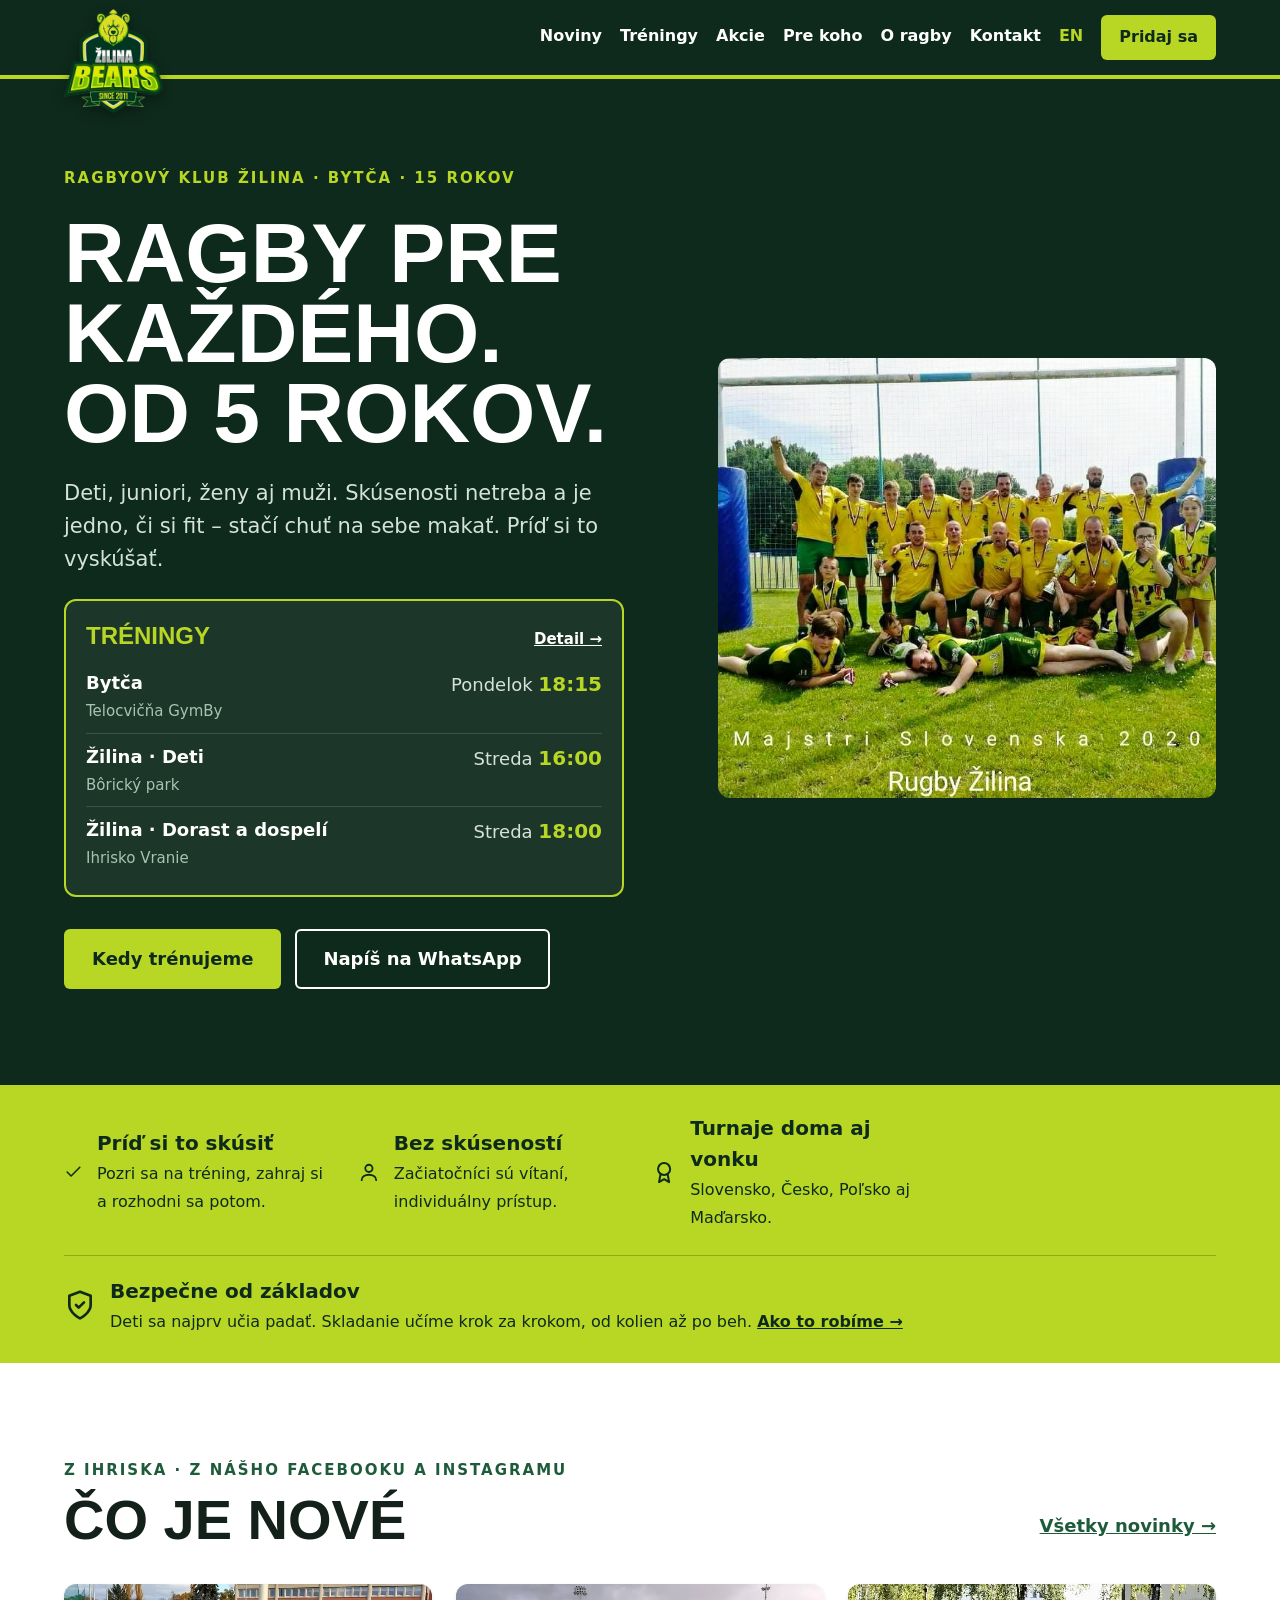
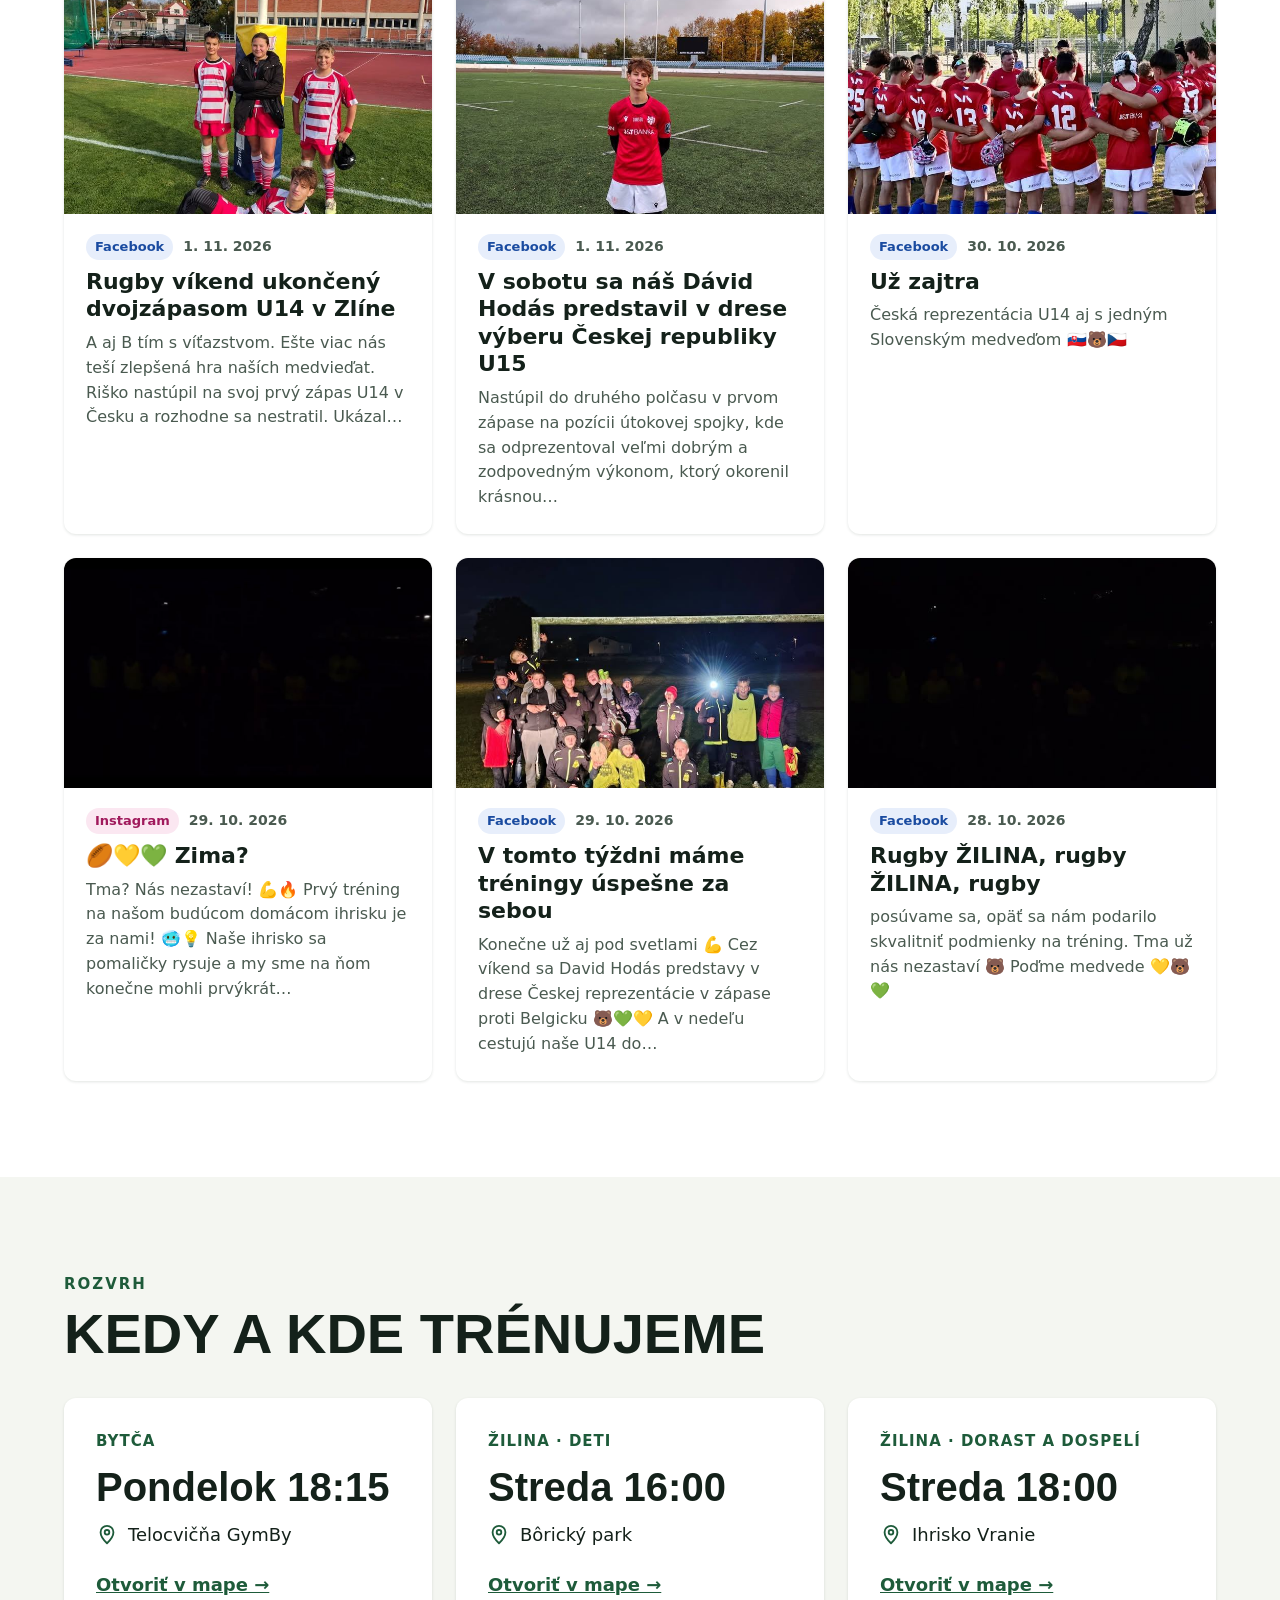
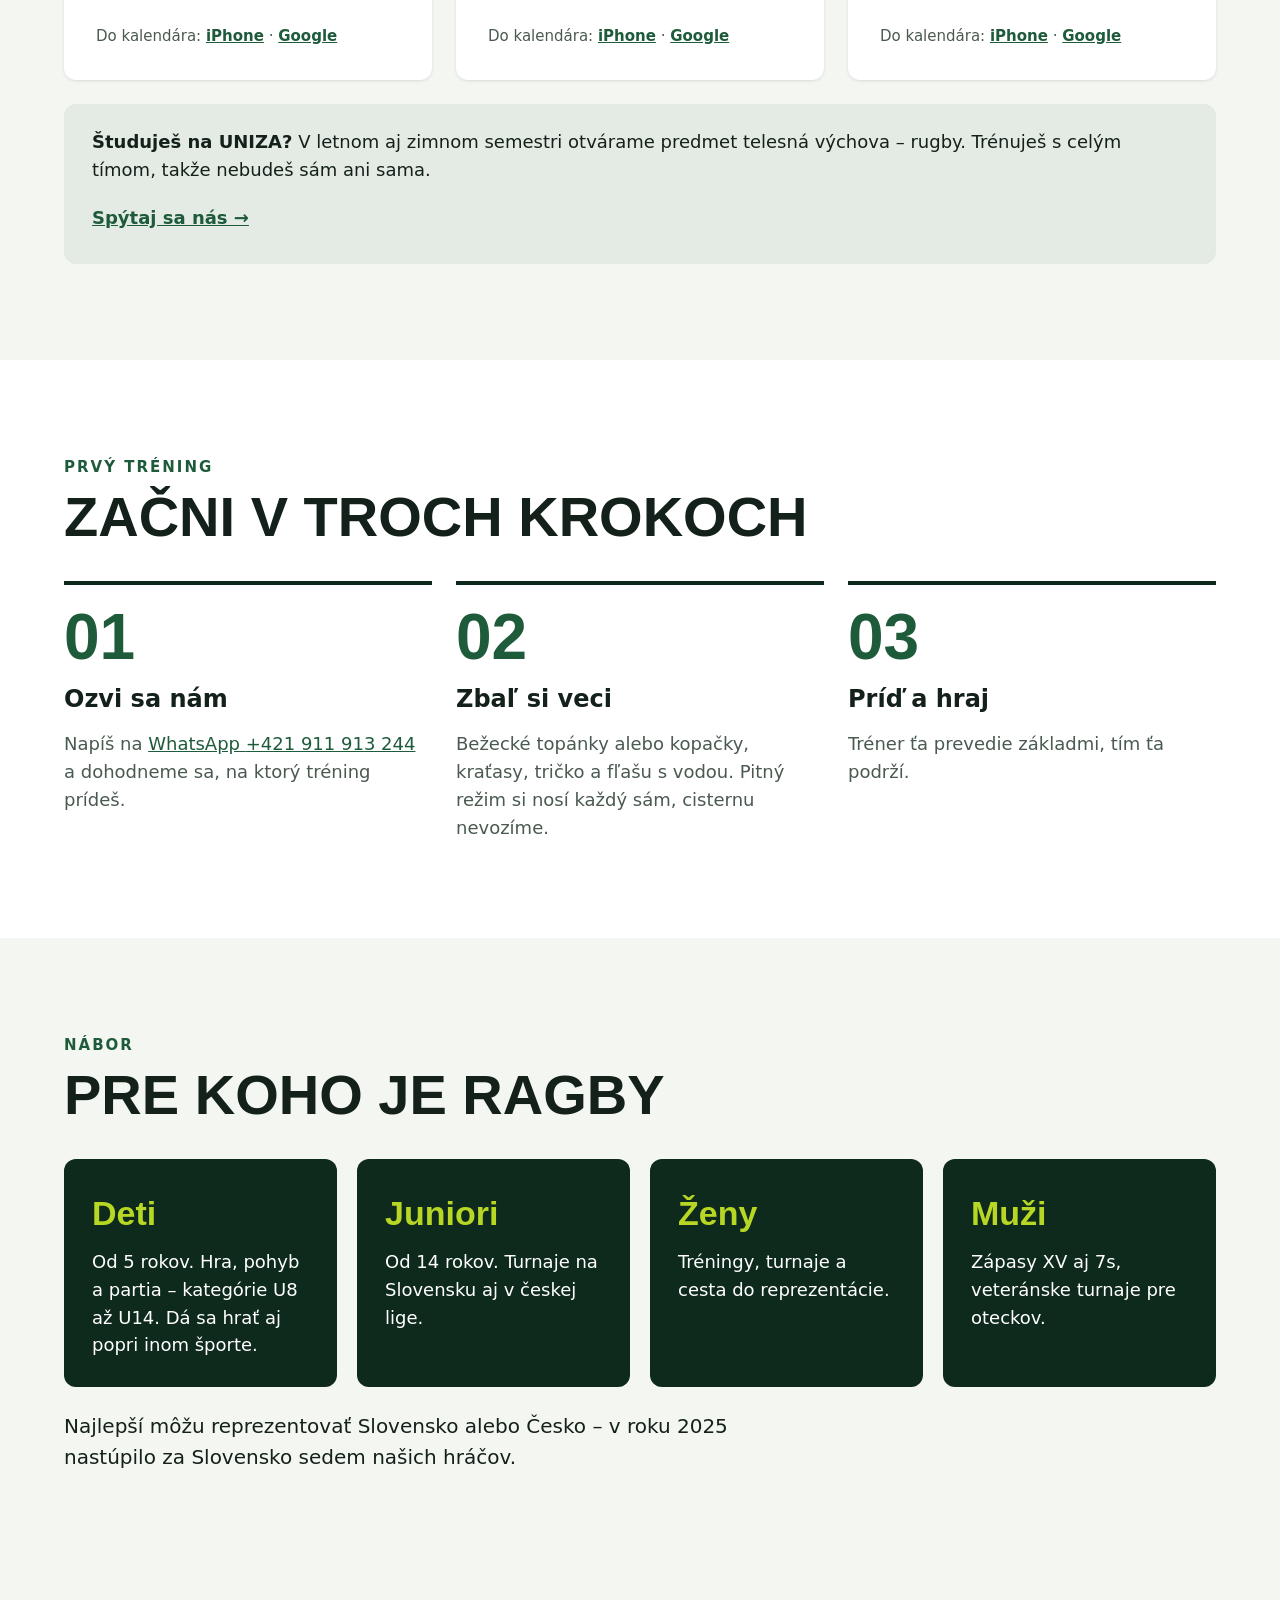
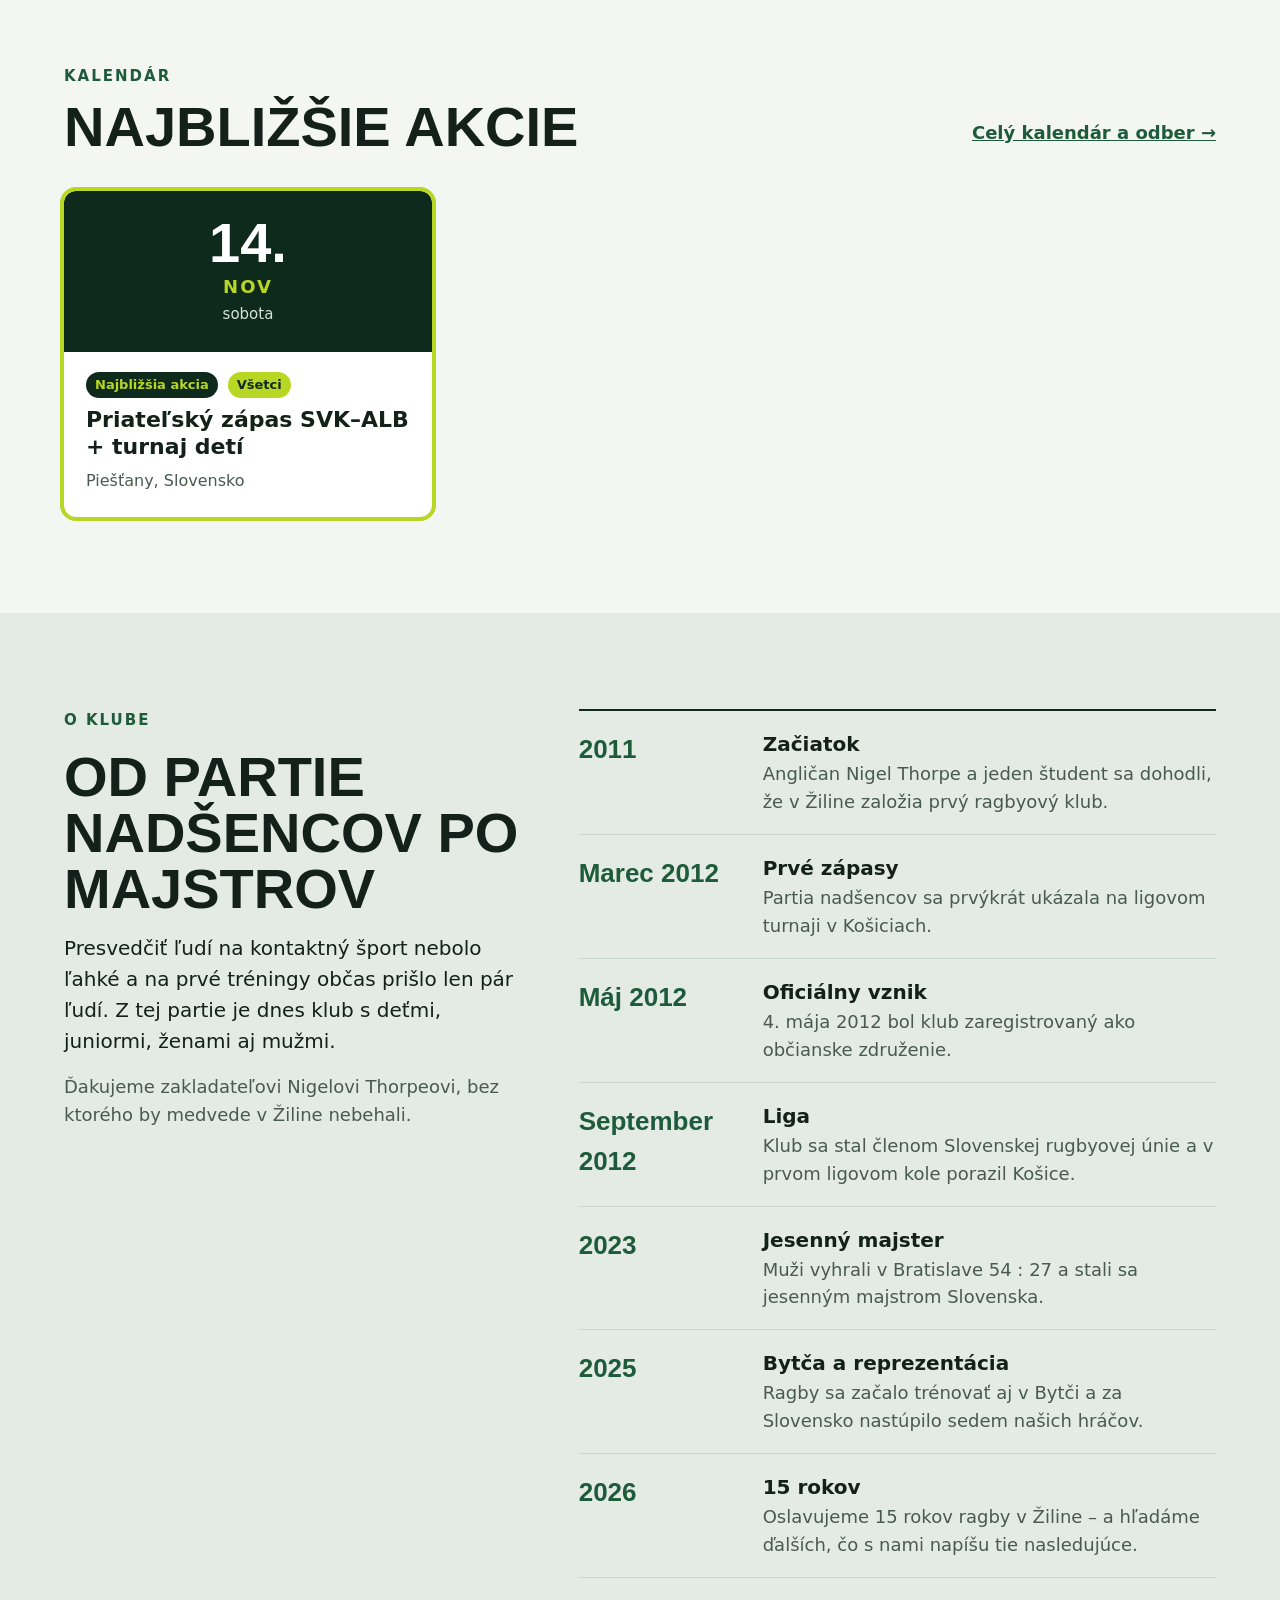
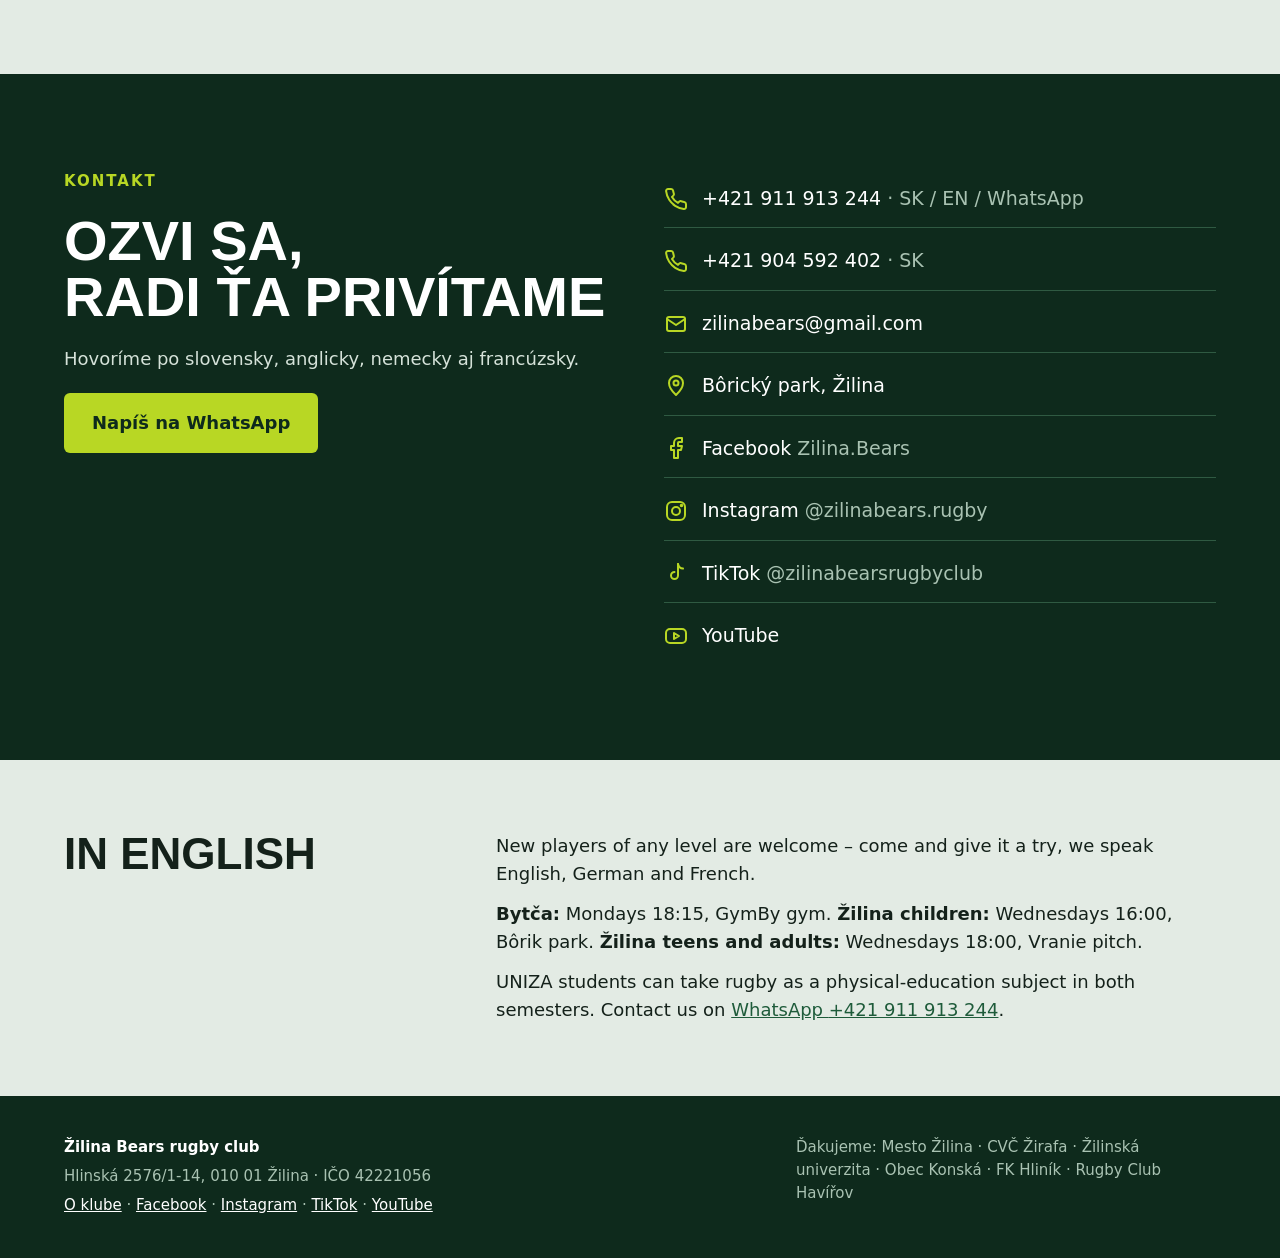
==== index.html @ 177177e6 "Akcie: celá sezóna po mesiacoch, výsledky, U8/U10/U12 - Stránka akcií ukazuje celú sezónu od 1. sept" ====
<!doctype html>
<html lang="sk">
<head>
<meta charset="utf-8">
<meta name="viewport" content="width=device-width, initial-scale=1, viewport-fit=cover">
<title>Žilina Bears – ragby v Žiline a Bytči</title>
<meta name="description" content="Ragbyový klub Žilina Bears: tréningy pre deti od 5 rokov, juniorov, ženy aj mužov v Žiline a Bytči. Príď si to vyskúšať.">
<meta property="og:title" content="Žilina Bears – ragby v Žiline a Bytči">
<meta property="og:description" content="Ragbyový klub Žilina Bears: tréningy pre deti od 5 rokov, juniorov, ženy aj mužov v Žiline a Bytči. Príď si to vyskúšať.">
<meta property="og:type" content="website">
<meta name="theme-color" content="#0E2A1C">
<link rel="icon" href="assets/img/favicon.svg" type="image/svg+xml">
<link rel="preload" href="assets/fonts/barlow-condensed-latin-ext-800-normal.woff2" as="font" type="font/woff2" crossorigin>
<link rel="stylesheet" href="assets/css/style.css">
</head>
<body>
<header class="top">
<div class="wrap">
<a class="logo" href="index.html"><img src="assets/img/logo.png" alt="Žilina Bears – úvod" width="99" height="104"></a>
<button type="button" class="burger" aria-expanded="false" aria-controls="menu" aria-label="Otvoriť menu"><svg width="24" height="24" viewBox="0 0 24 24" fill="none" stroke="currentColor" stroke-width="2.4" stroke-linecap="round" aria-hidden="true"><path d="M4 7h16"/><path d="M4 12h16"/><path d="M4 17h16"/></svg></button>
<nav id="menu" class="menu" aria-label="Hlavná navigácia">
<a class="n" href="index.html#noviny">Noviny</a>
<a class="n" href="index.html#treningy">Tréningy</a>
<a class="n" href="akcie.html">Akcie</a>
<a class="n" href="index.html#kategorie">Pre koho</a>
<a class="n" href="ragby.html">O ragby</a>
<a class="n" href="index.html#kontakt">Kontakt</a>
<a class="n" href="index.html#en" lang="en" style="color:#B8D724">EN</a>
<a class="cta" href="napiste-nam.html">Pridaj sa</a>
</nav>
</div>
</header>
<main>
<section id="domov" class="dark">
<div class="wrap hero">
<div>
<div class="kicker">Ragbyový klub Žilina · Bytča · 15 rokov</div>
<h1 class="disp">Ragby pre každého.<br>Od 5 rokov.</h1>
<p>Deti, juniori, ženy aj muži. Skúsenosti netreba a je jedno, či si fit – stačí chuť na sebe makať. Príď si to vyskúšať.</p>
<!--@oznam--><div id="oznam" class="oznam" role="status" hidden></div><!--/@oznam-->
<div class="hero-sched" aria-label="Tréningy">
<div class="hs-head"><span>Tréningy</span><a href="#treningy">Detail →</a></div>
<ul id="hero-sched"><!--@rozvrh-hero--><li><span class="hs-g">Bytča</span><span class="hs-t">Pondelok <b>18:15</b></span><span class="hs-p">Telocvičňa GymBy</span></li><li><span class="hs-g">Žilina · Deti</span><span class="hs-t">Streda <b>16:00</b></span><span class="hs-p">Bôrický park</span></li><li><span class="hs-g">Žilina · Dorast a dospelí</span><span class="hs-t">Streda <b>18:00</b></span><span class="hs-p">Ihrisko Vranie</span></li><!--/@rozvrh-hero--></ul>
</div>
<div style="display:flex;flex-wrap:wrap;gap:14px;padding-top:8px">
<a class="btn btn-y" href="#treningy">Kedy trénujeme</a>
<a class="btn btn-o" href="napiste-nam.html">Napíš na WhatsApp</a>
</div>
</div>
<!-- FOTKA: nahraj fotku do assets/img/hero.jpg (na šírku, aspoň 1600 px) -->
<img class="hero-img" src="assets/img/hero.jpg" alt="Hráči Žilina Bears v zápase" onerror="this.replaceWith(Object.assign(document.createElement('div'),{className:'hero-img ph',style:'color:#C6D8CC;border:2px dashed #5E8C70',textContent:'[FOTO: assets/img/hero.jpg]'}))">
</div>
</section>

<section class="strip" aria-label="Prečo prísť">
<div class="wrap grid">
<div><svg width="32" height="32" viewBox="0 0 24 24" fill="none" stroke="#0E2A1C" stroke-width="2" stroke-linecap="round" stroke-linejoin="round" aria-hidden="true"><path d="M20 6 9 17l-5-5"/></svg><div><strong>Príď si to skúsiť</strong><span>Pozri sa na tréning, zahraj si a rozhodni sa potom.</span></div></div>
<div><svg width="32" height="32" viewBox="0 0 24 24" fill="none" stroke="#0E2A1C" stroke-width="2" stroke-linecap="round" stroke-linejoin="round" aria-hidden="true"><circle cx="12" cy="8" r="4"/><path d="M4 21c0-4 4-6 8-6s8 2 8 6"/></svg><div><strong>Bez skúseností</strong><span>Začiatočníci sú vítaní, individuálny prístup.</span></div></div>
<div><svg width="32" height="32" viewBox="0 0 24 24" fill="none" stroke="#0E2A1C" stroke-width="2" stroke-linecap="round" stroke-linejoin="round" aria-hidden="true"><circle cx="12" cy="9" r="6"/><path d="M8.5 14 7 22l5-3 5 3-1.5-8"/></svg><div><strong>Turnaje doma aj vonku</strong><span>Slovensko, Česko, Poľsko aj Maďarsko.</span></div></div>
<div class="wide"><svg width="32" height="32" viewBox="0 0 24 24" fill="none" stroke="#0E2A1C" stroke-width="2" stroke-linecap="round" stroke-linejoin="round" aria-hidden="true"><path d="M12 22s8-4 8-10V5l-8-3-8 3v7c0 6 8 10 8 10z"/><path d="m9 12 2 2 4-4"/></svg><div><strong>Bezpečne od základov</strong><span>Deti sa najprv učia padať. Skladanie učíme krok za krokom, od kolien až po beh. <a href="clanok.html?r=bezpecnost-v-ragby">Ako to robíme →</a></span></div></div>
</div>
</section>

<section id="noviny" style="background:#fff">
<div class="wrap sec">
<div class="sec-head"><div><div class="kicker">Z ihriska · z nášho Facebooku a Instagramu</div><h2 class="disp h2">Čo je nové</h2></div><a class="more" href="noviny.html">Všetky novinky →</a></div>
<div id="home-news" class="grid news home-news" aria-live="polite"><div class="empty">Načítavam novinky…</div></div>
</div>
</section>

<section id="treningy" class="wrap sec">
<div class="sec-head"><div><div class="kicker">Rozvrh</div><h2 class="disp h2">Kedy a kde trénujeme</h2></div></div>
<div class="grid train" id="train-grid">
<!--@rozvrh-karty--><article class="card"><div class="kicker" style="letter-spacing:1px">Bytča</div><h3>Pondelok 18:15</h3><div class="row"><svg width="22" height="22" viewBox="0 0 24 24" fill="none" stroke="#1E5B3A" stroke-width="2" stroke-linecap="round" stroke-linejoin="round" aria-hidden="true"><path d="M12 21s-7-6.5-7-12a7 7 0 0 1 14 0c0 5.5-7 12-7 12z"/><circle cx="12" cy="9" r="2.5"/></svg><span>Telocvičňa GymBy</span></div><a class="more" href="https://maps.app.goo.gl/UrJNcmHoS493SBY5A">Otvoriť v mape →</a><div class="cal">Do kalendára: <a href="webcal://zilinabears.github.io/kalendar/treningy-bytca.ics">iPhone</a> · <a href="https://calendar.google.com/calendar/render?cid=webcal%3A%2F%2Fzilinabears.github.io%2Fkalendar%2Ftreningy-bytca.ics" target="_blank" rel="noopener">Google</a></div></article>
<article class="card"><div class="kicker" style="letter-spacing:1px">Žilina · Deti</div><h3>Streda 16:00</h3><div class="row"><svg width="22" height="22" viewBox="0 0 24 24" fill="none" stroke="#1E5B3A" stroke-width="2" stroke-linecap="round" stroke-linejoin="round" aria-hidden="true"><path d="M12 21s-7-6.5-7-12a7 7 0 0 1 14 0c0 5.5-7 12-7 12z"/><circle cx="12" cy="9" r="2.5"/></svg><span>Bôrický park</span></div><a class="more" href="https://maps.app.goo.gl/PjMVvW672uVLpJYTA">Otvoriť v mape →</a><div class="cal">Do kalendára: <a href="webcal://zilinabears.github.io/kalendar/treningy-zilina-deti.ics">iPhone</a> · <a href="https://calendar.google.com/calendar/render?cid=webcal%3A%2F%2Fzilinabears.github.io%2Fkalendar%2Ftreningy-zilina-deti.ics" target="_blank" rel="noopener">Google</a></div></article>
<article class="card"><div class="kicker" style="letter-spacing:1px">Žilina · Dorast a dospelí</div><h3>Streda 18:00</h3><div class="row"><svg width="22" height="22" viewBox="0 0 24 24" fill="none" stroke="#1E5B3A" stroke-width="2" stroke-linecap="round" stroke-linejoin="round" aria-hidden="true"><path d="M12 21s-7-6.5-7-12a7 7 0 0 1 14 0c0 5.5-7 12-7 12z"/><circle cx="12" cy="9" r="2.5"/></svg><span>Ihrisko Vranie</span></div><a class="more" href="https://maps.app.goo.gl/re14RBJkdunNndHU6">Otvoriť v mape →</a><div class="cal">Do kalendára: <a href="webcal://zilinabears.github.io/kalendar/treningy-zilina-dorast-a-dospeli.ics">iPhone</a> · <a href="https://calendar.google.com/calendar/render?cid=webcal%3A%2F%2Fzilinabears.github.io%2Fkalendar%2Ftreningy-zilina-dorast-a-dospeli.ics" target="_blank" rel="noopener">Google</a></div></article><!--/@rozvrh-karty-->
</div>
<div class="callout" id="uniza">
<div><strong>Študuješ na UNIZA?</strong> V letnom aj zimnom semestri otvárame predmet telesná výchova – rugby. Trénuješ s celým tímom, takže nebudeš sám ani sama.</div>
<a class="more" style="white-space:nowrap" href="napiste-nam.html?z=uniza">Spýtaj sa nás →</a>
</div>
</section>

<section id="zacni" style="background:#fff">
<div class="wrap sec">
<div class="sec-head"><div><div class="kicker">Prvý tréning</div><h2 class="disp h2">Začni v troch krokoch</h2></div></div>
<ol class="grid steps">
<li><span class="num">01</span><h3>Ozvi sa nám</h3><p>Napíš na <a href="napiste-nam.html">WhatsApp <span data-k="cislo">+421 911 913 244</span></a> a dohodneme sa, na ktorý tréning prídeš.</p></li>
<li><span class="num">02</span><h3>Zbaľ si veci</h3><p>Bežecké topánky alebo kopačky, kraťasy, tričko a fľašu s vodou. Pitný režim si nosí každý sám, cisternu nevozíme.</p></li>
<li><span class="num">03</span><h3>Príď a hraj</h3><p>Tréner ťa prevedie základmi, tím ťa podrží.</p></li>
</ol>
</div>
</section>

<section id="kategorie" class="wrap sec">
<div class="sec-head"><div><div class="kicker">Nábor</div><h2 class="disp h2">Pre koho je ragby</h2></div></div>
<div class="grid cats">
<div class="cat"><b>Deti</b><div>Od 5 rokov. Hra, pohyb a partia – kategórie U8 až U14. Dá sa hrať aj popri inom športe.</div></div>
<div class="cat"><b>Juniori</b><div>Od 14 rokov. Turnaje na Slovensku aj v českej lige.</div></div>
<div class="cat"><b>Ženy</b><div>Tréningy, turnaje a cesta do reprezentácie.</div></div>
<div class="cat"><b>Muži</b><div>Zápasy XV aj 7s, veteránske turnaje pre oteckov.</div></div>
</div>
<p style="margin:24px 0 0;font-size:20px;max-width:760px">Najlepší môžu reprezentovať Slovensko alebo Česko – v roku 2025 nastúpilo za Slovensko sedem našich hráčov.</p>
</section>

<!--@akcie-uvod--><section id="akcie" class="wrap sec"><div class="sec-head"><div><div class="kicker">Kalendár</div><h2 class="disp h2">Najbližšie akcie</h2></div><a class="more" href="akcie.html">Celý kalendár a odber →</a></div><div class="grid news akcie"><article class="post akcia najblizsia" id="najblizsia" data-kat="vsetci"><div class="thumb ak-d" aria-hidden="true"><b>14.</b><span>nov</span><small>sobota</small></div><div class="body"><span class="meta"><span class="badge ak-naj">Najbližšia akcia</span><span class="badge akcia-k">Všetci</span></span><h3>Priateľský zápas SVK–ALB + turnaj detí</h3><p class="ak-m">Piešťany, Slovensko</p></div></article></div></section><!--/@akcie-uvod-->

<section id="o-ragby" style="background:#fff">
<div class="wrap sec">
<div class="sec-head"><div><div class="kicker">Pravidlá, história, materiály</div><h2 class="disp h2">O ragby</h2></div><a class="more" href="ragby.html">Všetky články →</a></div>
<div id="home-ragby" class="grid news" aria-live="polite"><div class="empty">Načítavam…</div></div>
</div>
</section>

<section id="klub" style="background:var(--soft)">
<div class="wrap sec" style="display:flex;flex-wrap:wrap;gap:48px">
<div style="flex:1 1 340px;min-width:0;display:flex;flex-direction:column;gap:16px"><div class="kicker">O klube</div><h2 class="disp h2">Od partie nadšencov po majstrov</h2>
<p style="margin:0;font-size:20px">Presvedčiť ľudí na kontaktný šport nebolo ľahké a na prvé tréningy občas prišlo len pár ľudí. Z tej partie je dnes klub s deťmi, juniormi, ženami aj mužmi.</p>
<p style="margin:0;color:var(--muted)">Ďakujeme zakladateľovi Nigelovi Thorpeovi, bez ktorého by medvede v Žiline nebehali.</p></div>
<ol class="timeline" style="flex:1.4 1 460px;min-width:0"><li><span class="d">2011</span><span><strong>Začiatok</strong><span class="t">Angličan Nigel Thorpe a jeden študent sa dohodli, že v Žiline založia prvý ragbyový klub.</span></span></li><li><span class="d">Marec 2012</span><span><strong>Prvé zápasy</strong><span class="t">Partia nadšencov sa prvýkrát ukázala na ligovom turnaji v Košiciach.</span></span></li><li><span class="d">Máj 2012</span><span><strong>Oficiálny vznik</strong><span class="t">4. mája 2012 bol klub zaregistrovaný ako občianske združenie.</span></span></li><li><span class="d">September 2012</span><span><strong>Liga</strong><span class="t">Klub sa stal členom Slovenskej rugbyovej únie a v prvom ligovom kole porazil Košice.</span></span></li><li><span class="d">2023</span><span><strong>Jesenný majster</strong><span class="t">Muži vyhrali v Bratislave 54 : 27 a stali sa jesenným majstrom Slovenska.</span></span></li><li><span class="d">2025</span><span><strong>Bytča a reprezentácia</strong><span class="t">Ragby sa začalo trénovať aj v Bytči a za Slovensko nastúpilo sedem našich hráčov.</span></span></li><li><span class="d">2026</span><span><strong>15 rokov</strong><span class="t">Oslavujeme 15 rokov ragby v Žiline – a hľadáme ďalších, čo s nami napíšu tie nasledujúce.</span></span></li></ol>
</div>
</section>



<section id="kontakt" class="dark">
<div class="wrap sec" style="display:flex;flex-wrap:wrap;gap:48px">
<div style="flex:1 1 420px;min-width:0;display:flex;flex-direction:column;gap:20px">
<div class="kicker">Kontakt</div>
<h2 class="disp h2">Ozvi sa,<br>radi ťa privítame</h2>
<p style="margin:0;color:var(--pale)">Hovoríme po slovensky, anglicky, nemecky aj francúzsky.</p>
<a class="btn btn-y" style="align-self:flex-start" href="napiste-nam.html">Napíš na WhatsApp</a>
</div>
<div style="flex:1 1 420px;min-width:0;display:flex;flex-direction:column;gap:4px;font-size:19px">
<a class="clink" href="tel:+421911913244" data-k="tel"><svg width="24" height="24" viewBox="0 0 24 24" fill="none" stroke="#B8D724" stroke-width="2" stroke-linecap="round" stroke-linejoin="round" aria-hidden="true"><path d="M22 16.9v3a2 2 0 0 1-2.2 2 19.8 19.8 0 0 1-8.6-3.1 19.5 19.5 0 0 1-6-6A19.8 19.8 0 0 1 2.1 4.2 2 2 0 0 1 4.1 2h3a2 2 0 0 1 2 1.7c.1 1 .4 1.9.7 2.8a2 2 0 0 1-.5 2.1L8 9.9a16 16 0 0 0 6 6l1.3-1.3a2 2 0 0 1 2.1-.4c.9.3 1.8.6 2.8.7a2 2 0 0 1 1.7 2z"/></svg><span><span data-k="cislo">+421 911 913 244</span> <span class="sub">· SK / EN / WhatsApp</span></span></a>
<a class="clink" href="tel:+421904592402" data-k="tel2"><svg width="24" height="24" viewBox="0 0 24 24" fill="none" stroke="#B8D724" stroke-width="2" stroke-linecap="round" stroke-linejoin="round" aria-hidden="true"><path d="M22 16.9v3a2 2 0 0 1-2.2 2 19.8 19.8 0 0 1-8.6-3.1 19.5 19.5 0 0 1-6-6A19.8 19.8 0 0 1 2.1 4.2 2 2 0 0 1 4.1 2h3a2 2 0 0 1 2 1.7c.1 1 .4 1.9.7 2.8a2 2 0 0 1-.5 2.1L8 9.9a16 16 0 0 0 6 6l1.3-1.3a2 2 0 0 1 2.1-.4c.9.3 1.8.6 2.8.7a2 2 0 0 1 1.7 2z"/></svg><span><span data-k="cislo2">+421 904 592 402</span> <span class="sub">· SK</span></span></a>
<a class="clink" href="mailto:zilinabears@gmail.com"><svg width="24" height="24" viewBox="0 0 24 24" fill="none" stroke="#B8D724" stroke-width="2" stroke-linecap="round" stroke-linejoin="round" aria-hidden="true"><rect x="3" y="5" width="18" height="14" rx="2"/><path d="m3 7 9 6 9-6"/></svg><span>zilinabears@gmail.com</span></a>
<a class="clink" href="https://maps.app.goo.gl/PjMVvW672uVLpJYTA"><svg width="24" height="24" viewBox="0 0 24 24" fill="none" stroke="#B8D724" stroke-width="2" stroke-linecap="round" stroke-linejoin="round" aria-hidden="true"><path d="M12 21s-7-6.5-7-12a7 7 0 0 1 14 0c0 5.5-7 12-7 12z"/><circle cx="12" cy="9" r="2.5"/></svg><span>Bôrický park, Žilina</span></a>
<a class="clink" href="https://www.facebook.com/Zilina.Bears/"><svg width="24" height="24" viewBox="0 0 24 24" fill="none" stroke="#B8D724" stroke-width="2" stroke-linecap="round" stroke-linejoin="round" aria-hidden="true"><path d="M18 2h-3a5 5 0 0 0-5 5v3H7v4h3v8h4v-8h3l1-4h-4V7a1 1 0 0 1 1-1h3z"/></svg><span>Facebook <span class="sub">Zilina.Bears</span></span></a>
<a class="clink" href="https://www.instagram.com/zilinabears.rugby/"><svg width="24" height="24" viewBox="0 0 24 24" fill="none" stroke="#B8D724" stroke-width="2" stroke-linecap="round" stroke-linejoin="round" aria-hidden="true"><rect x="3" y="3" width="18" height="18" rx="5"/><circle cx="12" cy="12" r="4"/><circle cx="17.5" cy="6.5" r="0.8" fill="#B8D724"/></svg><span>Instagram <span class="sub">@zilinabears.rugby</span></span></a>
<a class="clink" href="https://www.tiktok.com/@zilinabearsrugbyclub"><svg width="24" height="24" viewBox="0 0 24 24" fill="none" stroke="#B8D724" stroke-width="2" stroke-linecap="round" stroke-linejoin="round" aria-hidden="true"><path d="M14 3v11.5a3.5 3.5 0 1 1-3.5-3.5"/><path d="M14 3c.5 2.6 2.4 4.4 5 4.6"/></svg><span>TikTok <span class="sub">@zilinabearsrugbyclub</span></span></a>
<a class="clink" style="border-bottom:0" href="https://www.youtube.com/channel/UC67L-zETtiWFAgtSHdmEluQ"><svg width="24" height="24" viewBox="0 0 24 24" fill="none" stroke="#B8D724" stroke-width="2" stroke-linecap="round" stroke-linejoin="round" aria-hidden="true"><rect x="2" y="5" width="20" height="14" rx="4"/><path d="m10 9 5 3-5 3z"/></svg><span>YouTube</span></a>
</div>
</div>
</section>

<section id="en" lang="en" style="background:var(--soft)">
<div class="wrap" style="padding-top:72px;padding-bottom:72px;display:flex;flex-wrap:wrap;gap:32px">
<h2 class="disp" style="flex:1 1 300px;font-size:44px">In English</h2>
<div style="flex:2 1 520px;min-width:0;display:flex;flex-direction:column;gap:12px">
<p style="margin:0">New players of any level are welcome – come and give it a try, we speak English, German and French.</p>
<p style="margin:0" id="en-sched"><!--@rozvrh-en--><strong>Bytča:</strong> Mondays 18:15, GymBy gym. <strong>Žilina children:</strong> Wednesdays 16:00, Bôrik park. <strong>Žilina teens and adults:</strong> Wednesdays 18:00, Vranie pitch.<!--/@rozvrh-en--></p>
<p style="margin:0">UNIZA students can take rugby as a physical-education subject in both semesters. Contact us on <a href="napiste-nam.html?z=en">WhatsApp <span data-k="cislo">+421 911 913 244</span></a>.</p>
</div>
</div>
</section>
</main>
<div class="mbar" aria-label="Rýchly kontakt"><a class="wa" href="napiste-nam.html">WhatsApp</a><a class="tel" href="tel:+421911913244" data-k="tel">Zavolať</a></div>
<footer class="foot">
<div class="wrap">
<div style="display:flex;flex-direction:column;gap:6px"><strong style="color:#fff">Žilina Bears rugby club</strong><span>Hlinská 2576/1-14, 010 01 Žilina · IČO 42221056</span>
<span><a href="index.html#klub">O klube</a> · <a href="https://www.facebook.com/Zilina.Bears/">Facebook</a> · <a href="https://www.instagram.com/zilinabears.rugby/">Instagram</a> · <a href="https://www.tiktok.com/@zilinabearsrugbyclub">TikTok</a> · <a href="https://www.youtube.com/channel/UC67L-zETtiWFAgtSHdmEluQ">YouTube</a></span></div>
<div style="max-width:420px">Ďakujeme: Mesto Žilina · CVČ Žirafa · Žilinská univerzita · Obec Konská · FK Hliník · Rugby Club Havířov</div>
</div>
</footer>
<script src="assets/js/site.js" defer></script>
</body>
</html>
---- assets/css/style.css ----
@font-face{font-family:"Barlow";font-style:normal;font-weight:400;font-display:swap;src:url(../fonts/barlow-latin-ext-400-normal.woff2) format("woff2");unicode-range:U+0100-02BA,U+02BD-02C5,U+02C7-02CC,U+02CE-02D7,U+02DD-02FF,U+0304,U+0308,U+0329,U+1D00-1DBF,U+1E00-1E9F,U+1EF2-1EFF,U+2020,U+20A0-20AB,U+20AD-20C0,U+2113,U+2C60-2C7F,U+A720-A7FF}
@font-face{font-family:"Barlow";font-style:normal;font-weight:400;font-display:swap;src:url(../fonts/barlow-latin-400-normal.woff2) format("woff2");unicode-range:U+0000-00FF,U+0131,U+0152-0153,U+02BB-02BC,U+02C6,U+02DA,U+02DC,U+0304,U+0308,U+0329,U+2000-206F,U+20AC,U+2122,U+2191,U+2193,U+2212,U+2215,U+FEFF,U+FFFD}
@font-face{font-family:"Barlow";font-style:normal;font-weight:600;font-display:swap;src:url(../fonts/barlow-latin-ext-600-normal.woff2) format("woff2");unicode-range:U+0100-02BA,U+02BD-02C5,U+02C7-02CC,U+02CE-02D7,U+02DD-02FF,U+0304,U+0308,U+0329,U+1D00-1DBF,U+1E00-1E9F,U+1EF2-1EFF,U+2020,U+20A0-20AB,U+20AD-20C0,U+2113,U+2C60-2C7F,U+A720-A7FF}
@font-face{font-family:"Barlow";font-style:normal;font-weight:600;font-display:swap;src:url(../fonts/barlow-latin-600-normal.woff2) format("woff2");unicode-range:U+0000-00FF,U+0131,U+0152-0153,U+02BB-02BC,U+02C6,U+02DA,U+02DC,U+0304,U+0308,U+0329,U+2000-206F,U+20AC,U+2122,U+2191,U+2193,U+2212,U+2215,U+FEFF,U+FFFD}
@font-face{font-family:"Barlow";font-style:normal;font-weight:700;font-display:swap;src:url(../fonts/barlow-latin-ext-700-normal.woff2) format("woff2");unicode-range:U+0100-02BA,U+02BD-02C5,U+02C7-02CC,U+02CE-02D7,U+02DD-02FF,U+0304,U+0308,U+0329,U+1D00-1DBF,U+1E00-1E9F,U+1EF2-1EFF,U+2020,U+20A0-20AB,U+20AD-20C0,U+2113,U+2C60-2C7F,U+A720-A7FF}
@font-face{font-family:"Barlow";font-style:normal;font-weight:700;font-display:swap;src:url(../fonts/barlow-latin-700-normal.woff2) format("woff2");unicode-range:U+0000-00FF,U+0131,U+0152-0153,U+02BB-02BC,U+02C6,U+02DA,U+02DC,U+0304,U+0308,U+0329,U+2000-206F,U+20AC,U+2122,U+2191,U+2193,U+2212,U+2215,U+FEFF,U+FFFD}
@font-face{font-family:"Barlow Condensed";font-style:normal;font-weight:800;font-display:swap;src:url(../fonts/barlow-condensed-latin-ext-800-normal.woff2) format("woff2");unicode-range:U+0100-02BA,U+02BD-02C5,U+02C7-02CC,U+02CE-02D7,U+02DD-02FF,U+0304,U+0308,U+0329,U+1D00-1DBF,U+1E00-1E9F,U+1EF2-1EFF,U+2020,U+20A0-20AB,U+20AD-20C0,U+2113,U+2C60-2C7F,U+A720-A7FF}
@font-face{font-family:"Barlow Condensed";font-style:normal;font-weight:800;font-display:swap;src:url(../fonts/barlow-condensed-latin-800-normal.woff2) format("woff2");unicode-range:U+0000-00FF,U+0131,U+0152-0153,U+02BB-02BC,U+02C6,U+02DA,U+02DC,U+0304,U+0308,U+0329,U+2000-206F,U+20AC,U+2122,U+2191,U+2193,U+2212,U+2215,U+FEFF,U+FFFD}

:root{--dark:#0E2A1C;--mid:#1E5B3A;--accent:#B8D724;--ground:#F4F6F1;--soft:#E3EBE4;--ink:#14211A;--muted:#4A5A50;--pale:#D5E2D9;--line:#C9D6CC;--sub:#A9C2B2}
*{box-sizing:border-box}
html{scroll-behavior:smooth;scroll-padding-top:90px}
body{margin:0;background:var(--ground);color:var(--ink);font-family:Barlow,"Segoe UI",system-ui,sans-serif;font-size:18px;line-height:1.55}
img{max-width:100%;height:auto}
a{color:var(--mid)}a:hover{color:var(--dark)}
a:focus-visible,button:focus-visible,summary:focus-visible{outline:3px solid var(--accent);outline-offset:3px}
.wrap{max-width:1200px;margin:0 auto;padding-left:24px;padding-right:24px}
.disp{font-family:"Barlow Condensed",sans-serif;font-weight:800;text-transform:uppercase;line-height:1;margin:0}
.kicker{font-weight:700;color:var(--mid);text-transform:uppercase;letter-spacing:2px;font-size:15px}
.dark{background:var(--dark);color:#fff}.dark .kicker{color:var(--accent)}
.h2{font-size:clamp(40px,5vw,56px)}
.sec{padding-top:96px;padding-bottom:96px}
.sec-head{display:flex;flex-wrap:wrap;justify-content:space-between;align-items:flex-end;gap:16px;margin-bottom:36px}
.sec-head>div{display:flex;flex-direction:column;gap:10px}
.btn{display:inline-block;text-decoration:none;padding:16px 28px;border-radius:6px;font-weight:700;font-size:18px;text-align:center}
.btn-y{background:var(--accent);color:var(--dark)}.btn-y:hover{color:var(--dark);filter:brightness(1.05)}
.btn-o{border:2px solid #fff;color:#fff;padding:14px 26px}.btn-o:hover{color:#fff;background:rgba(255,255,255,.08)}
.btn-d{background:var(--dark);color:#fff}.btn-d:hover{color:#fff;background:var(--mid)}
.ph{display:flex;align-items:center;justify-content:center;text-align:center;font-weight:600;padding:16px;border-radius:10px}
.grid{display:grid;gap:24px}
.card{background:#fff;border-radius:12px;box-shadow:0 1px 3px rgba(14,42,28,.12)}
.row{display:flex;gap:10px;align-items:flex-start}.row svg{flex:none;margin-top:3px}
.more{font-weight:700;padding:8px 0;display:inline-block}
/* header */
header.top{position:sticky;top:0;z-index:10;background:var(--dark);border-bottom:4px solid var(--accent)}
header.top .wrap{display:flex;flex-wrap:wrap;align-items:center;justify-content:space-between;gap:16px;padding-top:14px;padding-bottom:14px}
.logo{display:flex;align-items:center;gap:12px;text-decoration:none;color:#fff}.logo:hover{color:#fff}
/* logo: na počítači visí cez spodný okraj lišty, po odscrollovaní sa zmenší */
.logo{position:relative;flex:none;width:99px;height:44px}
.logo img{position:absolute;left:0;top:-6px;width:auto;height:104px;filter:drop-shadow(0 4px 6px rgba(0,0,0,.35));transition:height .2s ease,top .2s ease}
header.top.mini .logo{width:53px}
header.top.mini .logo img{height:56px;top:-6px;filter:none}
nav.menu{display:flex;flex-wrap:wrap;align-items:center;gap:6px 18px;font-weight:600;font-size:16px}
nav.menu a.n{color:#fff;text-decoration:none;padding:10px 0;border-bottom:2px solid transparent}
nav.menu a.n:hover{color:var(--accent)}
nav.menu a.n[aria-current=page]{color:var(--accent);border-bottom-color:var(--accent)}
nav.menu a.cta{background:var(--accent);color:var(--dark);text-decoration:none;padding:10px 18px;border-radius:6px;font-weight:700}
.burger{display:none;align-items:center;justify-content:center;width:48px;height:48px;background:none;border:2px solid #2F5A42;border-radius:8px;color:#fff;cursor:pointer}
/* home */
.hero{display:flex;flex-wrap:wrap;gap:56px;align-items:center;padding-top:88px;padding-bottom:96px}
.hero>div{flex:1 1 520px;min-width:0;display:flex;flex-direction:column;gap:24px}
.hero h1{font-size:clamp(52px,7vw,84px);line-height:.95}
.hero p{margin:0;font-size:21px;color:var(--pale);max-width:560px}
.hero-img{flex:1 1 420px;min-width:0;height:440px;border-radius:12px;object-fit:cover;width:100%;background:var(--mid)}
.strip{background:var(--accent);color:var(--dark)}
.strip .grid{grid-template-columns:repeat(auto-fit,minmax(260px,1fr));padding-top:28px;padding-bottom:28px}
.strip .grid>div{display:flex;gap:14px;align-items:center}
.strip strong{font-size:20px;display:block}.strip span{font-size:16px}
.strip .grid>.wide{grid-column:1/-1;border-top:1px solid rgba(14,42,28,.25);padding-top:20px}
.strip a{color:var(--dark);font-weight:700;white-space:nowrap}
.redir{min-height:100vh;display:flex;flex-direction:column;align-items:center;justify-content:center;gap:20px;text-align:center;padding:24px}
.redir img{height:120px;width:auto}.redir p{margin:0;font-size:19px;color:var(--pale)}.redir a:not(.btn){color:#fff}
.train{grid-template-columns:repeat(auto-fit,minmax(300px,1fr))}
.train article{padding:32px;display:flex;flex-direction:column;gap:14px}
.train h3{font-family:"Barlow Condensed",sans-serif;font-weight:800;font-size:40px;line-height:1;margin:0}
.callout{background:var(--soft);border-radius:12px;padding:24px 28px;display:flex;flex-wrap:wrap;gap:12px 24px;align-items:center;justify-content:space-between;margin-top:24px}
.steps{list-style:none;margin:0;padding:0;grid-template-columns:repeat(auto-fit,minmax(280px,1fr))}
.steps li{display:flex;flex-direction:column;gap:12px;border-top:4px solid var(--dark);padding-top:20px}
.steps .num{font-family:"Barlow Condensed",sans-serif;font-weight:800;font-size:64px;line-height:1;color:var(--mid)}
.steps h3{margin:0;font-size:24px}.steps p{margin:0;color:var(--muted)}
.cats{grid-template-columns:repeat(auto-fit,minmax(240px,1fr));gap:20px}
.cat{background:var(--dark);color:#fff;border-radius:12px;padding:28px;display:flex;flex-direction:column;gap:8px;min-height:180px}
.cat b{font-family:"Barlow Condensed",sans-serif;font-weight:800;font-size:34px;color:var(--accent)}
.timeline{list-style:none;margin:0;padding:0;border-top:2px solid var(--dark)}
.timeline li{display:grid;grid-template-columns:minmax(110px,160px) 1fr;gap:6px 24px;padding:18px 0;border-bottom:1px solid var(--line)}
.timeline .d{font-family:"Barlow Condensed",sans-serif;font-weight:800;font-size:26px;color:var(--mid)}
.timeline strong{display:block;font-size:20px}.timeline span.t{color:var(--muted)}
.clink{color:#fff;text-decoration:none;display:flex;gap:14px;align-items:center;padding:14px 0;border-bottom:1px solid #2F5A42}
.clink:hover{color:var(--accent)}.sub{color:var(--sub)}
/* news cards */
.news{grid-template-columns:repeat(auto-fill,minmax(300px,1fr))}
.post{display:flex;flex-direction:column;background:#fff;border-radius:12px;overflow:hidden;box-shadow:0 1px 3px rgba(14,42,28,.12);text-decoration:none;color:inherit;transition:transform .15s}
.post:hover{transform:translateY(-2px);color:inherit}
.post .thumb{aspect-ratio:16/10;width:100%;object-fit:cover;background:var(--soft);display:block}
.post .thumb.none{display:flex;align-items:center;justify-content:center;color:var(--mid)}
.post .body{padding:20px 22px 24px;display:flex;flex-direction:column;gap:8px}
.post h3{margin:0;font-size:22px;line-height:1.25}
.post p{margin:0;color:var(--muted);font-size:16px}
.meta{display:flex;flex-wrap:wrap;gap:8px 10px;font-size:14px;font-weight:600;align-items:center}
.meta .d{color:var(--muted)}
.badge{display:inline-flex;align-items:center;gap:6px;padding:3px 9px;border-radius:999px;font-size:13px;font-weight:700;background:var(--soft);color:var(--dark)}
.badge.facebook{background:#E7EEFB;color:#1A4BA0}.badge.instagram{background:#FBE7F1;color:#A01A5C}.badge.archiv{background:var(--soft);color:var(--mid)}
.chip{min-height:44px;padding:10px 18px;border-radius:999px;font:inherit;font-size:16px;font-weight:600;cursor:pointer;border:2px solid var(--dark);background:transparent;color:var(--dark)}
.chip[aria-pressed=true]{background:var(--dark);color:#fff}
.chips{display:flex;flex-wrap:wrap;gap:10px;margin-bottom:32px}
.year{font-family:"Barlow Condensed",sans-serif;font-weight:800;font-size:40px;color:var(--mid);border-bottom:2px solid var(--line);padding-bottom:10px;margin:40px 0 20px}
.empty{background:var(--soft);border-radius:12px;padding:28px;text-align:center;color:var(--muted)}
/* article */
.article{max-width:780px;margin:0 auto;padding:40px 24px 96px;display:flex;flex-direction:column;gap:22px}
.article h1{font-family:"Barlow Condensed",sans-serif;font-weight:800;font-size:clamp(38px,6vw,58px);line-height:1.03;margin:0}
.article .lead{font-size:21px;color:#3A4A40;margin:0}
.article .cover{width:100%;max-height:460px;object-fit:cover;border-radius:12px}
.content p{margin:0 0 16px}.content h2{font-size:30px;margin:32px 0 12px}.content h3{font-size:24px;margin:24px 0 10px}
.content figure{margin:0 0 16px}
.content blockquote{margin:0 0 16px;border-left:4px solid var(--accent);padding:4px 0 4px 18px;font-style:italic}
.content .wp-block-gallery,.gal{display:grid;grid-template-columns:repeat(auto-fill,minmax(180px,1fr));gap:8px;margin:0 0 16px}
.content .wp-block-gallery figure,.gal a{margin:0}.content .wp-block-gallery img,.gal img{width:100%;aspect-ratio:3/2;object-fit:cover;border-radius:6px;display:block}
.content details{background:#fff;border-radius:10px;padding:14px 18px;margin:0 0 16px;box-shadow:0 1px 3px rgba(14,42,28,.1)}
.content summary{cursor:pointer;font-weight:700;color:var(--mid)}
.content details[open]>summary{margin-bottom:12px}
.content details img{width:100%;margin-bottom:8px}
.video{position:relative;aspect-ratio:16/9;margin:0 0 16px}.video iframe{position:absolute;inset:0;width:100%;height:100%;border:0;border-radius:10px}
.content .wp-block-group,.content [style*="background-color:#e3ebe4"]{border-radius:10px;margin-bottom:16px}
.content .wp-block-group p{margin:0}
.text p{margin:0 0 14px;white-space:pre-line}
.back{align-self:flex-start;font-weight:700;padding:10px 0;text-decoration:none}
/* lightbox */
.lb{position:fixed;inset:0;background:rgba(5,20,12,.92);display:none;align-items:center;justify-content:center;z-index:50;padding:20px}
.lb.open{display:flex}.lb img{max-height:90vh;max-width:100%;border-radius:6px}
.lb button{position:absolute;top:16px;right:16px;width:48px;height:48px;border-radius:50%;border:0;background:#fff;font-size:24px;cursor:pointer}
footer.foot{background:var(--dark);color:var(--sub);font-size:15px}
footer.foot .wrap{display:flex;flex-wrap:wrap;justify-content:space-between;gap:20px;padding-top:40px;padding-bottom:40px}
footer.foot a{color:#fff}
.mbar{display:none}
@media (max-width:1180px){
 header.top .wrap{position:relative;padding-top:10px;padding-bottom:10px}
 .logo,header.top.mini .logo{width:46px;height:48px}
 .logo img,header.top.mini .logo img{position:static;height:48px;filter:none}
 .burger{display:flex}
 nav.menu{display:none;position:absolute;top:100%;left:0;right:0;margin-top:4px;background:var(--dark);flex-direction:column;align-items:stretch;gap:0;padding:4px 24px 24px;border-bottom:4px solid var(--accent);box-shadow:0 12px 24px rgba(0,0,0,.25);max-height:calc(100vh - 70px);overflow-y:auto}
 nav.menu.open{display:flex}
 nav.menu a.n{padding:15px 0;font-size:20px;border-bottom:1px solid #2F5A42}
 nav.menu a.cta{text-align:center;margin-top:18px;padding:15px;font-size:18px}
}
@media (max-width:860px){
 .sec{padding-top:56px;padding-bottom:56px}
 .hero{padding-top:44px;padding-bottom:52px;gap:32px}
 .hero-img{height:220px}
 .hero .btn{flex:1 1 100%}
 .btn{padding:15px 22px;font-size:17px}
 .train article{padding:24px}
 .steps .num{font-size:48px}
 .cat{min-height:0;padding:22px}
 .timeline li{grid-template-columns:1fr}
 html{scroll-padding-top:76px}
 body{padding-bottom:calc(76px + env(safe-area-inset-bottom,0px))}
 .mbar{display:flex;position:fixed;left:0;right:0;bottom:0;z-index:20;gap:10px;padding:10px 16px calc(10px + env(safe-area-inset-bottom,0px));background:var(--dark);border-top:1px solid #2F5A42}
 .mbar a{flex:1;display:flex;align-items:center;justify-content:center;white-space:nowrap;min-height:48px;text-decoration:none;font-weight:700;border-radius:6px}
 .mbar .wa{background:var(--accent);color:var(--dark)}.mbar .tel{border:2px solid #fff;color:#fff}
}
@media (prefers-reduced-motion:reduce){html{scroll-behavior:auto}.post{transition:none}}

/* rozvrh v úvode */
.hero-sched{background:rgba(255,255,255,.06);border:2px solid var(--accent);border-radius:12px;padding:16px 20px;max-width:560px}
.hs-head{display:flex;justify-content:space-between;align-items:baseline;margin-bottom:6px}
.hs-head span{font-family:"Barlow Condensed",sans-serif;font-weight:800;font-size:24px;text-transform:uppercase;color:var(--accent)}
.hs-head a{color:#fff;font-weight:600;font-size:15px}
#hero-sched{list-style:none;margin:0;padding:0}
#hero-sched li{display:grid;grid-template-columns:minmax(0,1.3fr) auto;gap:0 16px;padding:9px 0;border-top:1px solid rgba(255,255,255,.14)}
#hero-sched li:first-child{border-top:0}
.hs-g{font-weight:700;color:#fff}.hs-t{text-align:right;color:var(--pale);white-space:nowrap}.hs-t b{color:var(--accent);font-size:20px}
.hs-p{grid-column:1/-1;font-size:15px;color:var(--sub)}
.oznam{background:var(--accent);color:var(--dark);font-weight:700;border-radius:10px;padding:12px 16px;max-width:560px}
.oznam p{margin:0;color:var(--dark);font-size:17px;line-height:1.4}.oznam p+p{margin-top:8px;padding-top:8px;border-top:1px solid rgba(14,42,28,.2)}
.oznam a{color:var(--dark);text-decoration:underline;white-space:nowrap}
.hs-z{grid-column:1/-1;margin-top:4px;font-size:14px;font-weight:700;color:var(--dark);background:var(--accent);border-radius:6px;padding:3px 8px;justify-self:start}
.hs-z b{font-size:inherit}
.zmena-box{background:#F1F7D2;border-left:4px solid var(--accent);border-radius:8px;padding:10px 14px;font-size:15px}
.zmena-box strong{display:block;text-transform:uppercase;font-size:13px;letter-spacing:.5px;color:var(--mid)}
.zmena-box a{font-weight:700;white-space:nowrap}

/* O ragby */
.badge.ragby{background:#FFF4C2;color:#5C4A00}
.files{display:flex;flex-direction:column;gap:10px;background:var(--soft);border-radius:12px;padding:20px 22px}
.files h2{margin:0 0 4px;font-size:22px}
.file{display:flex;gap:12px;align-items:center;background:#fff;border-radius:8px;padding:14px 16px;font-weight:700;text-decoration:none;color:var(--dark);min-height:48px}
.file:hover{background:var(--dark);color:#fff}
.content table{border-collapse:collapse;width:100%;margin:0 0 16px}.content th,.content td{border:1px solid var(--line);padding:8px 10px;text-align:left}
.content ul,.content ol{margin:0 0 16px;padding-left:22px}
@media (max-width:860px){.home-news .post:nth-child(n+4){display:none}}

.content figure{margin:0 0 20px}
.content figure img{width:100%;max-height:520px;object-fit:cover;border-radius:10px;display:block}
.content figcaption{font-size:14px;color:var(--muted);margin-top:6px;line-height:1.4}
.content figcaption a{color:var(--muted)}

/* ---------- akcie a kalendár */
.cal{font-size:15px;color:var(--muted);margin-top:4px}.cal a{font-weight:700}
.akcia[hidden],.ak-mesiac[hidden]{display:none}
.ak-mesiac{margin-bottom:40px;scroll-margin-top:96px}
.ak-mh{font-family:"Barlow Condensed",sans-serif;font-weight:800;text-transform:uppercase;font-size:30px;margin:0 0 16px;padding-bottom:8px;border-bottom:2px solid var(--line)}
.ak-mesiace{display:flex;flex-wrap:wrap;gap:8px 18px;margin:0 0 18px}
.ak-skok{font-weight:700}
.akcia.minula .thumb.ak-d{background:var(--muted);aspect-ratio:16/5}.akcia.minula h3,.akcia.minula .ak-m{color:var(--muted)}
.akcia.najblizsia{outline:4px solid var(--accent);scroll-margin-top:110px}
.badge.ak-naj{background:var(--dark);color:var(--accent)}
.ak-v{background:var(--soft);border-radius:6px;padding:6px 10px;font-size:15px}
.ak-v ul{list-style:none;margin:2px 0 0;padding:0}.ak-v li b{margin-right:4px}
.post .thumb.ak-d{aspect-ratio:16/7;display:flex;flex-direction:column;align-items:center;justify-content:center;gap:2px;background:var(--dark);color:#fff;text-align:center}
.ak-d b{font-family:"Barlow Condensed",sans-serif;font-weight:800;font-size:56px;line-height:1}
.ak-d span{color:var(--accent);font-weight:700;text-transform:uppercase;font-size:18px;letter-spacing:2px}
.ak-d small{color:var(--pale);font-size:15px}
.badge.akcia-k{background:var(--accent);color:var(--dark)}
.ak-m a{font-weight:600}
.post p.ak-z{background:#F1F7D2;border-left:4px solid var(--accent);border-radius:6px;padding:6px 10px;color:var(--ink)}
.post p.ak-z0{color:var(--muted);font-style:italic}
@media (max-width:560px){.post .thumb.ak-d{aspect-ratio:auto;padding:14px 0}.ak-d b{font-size:40px}}
.post p.ak-b{font-size:15px;margin-top:auto;padding-top:6px}.ak-b a{font-weight:700}
.odber{background:var(--soft);border-radius:12px;padding:20px 24px;margin-bottom:28px;display:flex;flex-wrap:wrap;gap:12px 32px}
.odber>div{flex:1 1 260px}.odber p{margin:4px 0 0}
.odber ul{list-style:none;margin:0;padding:0;flex:2 1 380px;display:grid;grid-template-columns:repeat(auto-fill,minmax(140px,1fr));gap:8px 20px}
.odber li{display:flex;flex-direction:column}.odber li a{font-weight:700}
.odber-p{flex-basis:100%;font-size:14px;color:var(--muted)}
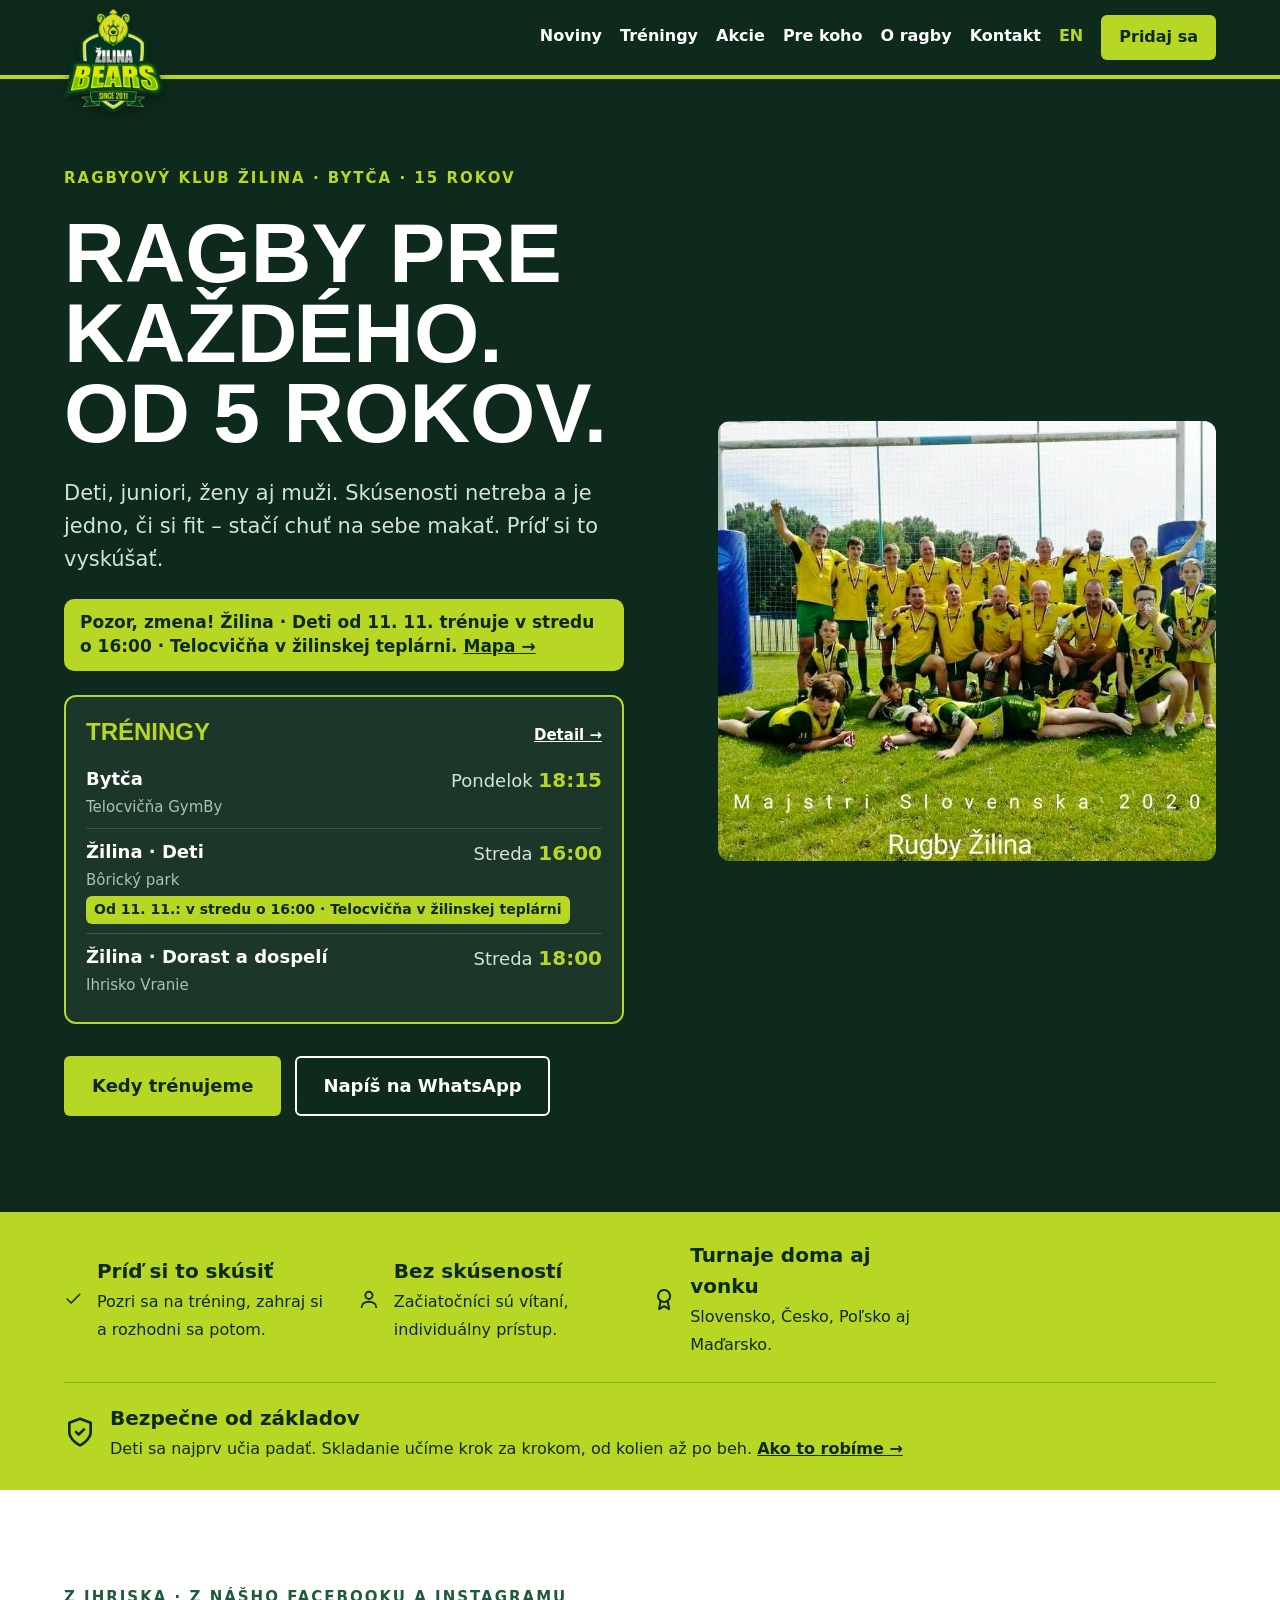
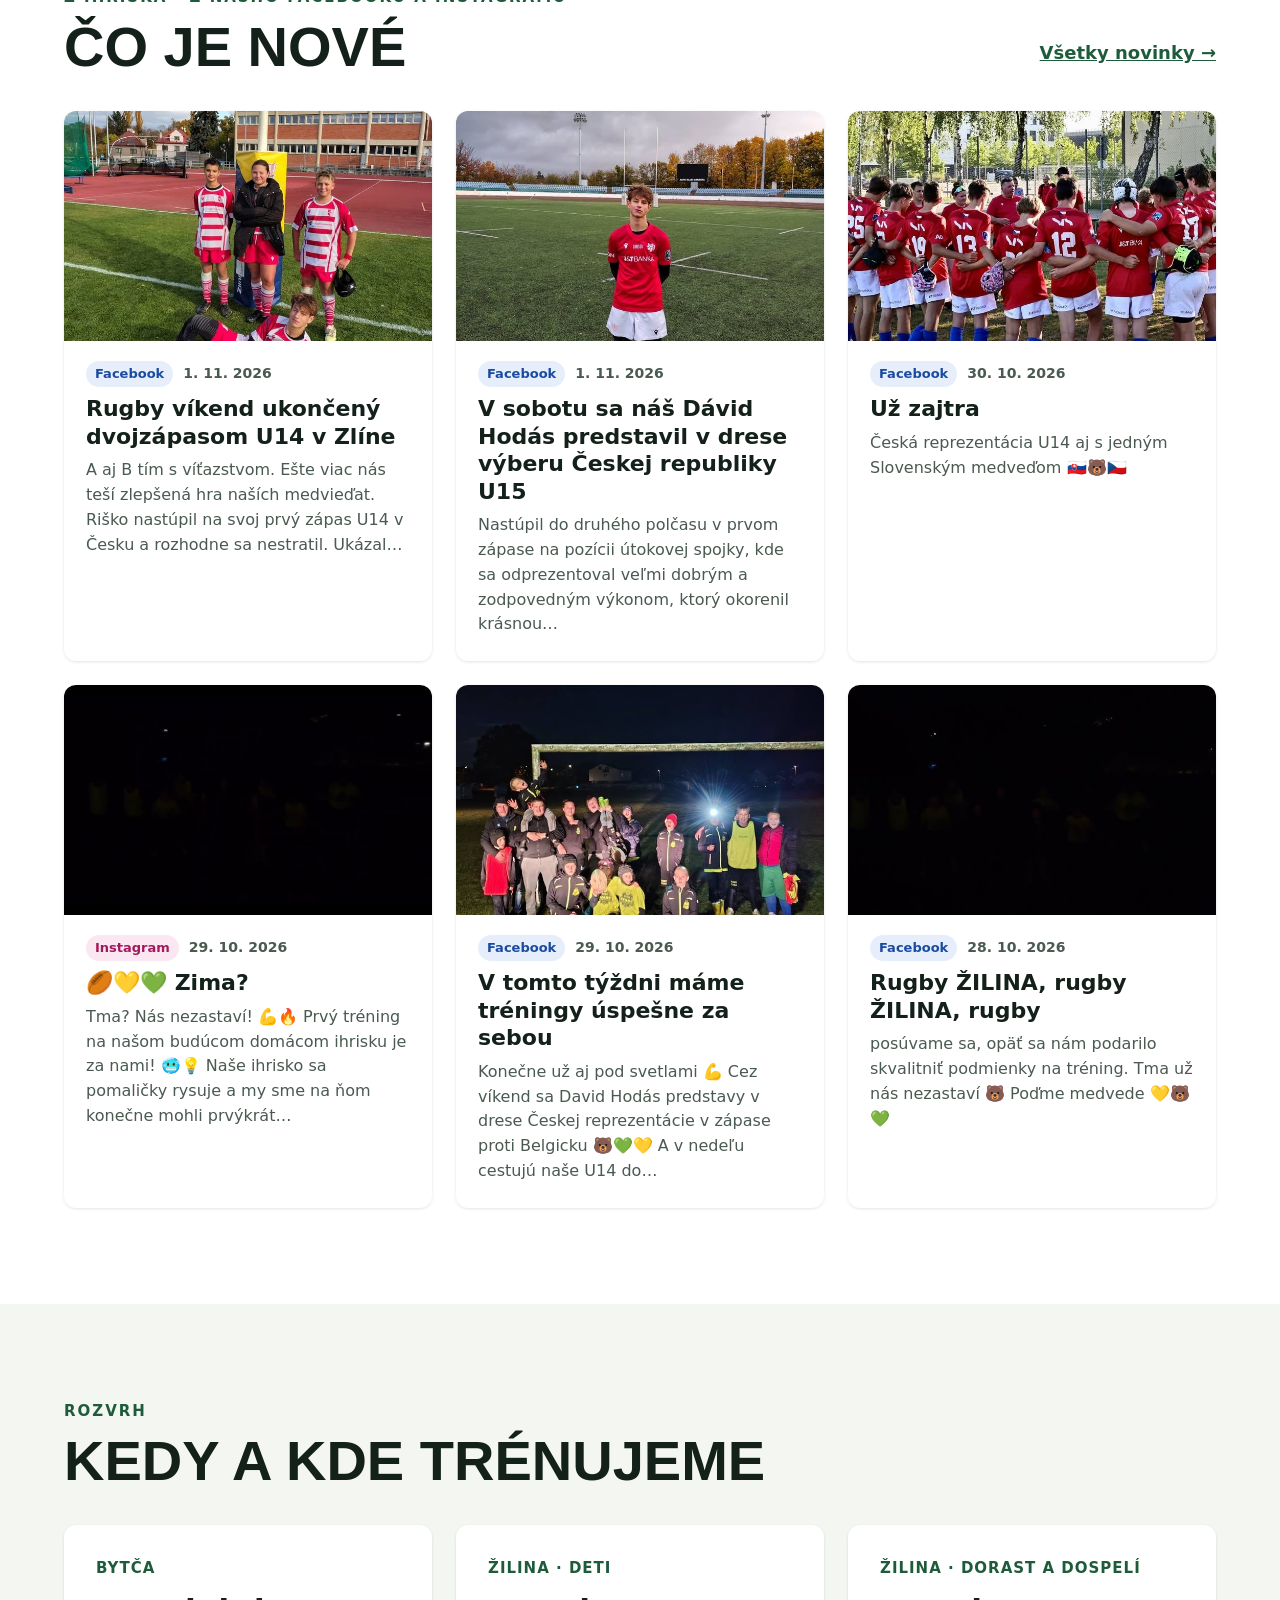
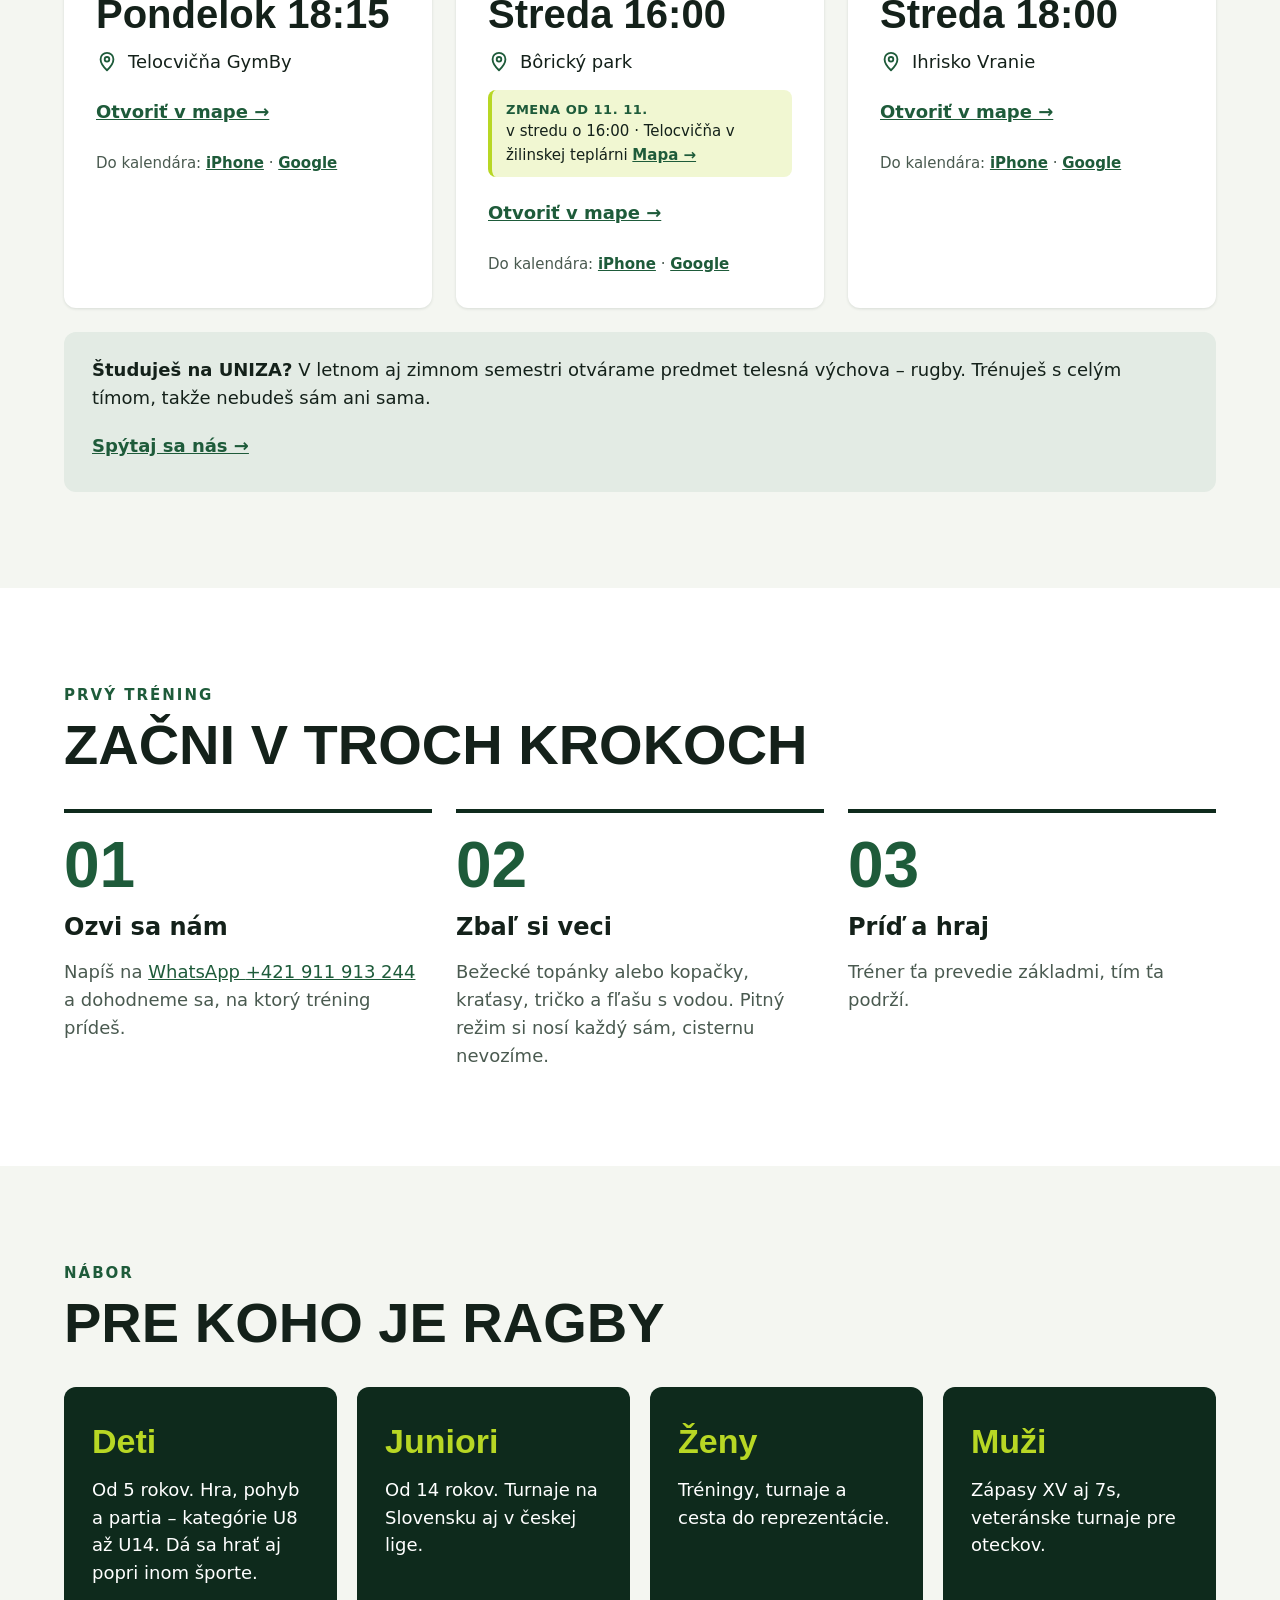
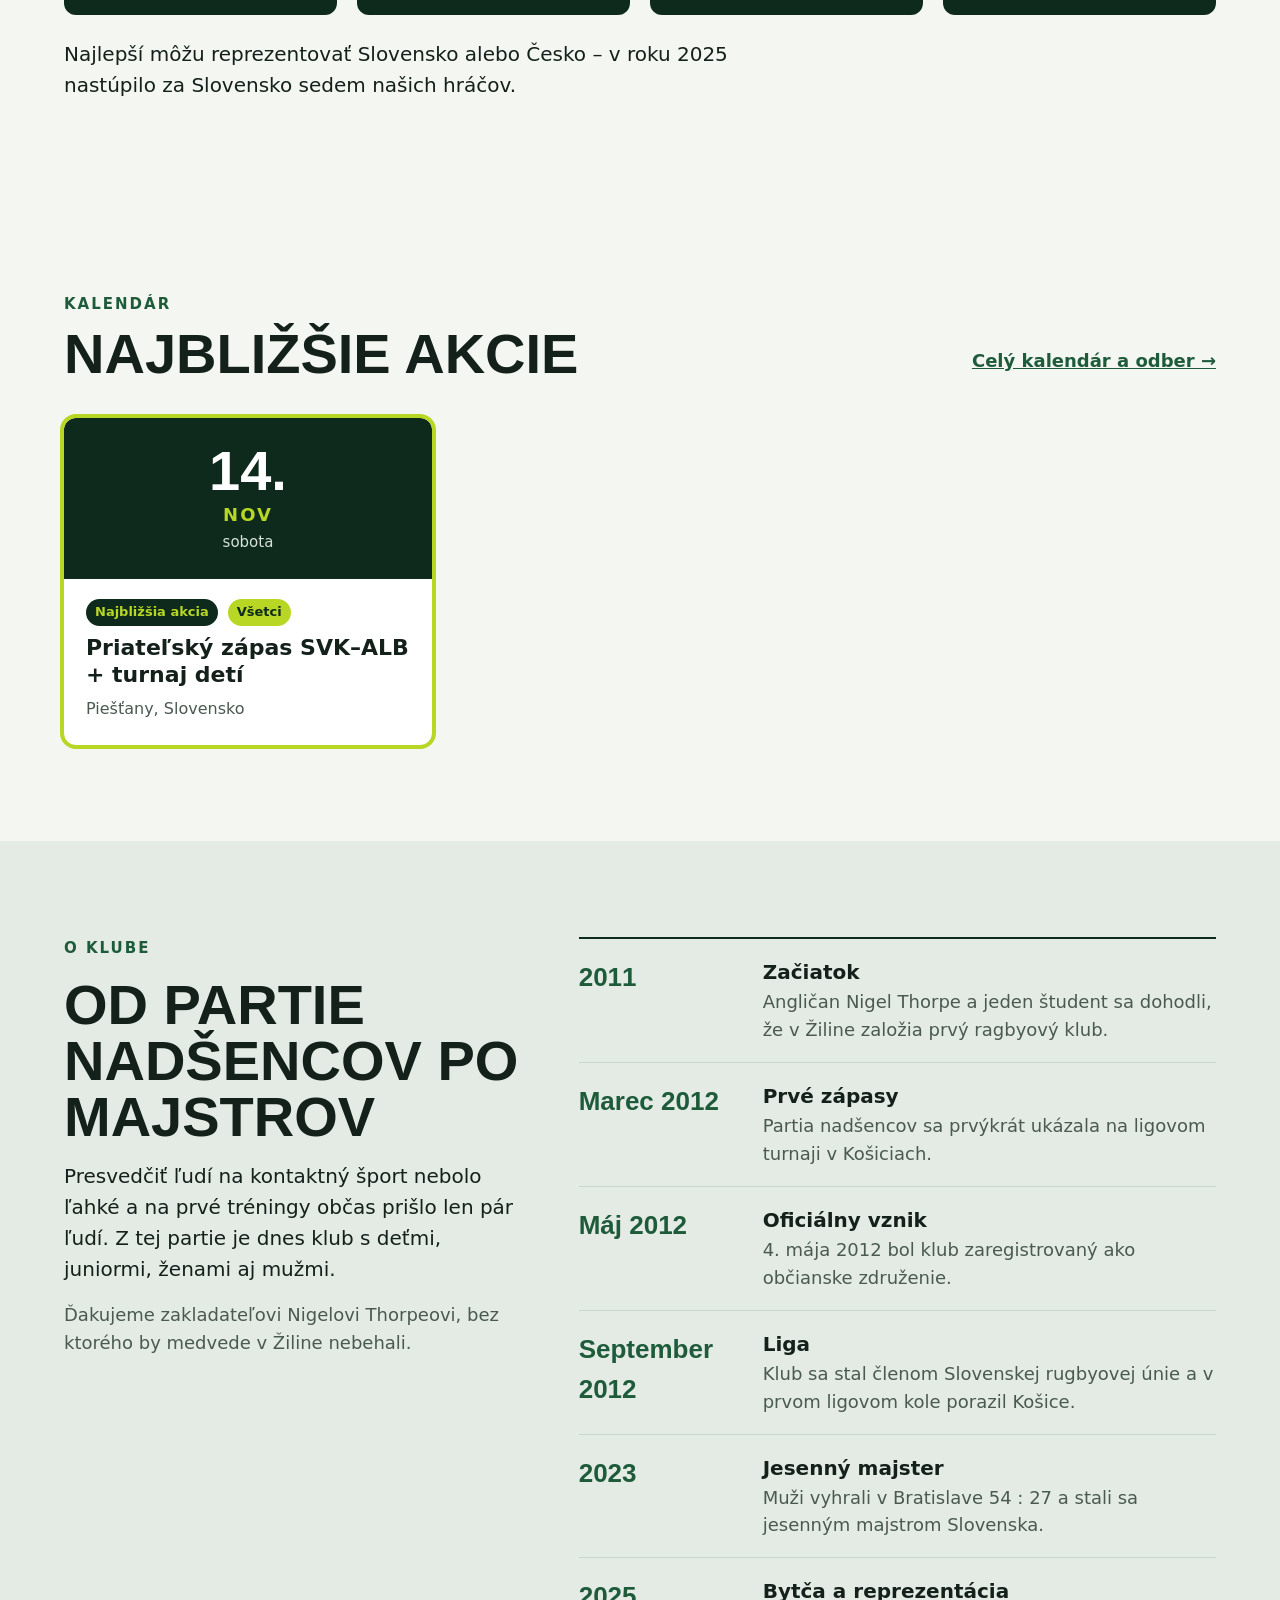
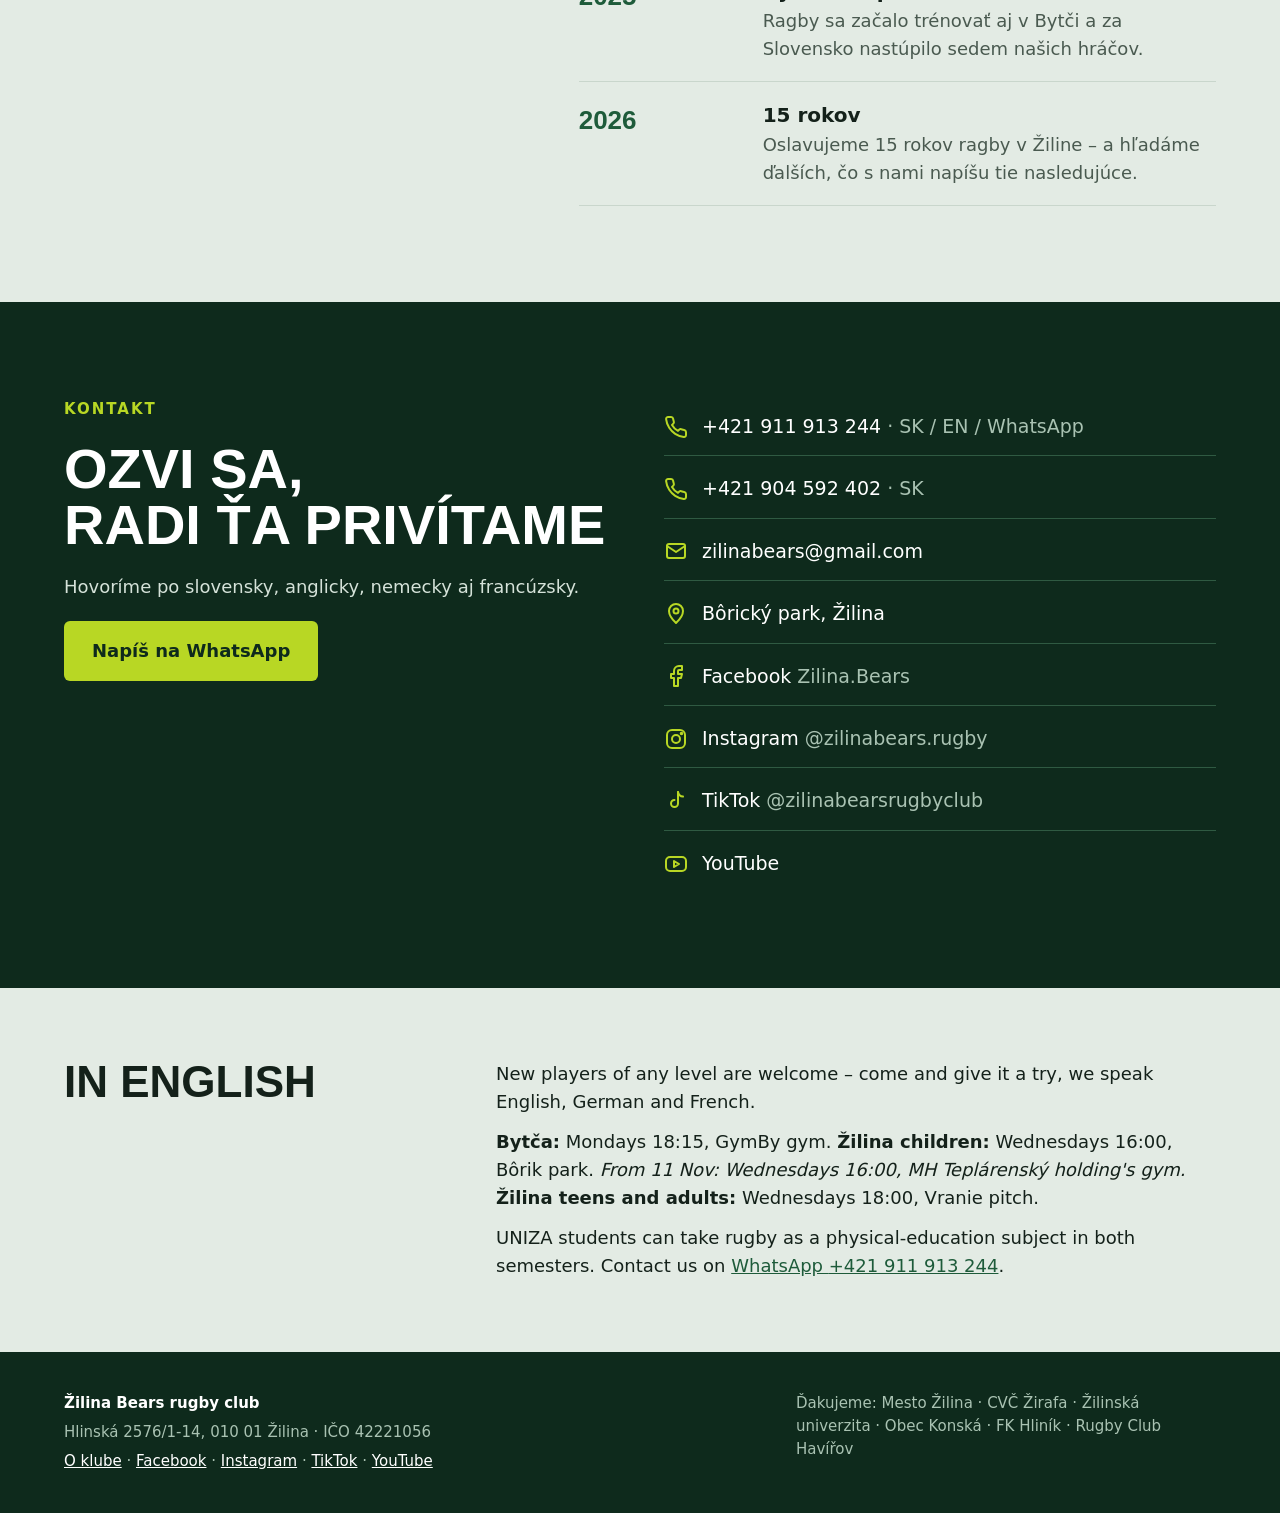
==== commit 73455a03: "Zmena termínu" ====
--- a/index.html
+++ b/index.html
@@ -37,10 +37,10 @@
 <div class="kicker">Ragbyový klub Žilina · Bytča · 15 rokov</div>
 <h1 class="disp">Ragby pre každého.<br>Od 5 rokov.</h1>
 <p>Deti, juniori, ženy aj muži. Skúsenosti netreba a je jedno, či si fit – stačí chuť na sebe makať. Príď si to vyskúšať.</p>
-<!--@oznam--><div id="oznam" class="oznam" role="status" hidden></div><!--/@oznam-->
+<!--@oznam--><div id="oznam" class="oznam" role="status"><p><b>Pozor, zmena!</b> Žilina · Deti od 11. 11. trénuje v stredu o 16:00 · Telocvičňa v žilinskej teplárni. <a href="https://maps.app.goo.gl/iWfzGtFoZqtFJgkA8">Mapa →</a></p></div><!--/@oznam-->
 <div class="hero-sched" aria-label="Tréningy">
 <div class="hs-head"><span>Tréningy</span><a href="#treningy">Detail →</a></div>
-<ul id="hero-sched"><!--@rozvrh-hero--><li><span class="hs-g">Bytča</span><span class="hs-t">Pondelok <b>18:15</b></span><span class="hs-p">Telocvičňa GymBy</span></li><li><span class="hs-g">Žilina · Deti</span><span class="hs-t">Streda <b>16:00</b></span><span class="hs-p">Bôrický park</span></li><li><span class="hs-g">Žilina · Dorast a dospelí</span><span class="hs-t">Streda <b>18:00</b></span><span class="hs-p">Ihrisko Vranie</span></li><!--/@rozvrh-hero--></ul>
+<ul id="hero-sched"><!--@rozvrh-hero--><li><span class="hs-g">Bytča</span><span class="hs-t">Pondelok <b>18:15</b></span><span class="hs-p">Telocvičňa GymBy</span></li><li class="zmena"><span class="hs-g">Žilina · Deti</span><span class="hs-t">Streda <b>16:00</b></span><span class="hs-p">Bôrický park</span><span class="hs-z">Od 11. 11.: v stredu o 16:00 · Telocvičňa v žilinskej teplárni</span></li><li><span class="hs-g">Žilina · Dorast a dospelí</span><span class="hs-t">Streda <b>18:00</b></span><span class="hs-p">Ihrisko Vranie</span></li><!--/@rozvrh-hero--></ul>
 </div>
 <div style="display:flex;flex-wrap:wrap;gap:14px;padding-top:8px">
 <a class="btn btn-y" href="#treningy">Kedy trénujeme</a>
@@ -72,7 +72,7 @@
 <div class="sec-head"><div><div class="kicker">Rozvrh</div><h2 class="disp h2">Kedy a kde trénujeme</h2></div></div>
 <div class="grid train" id="train-grid">
 <!--@rozvrh-karty--><article class="card"><div class="kicker" style="letter-spacing:1px">Bytča</div><h3>Pondelok 18:15</h3><div class="row"><svg width="22" height="22" viewBox="0 0 24 24" fill="none" stroke="#1E5B3A" stroke-width="2" stroke-linecap="round" stroke-linejoin="round" aria-hidden="true"><path d="M12 21s-7-6.5-7-12a7 7 0 0 1 14 0c0 5.5-7 12-7 12z"/><circle cx="12" cy="9" r="2.5"/></svg><span>Telocvičňa GymBy</span></div><a class="more" href="https://maps.app.goo.gl/UrJNcmHoS493SBY5A">Otvoriť v mape →</a><div class="cal">Do kalendára: <a href="webcal://zilinabears.github.io/kalendar/treningy-bytca.ics">iPhone</a> · <a href="https://calendar.google.com/calendar/render?cid=webcal%3A%2F%2Fzilinabears.github.io%2Fkalendar%2Ftreningy-bytca.ics" target="_blank" rel="noopener">Google</a></div></article>
-<article class="card"><div class="kicker" style="letter-spacing:1px">Žilina · Deti</div><h3>Streda 16:00</h3><div class="row"><svg width="22" height="22" viewBox="0 0 24 24" fill="none" stroke="#1E5B3A" stroke-width="2" stroke-linecap="round" stroke-linejoin="round" aria-hidden="true"><path d="M12 21s-7-6.5-7-12a7 7 0 0 1 14 0c0 5.5-7 12-7 12z"/><circle cx="12" cy="9" r="2.5"/></svg><span>Bôrický park</span></div><a class="more" href="https://maps.app.goo.gl/PjMVvW672uVLpJYTA">Otvoriť v mape →</a><div class="cal">Do kalendára: <a href="webcal://zilinabears.github.io/kalendar/treningy-zilina-deti.ics">iPhone</a> · <a href="https://calendar.google.com/calendar/render?cid=webcal%3A%2F%2Fzilinabears.github.io%2Fkalendar%2Ftreningy-zilina-deti.ics" target="_blank" rel="noopener">Google</a></div></article>
+<article class="card"><div class="kicker" style="letter-spacing:1px">Žilina · Deti</div><h3>Streda 16:00</h3><div class="row"><svg width="22" height="22" viewBox="0 0 24 24" fill="none" stroke="#1E5B3A" stroke-width="2" stroke-linecap="round" stroke-linejoin="round" aria-hidden="true"><path d="M12 21s-7-6.5-7-12a7 7 0 0 1 14 0c0 5.5-7 12-7 12z"/><circle cx="12" cy="9" r="2.5"/></svg><span>Bôrický park</span></div><div class="zmena-box"><strong>Zmena od 11. 11.</strong>v stredu o 16:00 · Telocvičňa v žilinskej teplárni <a href="https://maps.app.goo.gl/iWfzGtFoZqtFJgkA8">Mapa →</a></div><a class="more" href="https://maps.app.goo.gl/PjMVvW672uVLpJYTA">Otvoriť v mape →</a><div class="cal">Do kalendára: <a href="webcal://zilinabears.github.io/kalendar/treningy-zilina-deti.ics">iPhone</a> · <a href="https://calendar.google.com/calendar/render?cid=webcal%3A%2F%2Fzilinabears.github.io%2Fkalendar%2Ftreningy-zilina-deti.ics" target="_blank" rel="noopener">Google</a></div></article>
 <article class="card"><div class="kicker" style="letter-spacing:1px">Žilina · Dorast a dospelí</div><h3>Streda 18:00</h3><div class="row"><svg width="22" height="22" viewBox="0 0 24 24" fill="none" stroke="#1E5B3A" stroke-width="2" stroke-linecap="round" stroke-linejoin="round" aria-hidden="true"><path d="M12 21s-7-6.5-7-12a7 7 0 0 1 14 0c0 5.5-7 12-7 12z"/><circle cx="12" cy="9" r="2.5"/></svg><span>Ihrisko Vranie</span></div><a class="more" href="https://maps.app.goo.gl/re14RBJkdunNndHU6">Otvoriť v mape →</a><div class="cal">Do kalendára: <a href="webcal://zilinabears.github.io/kalendar/treningy-zilina-dorast-a-dospeli.ics">iPhone</a> · <a href="https://calendar.google.com/calendar/render?cid=webcal%3A%2F%2Fzilinabears.github.io%2Fkalendar%2Ftreningy-zilina-dorast-a-dospeli.ics" target="_blank" rel="noopener">Google</a></div></article><!--/@rozvrh-karty-->
 </div>
 <div class="callout" id="uniza">
@@ -149,7 +149,7 @@
 <h2 class="disp" style="flex:1 1 300px;font-size:44px">In English</h2>
 <div style="flex:2 1 520px;min-width:0;display:flex;flex-direction:column;gap:12px">
 <p style="margin:0">New players of any level are welcome – come and give it a try, we speak English, German and French.</p>
-<p style="margin:0" id="en-sched"><!--@rozvrh-en--><strong>Bytča:</strong> Mondays 18:15, GymBy gym. <strong>Žilina children:</strong> Wednesdays 16:00, Bôrik park. <strong>Žilina teens and adults:</strong> Wednesdays 18:00, Vranie pitch.<!--/@rozvrh-en--></p>
+<p style="margin:0" id="en-sched"><!--@rozvrh-en--><strong>Bytča:</strong> Mondays 18:15, GymBy gym. <strong>Žilina children:</strong> Wednesdays 16:00, Bôrik park. <em>From 11 Nov: Wednesdays 16:00, MH Teplárenský holding&#x27;s gym.</em> <strong>Žilina teens and adults:</strong> Wednesdays 18:00, Vranie pitch.<!--/@rozvrh-en--></p>
 <p style="margin:0">UNIZA students can take rugby as a physical-education subject in both semesters. Contact us on <a href="napiste-nam.html?z=en">WhatsApp <span data-k="cislo">+421 911 913 244</span></a>.</p>
 </div>
 </div>
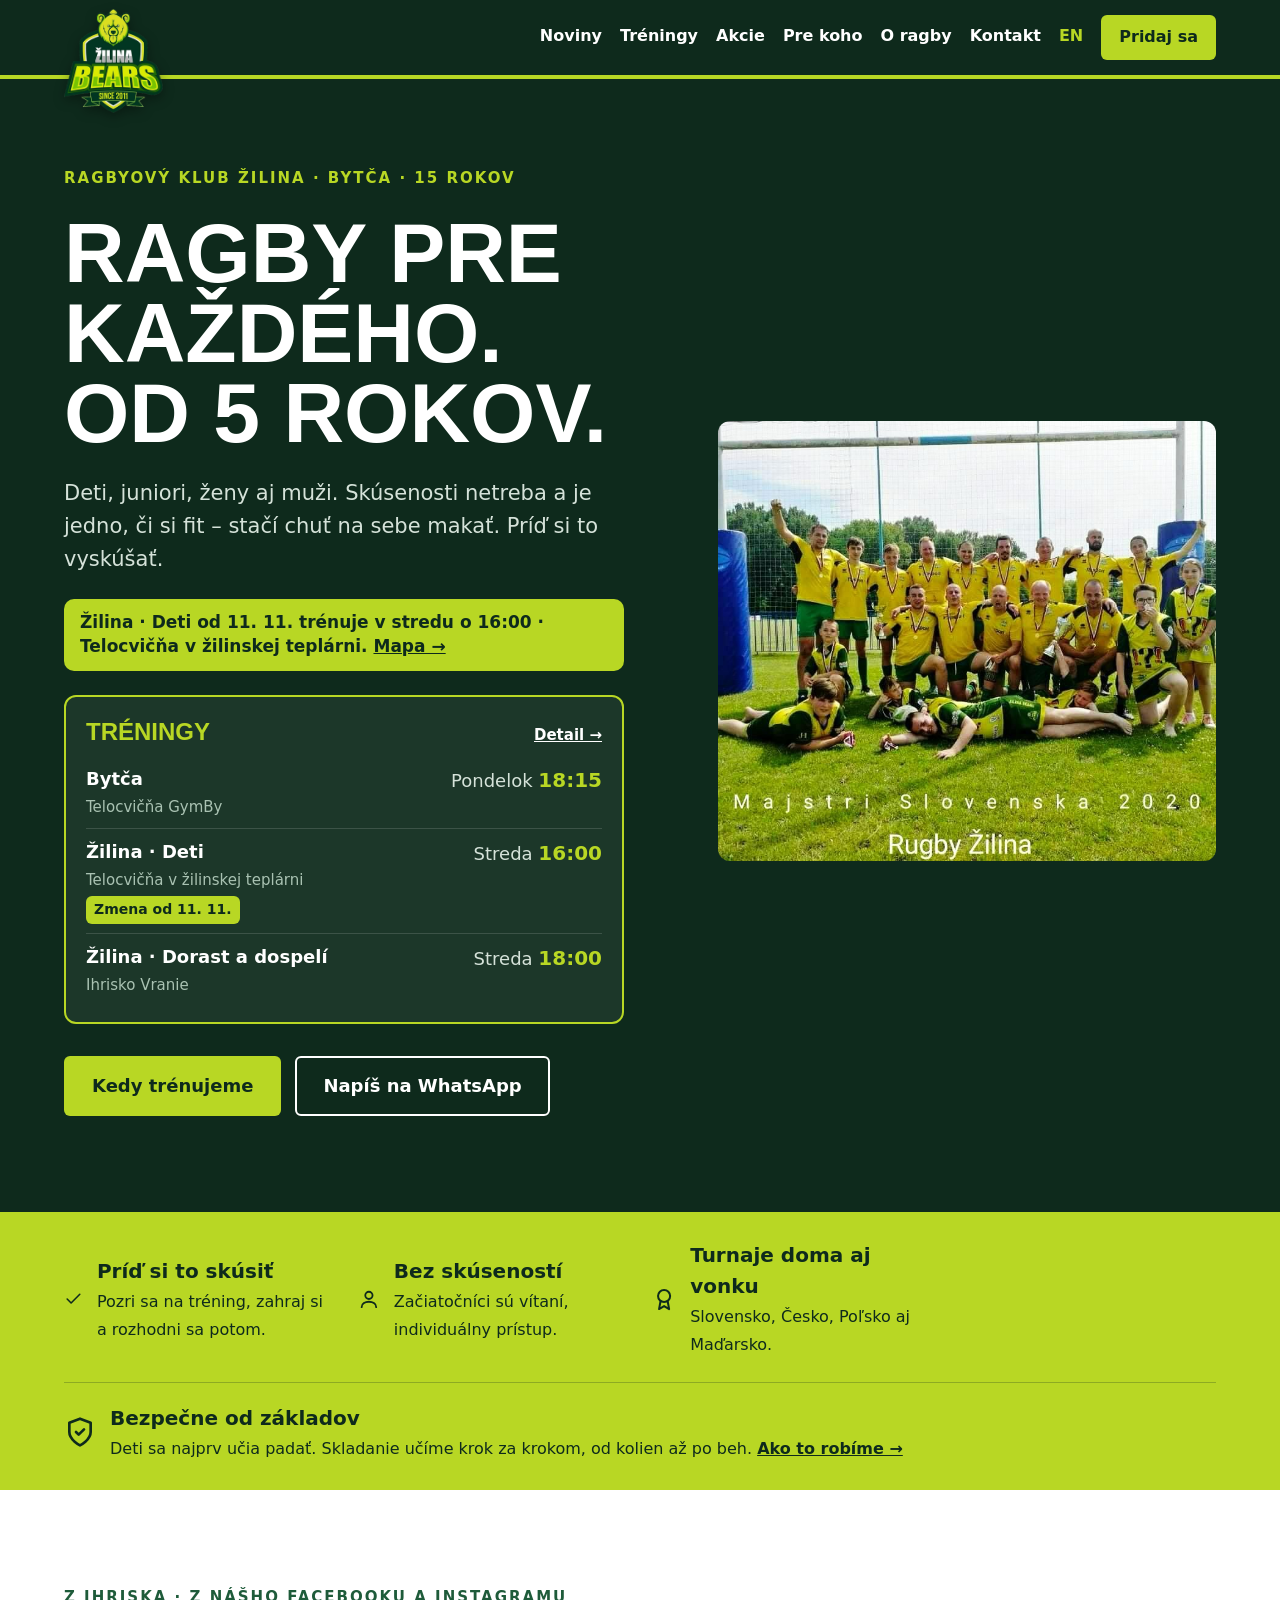
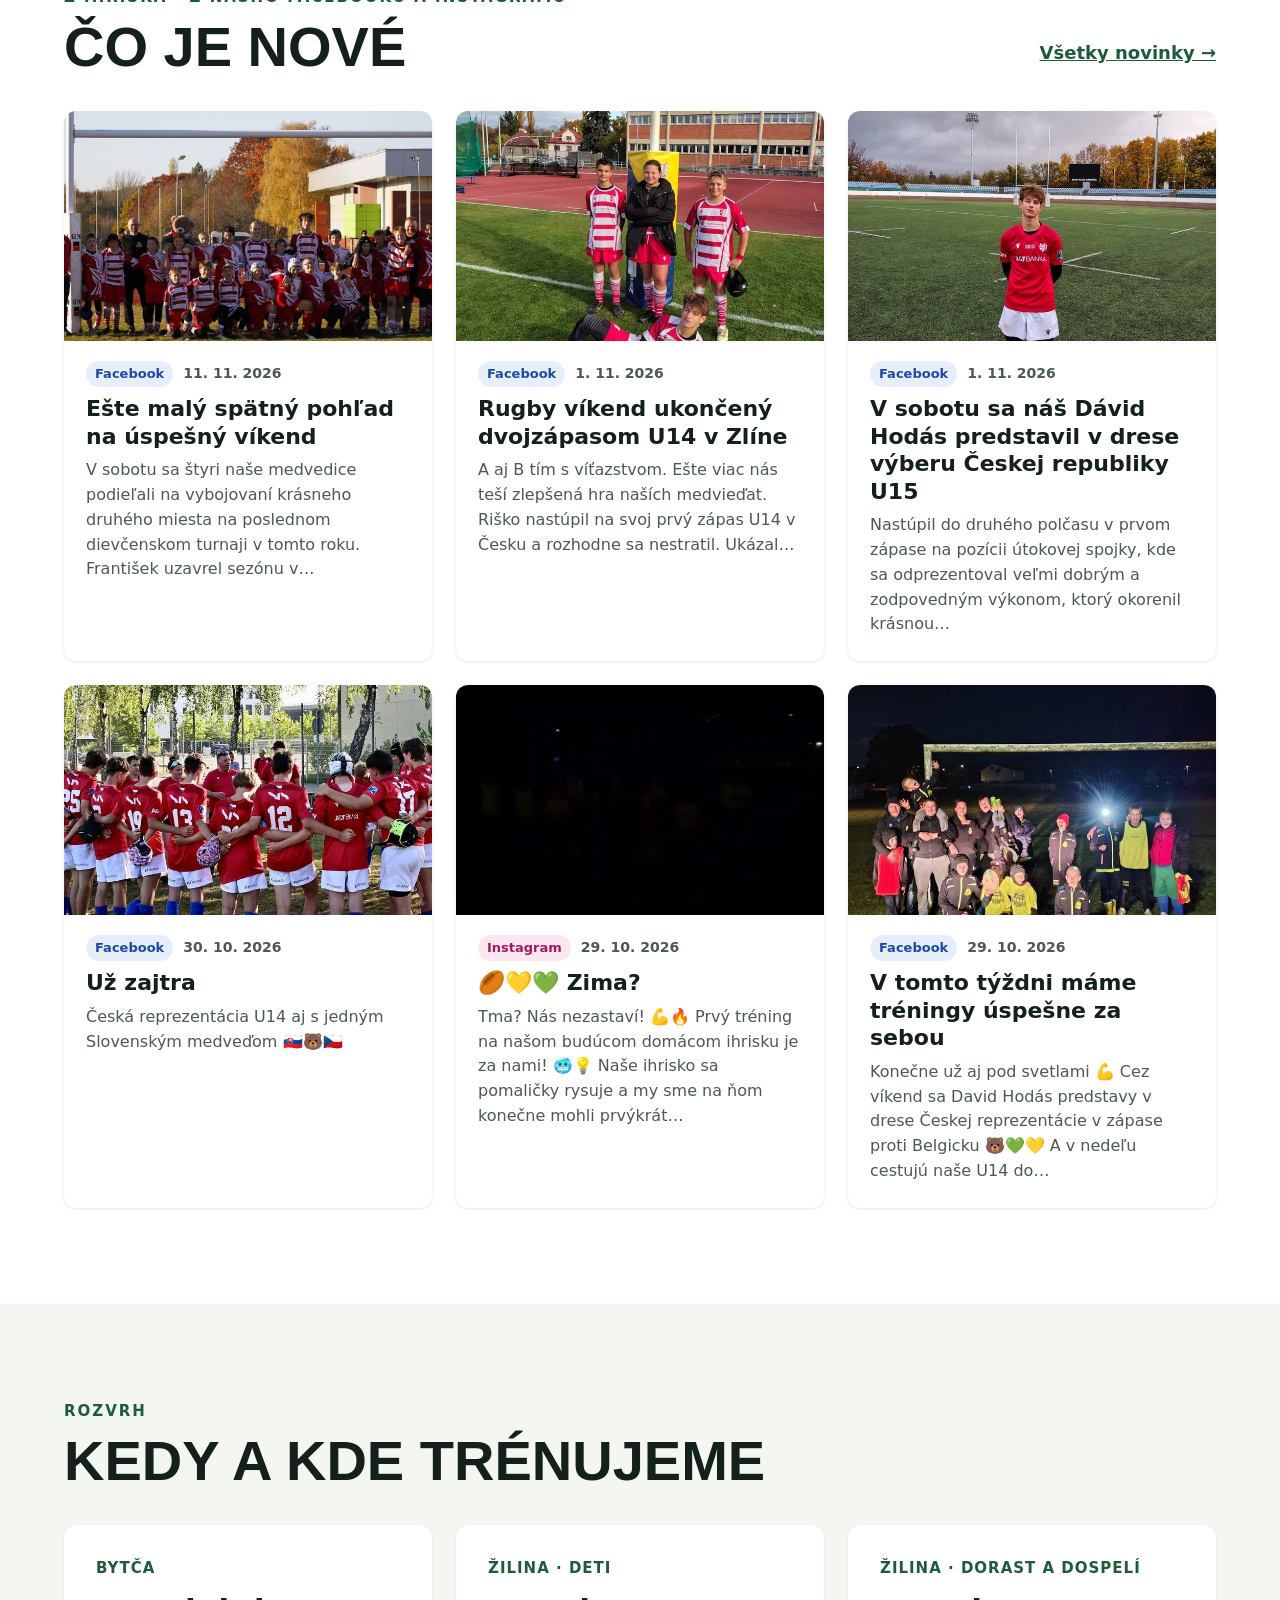
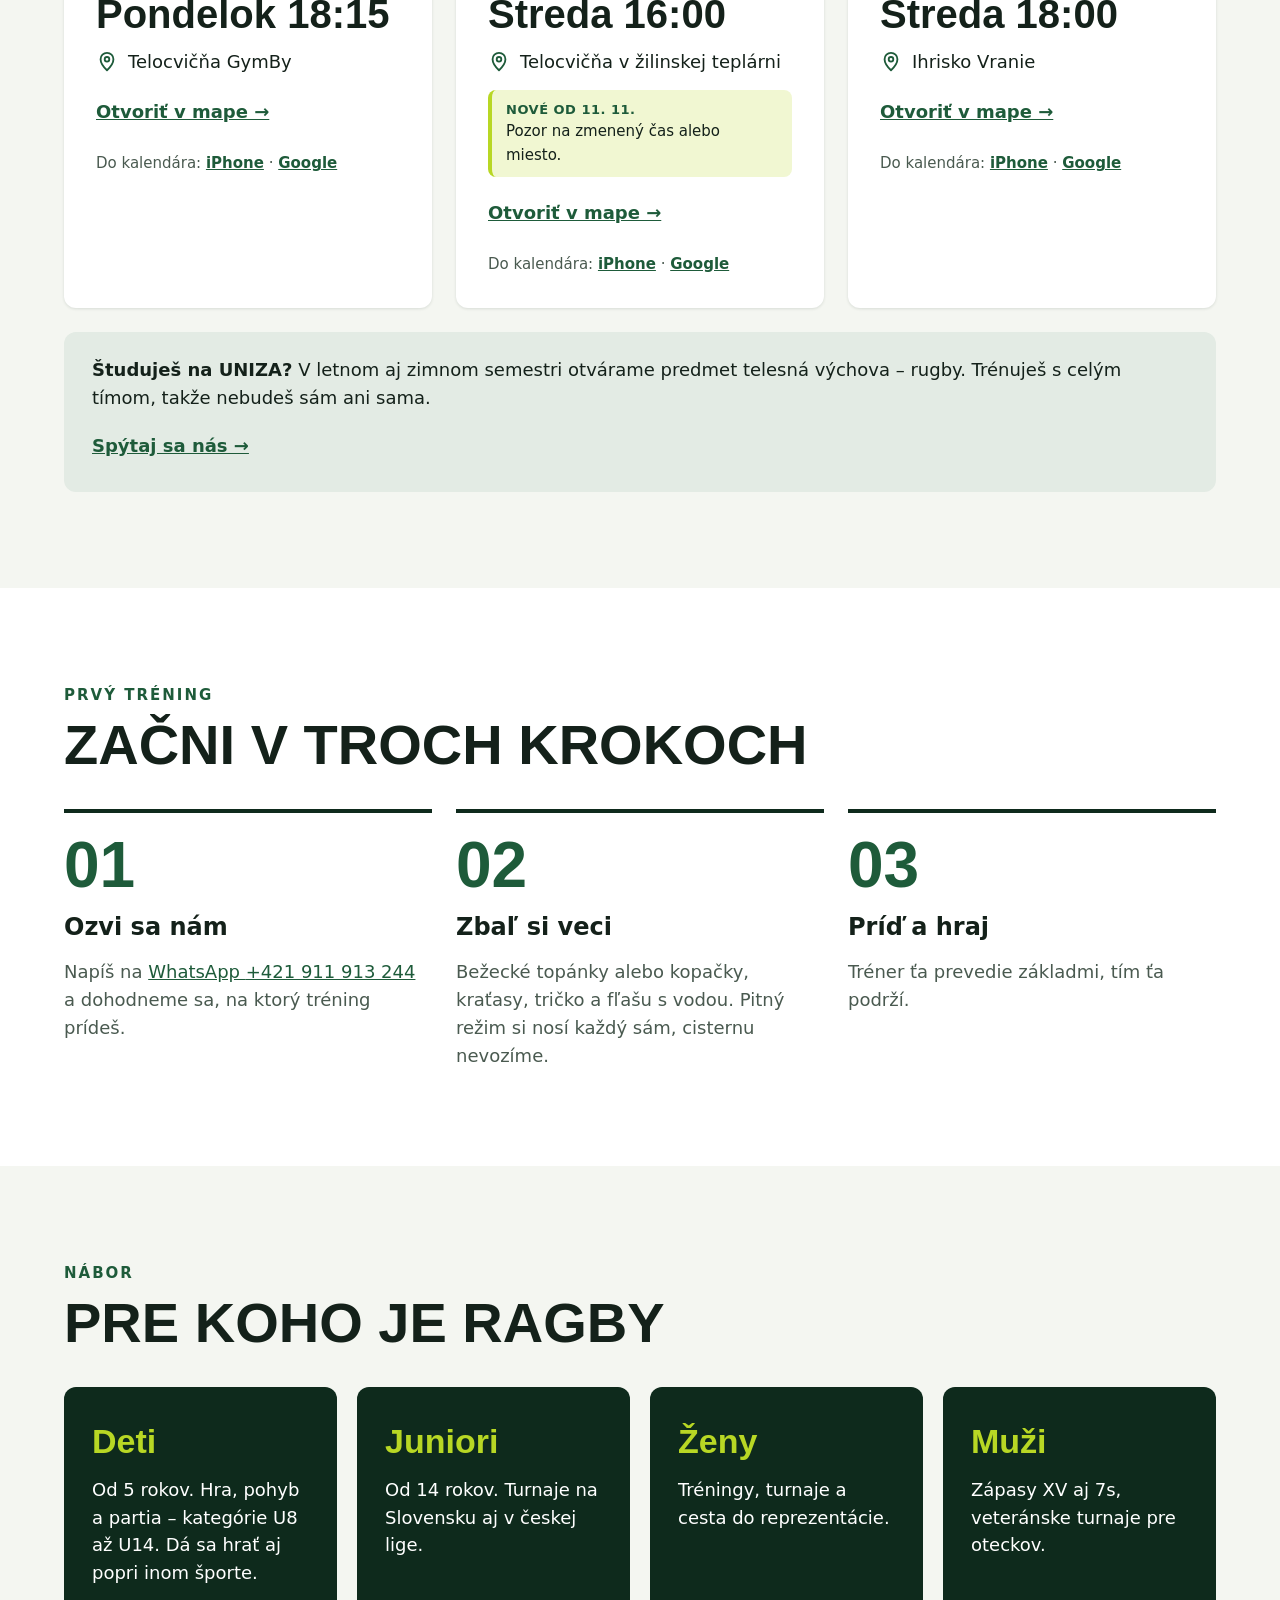
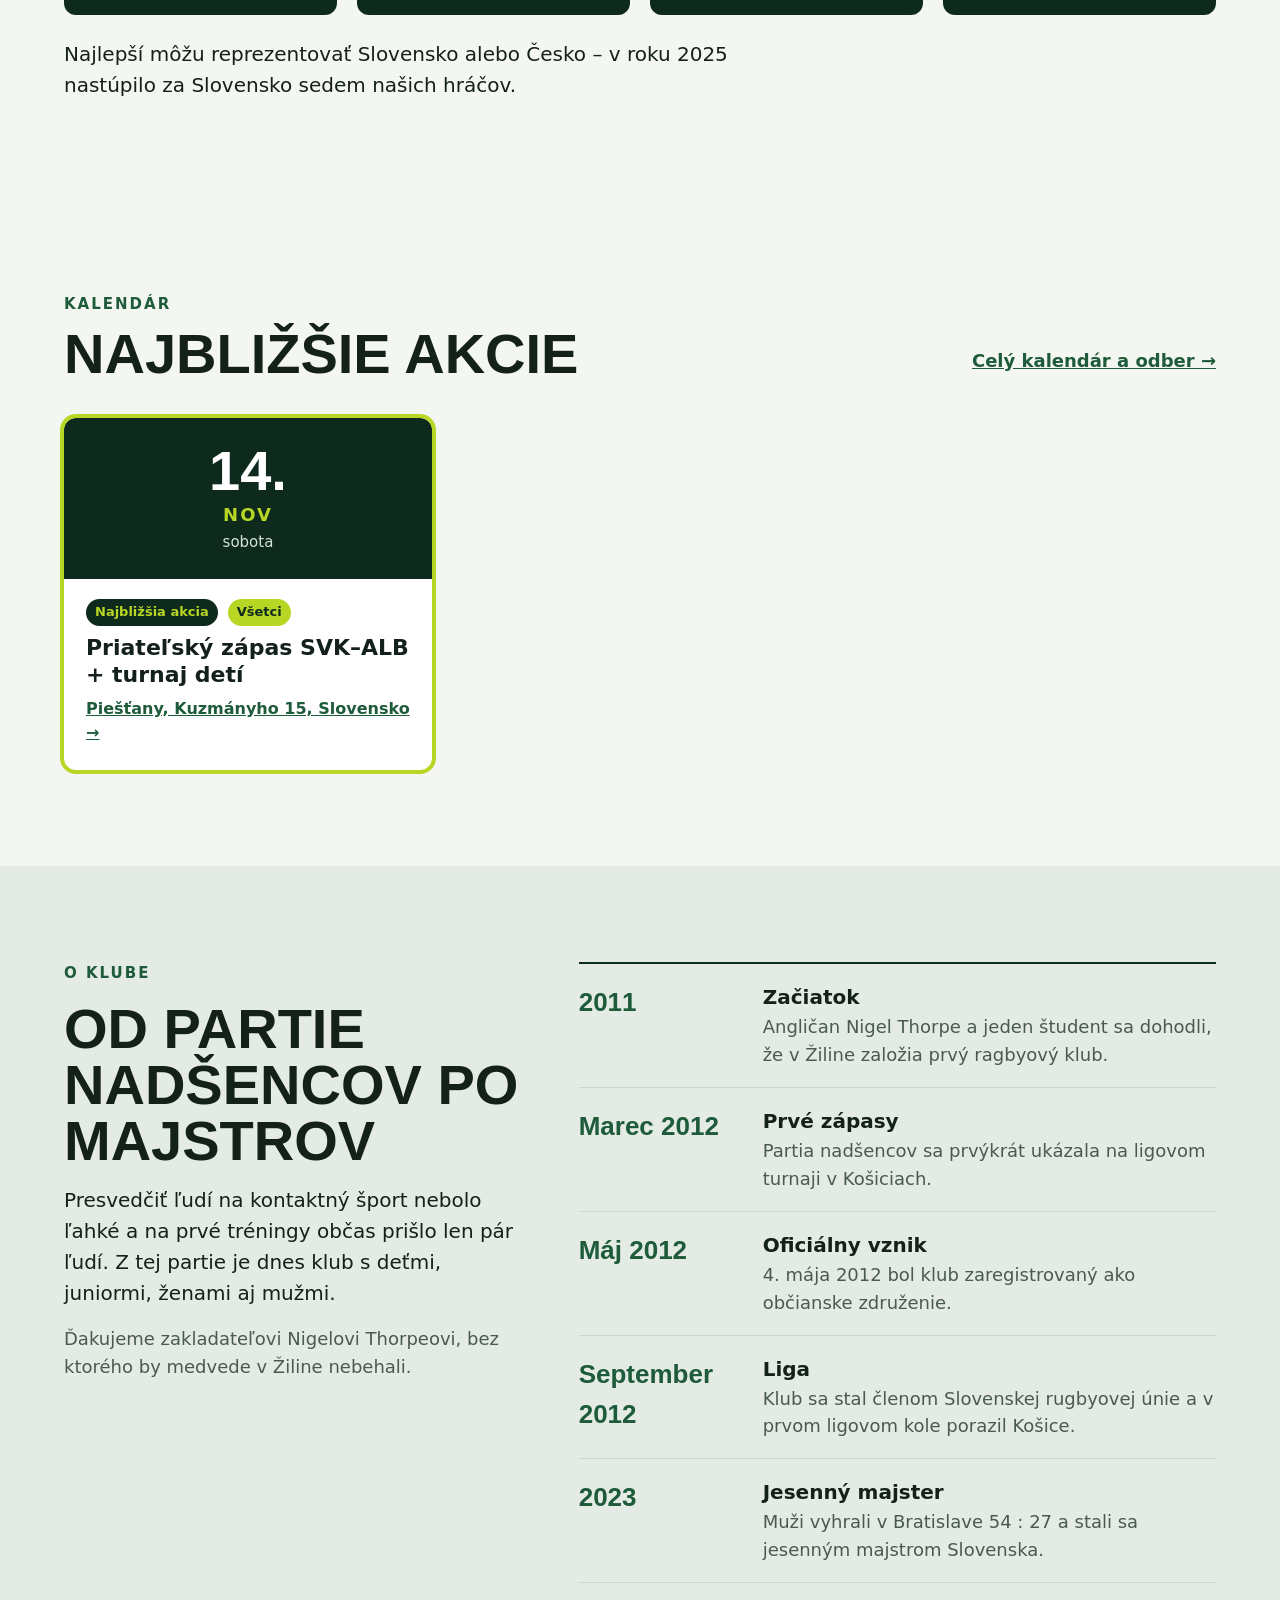
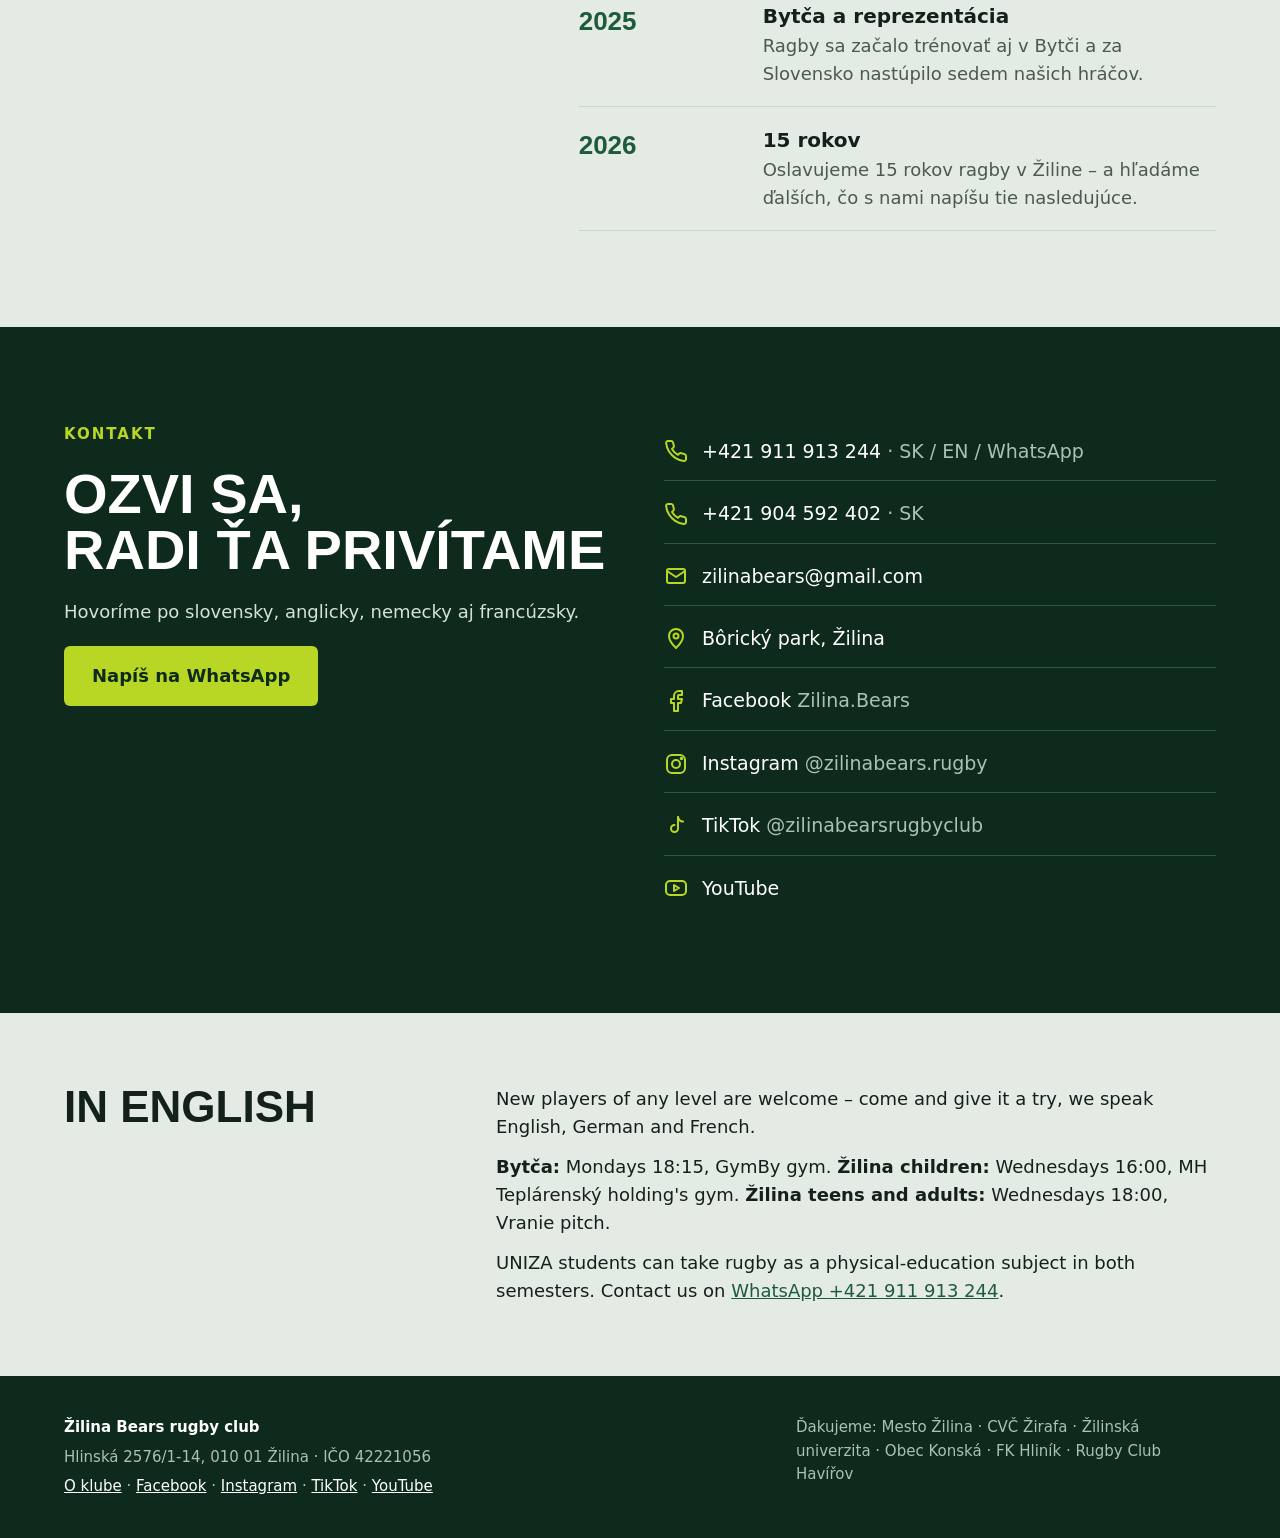
==== commit db936f09: "Doplnenie udalosti v Piešťanoch" ====
--- a/index.html
+++ b/index.html
@@ -37,10 +37,10 @@
 <div class="kicker">Ragbyový klub Žilina · Bytča · 15 rokov</div>
 <h1 class="disp">Ragby pre každého.<br>Od 5 rokov.</h1>
 <p>Deti, juniori, ženy aj muži. Skúsenosti netreba a je jedno, či si fit – stačí chuť na sebe makať. Príď si to vyskúšať.</p>
-<!--@oznam--><div id="oznam" class="oznam" role="status"><p><b>Pozor, zmena!</b> Žilina · Deti od 11. 11. trénuje v stredu o 16:00 · Telocvičňa v žilinskej teplárni. <a href="https://maps.app.goo.gl/iWfzGtFoZqtFJgkA8">Mapa →</a></p></div><!--/@oznam-->
+<!--@oznam--><div id="oznam" class="oznam" role="status"><p>Žilina · Deti od 11. 11. trénuje v stredu o 16:00 · Telocvičňa v žilinskej teplárni. <a href="https://maps.app.goo.gl/iWfzGtFoZqtFJgkA8">Mapa →</a></p></div><!--/@oznam-->
 <div class="hero-sched" aria-label="Tréningy">
 <div class="hs-head"><span>Tréningy</span><a href="#treningy">Detail →</a></div>
-<ul id="hero-sched"><!--@rozvrh-hero--><li><span class="hs-g">Bytča</span><span class="hs-t">Pondelok <b>18:15</b></span><span class="hs-p">Telocvičňa GymBy</span></li><li class="zmena"><span class="hs-g">Žilina · Deti</span><span class="hs-t">Streda <b>16:00</b></span><span class="hs-p">Bôrický park</span><span class="hs-z">Od 11. 11.: v stredu o 16:00 · Telocvičňa v žilinskej teplárni</span></li><li><span class="hs-g">Žilina · Dorast a dospelí</span><span class="hs-t">Streda <b>18:00</b></span><span class="hs-p">Ihrisko Vranie</span></li><!--/@rozvrh-hero--></ul>
+<ul id="hero-sched"><!--@rozvrh-hero--><li><span class="hs-g">Bytča</span><span class="hs-t">Pondelok <b>18:15</b></span><span class="hs-p">Telocvičňa GymBy</span></li><li class="zmena"><span class="hs-g">Žilina · Deti</span><span class="hs-t">Streda <b>16:00</b></span><span class="hs-p">Telocvičňa v žilinskej teplárni</span><span class="hs-z">Zmena od 11. 11.</span></li><li><span class="hs-g">Žilina · Dorast a dospelí</span><span class="hs-t">Streda <b>18:00</b></span><span class="hs-p">Ihrisko Vranie</span></li><!--/@rozvrh-hero--></ul>
 </div>
 <div style="display:flex;flex-wrap:wrap;gap:14px;padding-top:8px">
 <a class="btn btn-y" href="#treningy">Kedy trénujeme</a>
@@ -72,7 +72,7 @@
 <div class="sec-head"><div><div class="kicker">Rozvrh</div><h2 class="disp h2">Kedy a kde trénujeme</h2></div></div>
 <div class="grid train" id="train-grid">
 <!--@rozvrh-karty--><article class="card"><div class="kicker" style="letter-spacing:1px">Bytča</div><h3>Pondelok 18:15</h3><div class="row"><svg width="22" height="22" viewBox="0 0 24 24" fill="none" stroke="#1E5B3A" stroke-width="2" stroke-linecap="round" stroke-linejoin="round" aria-hidden="true"><path d="M12 21s-7-6.5-7-12a7 7 0 0 1 14 0c0 5.5-7 12-7 12z"/><circle cx="12" cy="9" r="2.5"/></svg><span>Telocvičňa GymBy</span></div><a class="more" href="https://maps.app.goo.gl/UrJNcmHoS493SBY5A">Otvoriť v mape →</a><div class="cal">Do kalendára: <a href="webcal://zilinabears.github.io/kalendar/treningy-bytca.ics">iPhone</a> · <a href="https://calendar.google.com/calendar/render?cid=webcal%3A%2F%2Fzilinabears.github.io%2Fkalendar%2Ftreningy-bytca.ics" target="_blank" rel="noopener">Google</a></div></article>
-<article class="card"><div class="kicker" style="letter-spacing:1px">Žilina · Deti</div><h3>Streda 16:00</h3><div class="row"><svg width="22" height="22" viewBox="0 0 24 24" fill="none" stroke="#1E5B3A" stroke-width="2" stroke-linecap="round" stroke-linejoin="round" aria-hidden="true"><path d="M12 21s-7-6.5-7-12a7 7 0 0 1 14 0c0 5.5-7 12-7 12z"/><circle cx="12" cy="9" r="2.5"/></svg><span>Bôrický park</span></div><div class="zmena-box"><strong>Zmena od 11. 11.</strong>v stredu o 16:00 · Telocvičňa v žilinskej teplárni <a href="https://maps.app.goo.gl/iWfzGtFoZqtFJgkA8">Mapa →</a></div><a class="more" href="https://maps.app.goo.gl/PjMVvW672uVLpJYTA">Otvoriť v mape →</a><div class="cal">Do kalendára: <a href="webcal://zilinabears.github.io/kalendar/treningy-zilina-deti.ics">iPhone</a> · <a href="https://calendar.google.com/calendar/render?cid=webcal%3A%2F%2Fzilinabears.github.io%2Fkalendar%2Ftreningy-zilina-deti.ics" target="_blank" rel="noopener">Google</a></div></article>
+<article class="card"><div class="kicker" style="letter-spacing:1px">Žilina · Deti</div><h3>Streda 16:00</h3><div class="row"><svg width="22" height="22" viewBox="0 0 24 24" fill="none" stroke="#1E5B3A" stroke-width="2" stroke-linecap="round" stroke-linejoin="round" aria-hidden="true"><path d="M12 21s-7-6.5-7-12a7 7 0 0 1 14 0c0 5.5-7 12-7 12z"/><circle cx="12" cy="9" r="2.5"/></svg><span>Telocvičňa v žilinskej teplárni</span></div><div class="zmena-box"><strong>Nové od 11. 11.</strong>Pozor na zmenený čas alebo miesto.</div><a class="more" href="https://maps.app.goo.gl/iWfzGtFoZqtFJgkA8">Otvoriť v mape →</a><div class="cal">Do kalendára: <a href="webcal://zilinabears.github.io/kalendar/treningy-zilina-deti.ics">iPhone</a> · <a href="https://calendar.google.com/calendar/render?cid=webcal%3A%2F%2Fzilinabears.github.io%2Fkalendar%2Ftreningy-zilina-deti.ics" target="_blank" rel="noopener">Google</a></div></article>
 <article class="card"><div class="kicker" style="letter-spacing:1px">Žilina · Dorast a dospelí</div><h3>Streda 18:00</h3><div class="row"><svg width="22" height="22" viewBox="0 0 24 24" fill="none" stroke="#1E5B3A" stroke-width="2" stroke-linecap="round" stroke-linejoin="round" aria-hidden="true"><path d="M12 21s-7-6.5-7-12a7 7 0 0 1 14 0c0 5.5-7 12-7 12z"/><circle cx="12" cy="9" r="2.5"/></svg><span>Ihrisko Vranie</span></div><a class="more" href="https://maps.app.goo.gl/re14RBJkdunNndHU6">Otvoriť v mape →</a><div class="cal">Do kalendára: <a href="webcal://zilinabears.github.io/kalendar/treningy-zilina-dorast-a-dospeli.ics">iPhone</a> · <a href="https://calendar.google.com/calendar/render?cid=webcal%3A%2F%2Fzilinabears.github.io%2Fkalendar%2Ftreningy-zilina-dorast-a-dospeli.ics" target="_blank" rel="noopener">Google</a></div></article><!--/@rozvrh-karty-->
 </div>
 <div class="callout" id="uniza">
@@ -103,7 +103,7 @@
 <p style="margin:24px 0 0;font-size:20px;max-width:760px">Najlepší môžu reprezentovať Slovensko alebo Česko – v roku 2025 nastúpilo za Slovensko sedem našich hráčov.</p>
 </section>
 
-<!--@akcie-uvod--><section id="akcie" class="wrap sec"><div class="sec-head"><div><div class="kicker">Kalendár</div><h2 class="disp h2">Najbližšie akcie</h2></div><a class="more" href="akcie.html">Celý kalendár a odber →</a></div><div class="grid news akcie"><article class="post akcia najblizsia" id="najblizsia" data-kat="vsetci"><div class="thumb ak-d" aria-hidden="true"><b>14.</b><span>nov</span><small>sobota</small></div><div class="body"><span class="meta"><span class="badge ak-naj">Najbližšia akcia</span><span class="badge akcia-k">Všetci</span></span><h3>Priateľský zápas SVK–ALB + turnaj detí</h3><p class="ak-m">Piešťany, Slovensko</p></div></article></div></section><!--/@akcie-uvod-->
+<!--@akcie-uvod--><section id="akcie" class="wrap sec"><div class="sec-head"><div><div class="kicker">Kalendár</div><h2 class="disp h2">Najbližšie akcie</h2></div><a class="more" href="akcie.html">Celý kalendár a odber →</a></div><div class="grid news akcie"><article class="post akcia najblizsia" id="najblizsia" data-kat="vsetci"><div class="thumb ak-d" aria-hidden="true"><b>14.</b><span>nov</span><small>sobota</small></div><div class="body"><span class="meta"><span class="badge ak-naj">Najbližšia akcia</span><span class="badge akcia-k">Všetci</span></span><h3>Priateľský zápas SVK–ALB + turnaj detí</h3><p class="ak-m"><a href="https://maps.app.goo.gl/2mWFptfsUhBkxzyQ8">Piešťany, Kuzmányho 15, Slovensko →</a></p></div></article></div></section><!--/@akcie-uvod-->
 
 <section id="o-ragby" style="background:#fff">
 <div class="wrap sec">
@@ -149,7 +149,7 @@
 <h2 class="disp" style="flex:1 1 300px;font-size:44px">In English</h2>
 <div style="flex:2 1 520px;min-width:0;display:flex;flex-direction:column;gap:12px">
 <p style="margin:0">New players of any level are welcome – come and give it a try, we speak English, German and French.</p>
-<p style="margin:0" id="en-sched"><!--@rozvrh-en--><strong>Bytča:</strong> Mondays 18:15, GymBy gym. <strong>Žilina children:</strong> Wednesdays 16:00, Bôrik park. <em>From 11 Nov: Wednesdays 16:00, MH Teplárenský holding&#x27;s gym.</em> <strong>Žilina teens and adults:</strong> Wednesdays 18:00, Vranie pitch.<!--/@rozvrh-en--></p>
+<p style="margin:0" id="en-sched"><!--@rozvrh-en--><strong>Bytča:</strong> Mondays 18:15, GymBy gym. <strong>Žilina children:</strong> Wednesdays 16:00, MH Teplárenský holding&#x27;s gym. <strong>Žilina teens and adults:</strong> Wednesdays 18:00, Vranie pitch.<!--/@rozvrh-en--></p>
 <p style="margin:0">UNIZA students can take rugby as a physical-education subject in both semesters. Contact us on <a href="napiste-nam.html?z=en">WhatsApp <span data-k="cislo">+421 911 913 244</span></a>.</p>
 </div>
 </div>
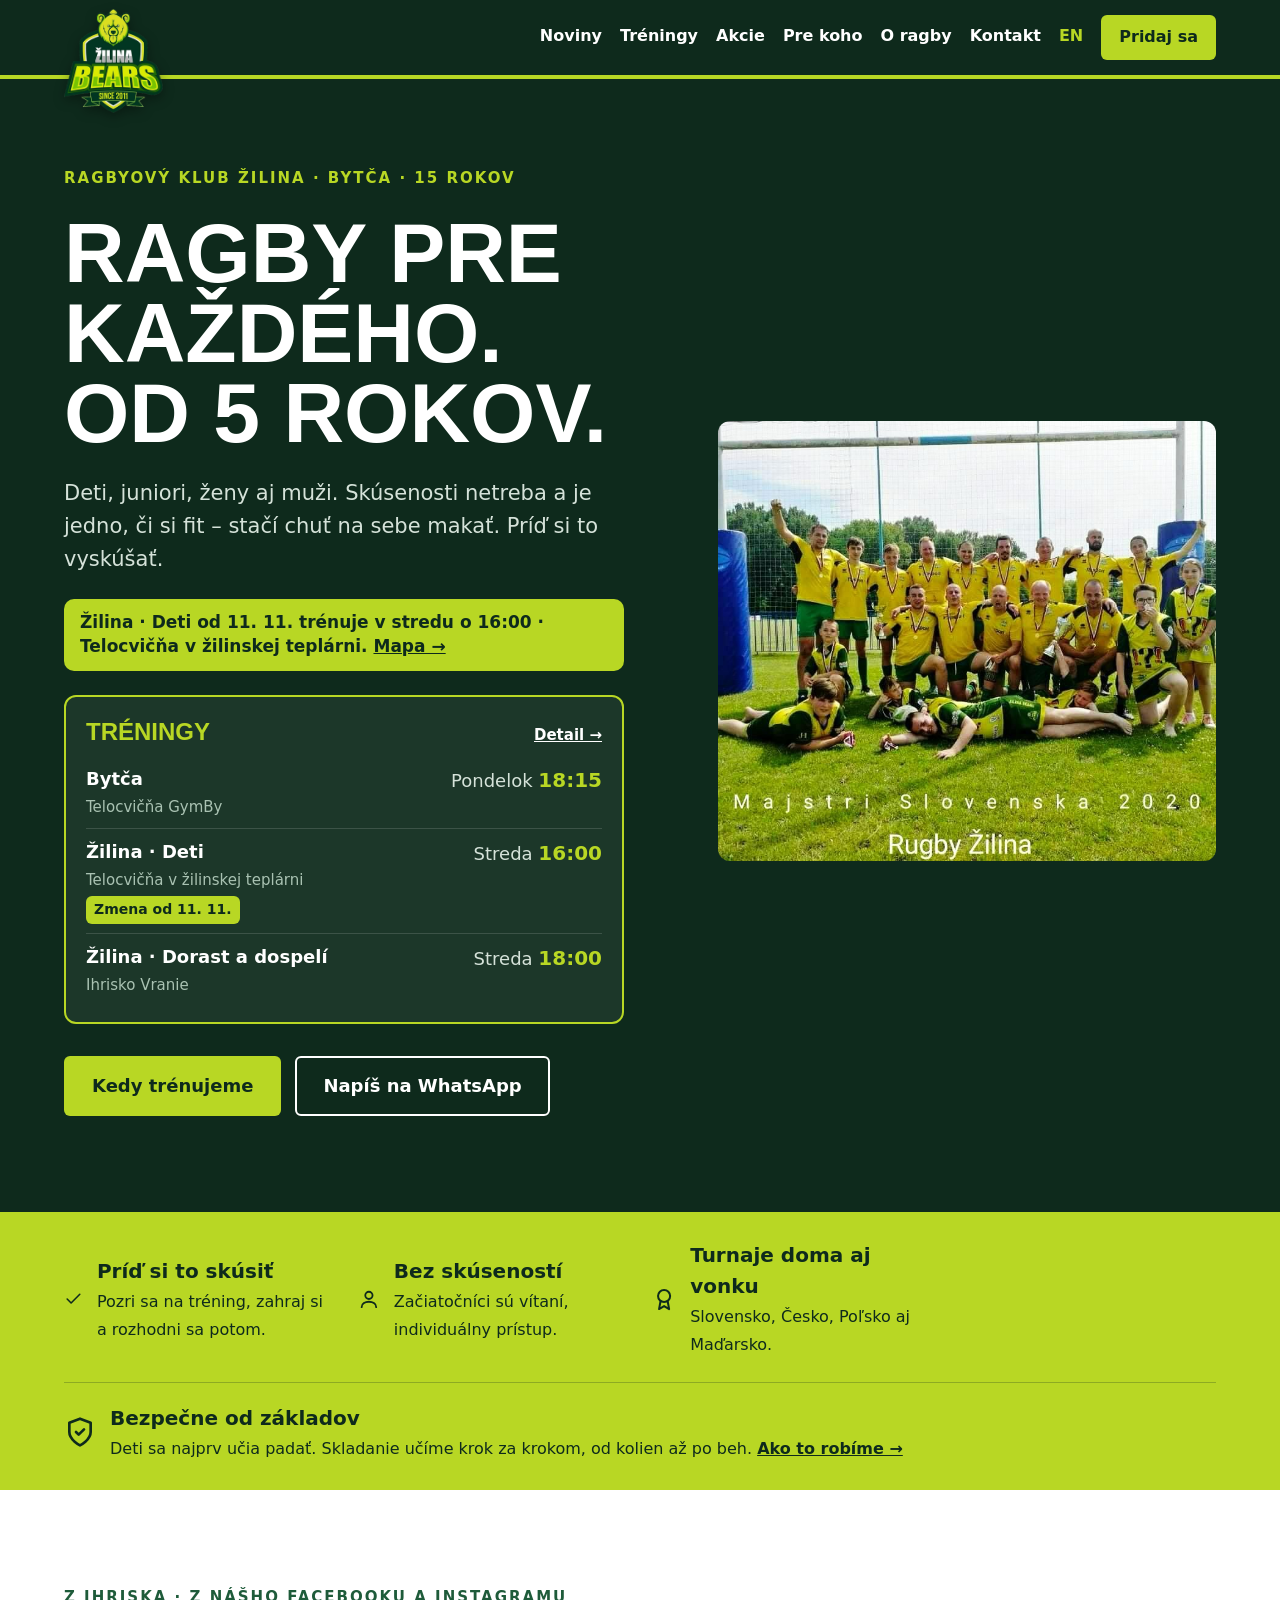
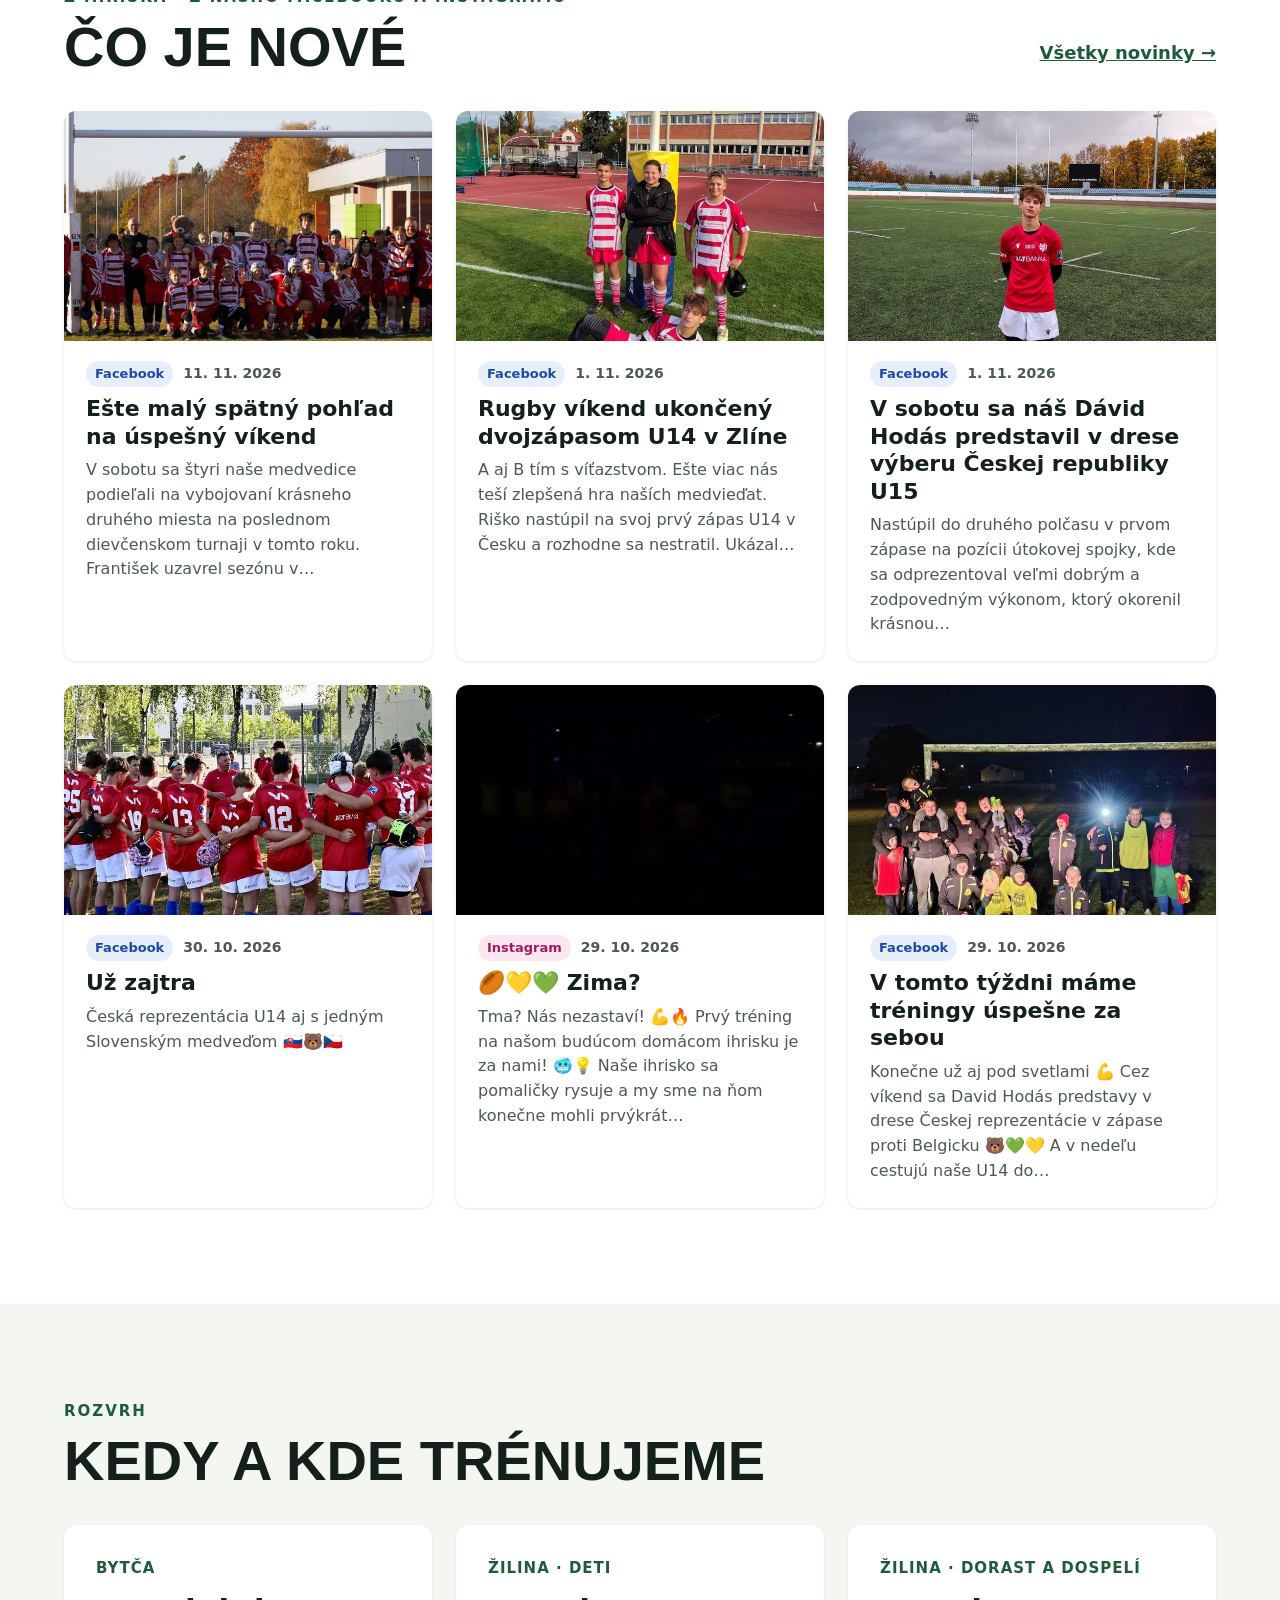
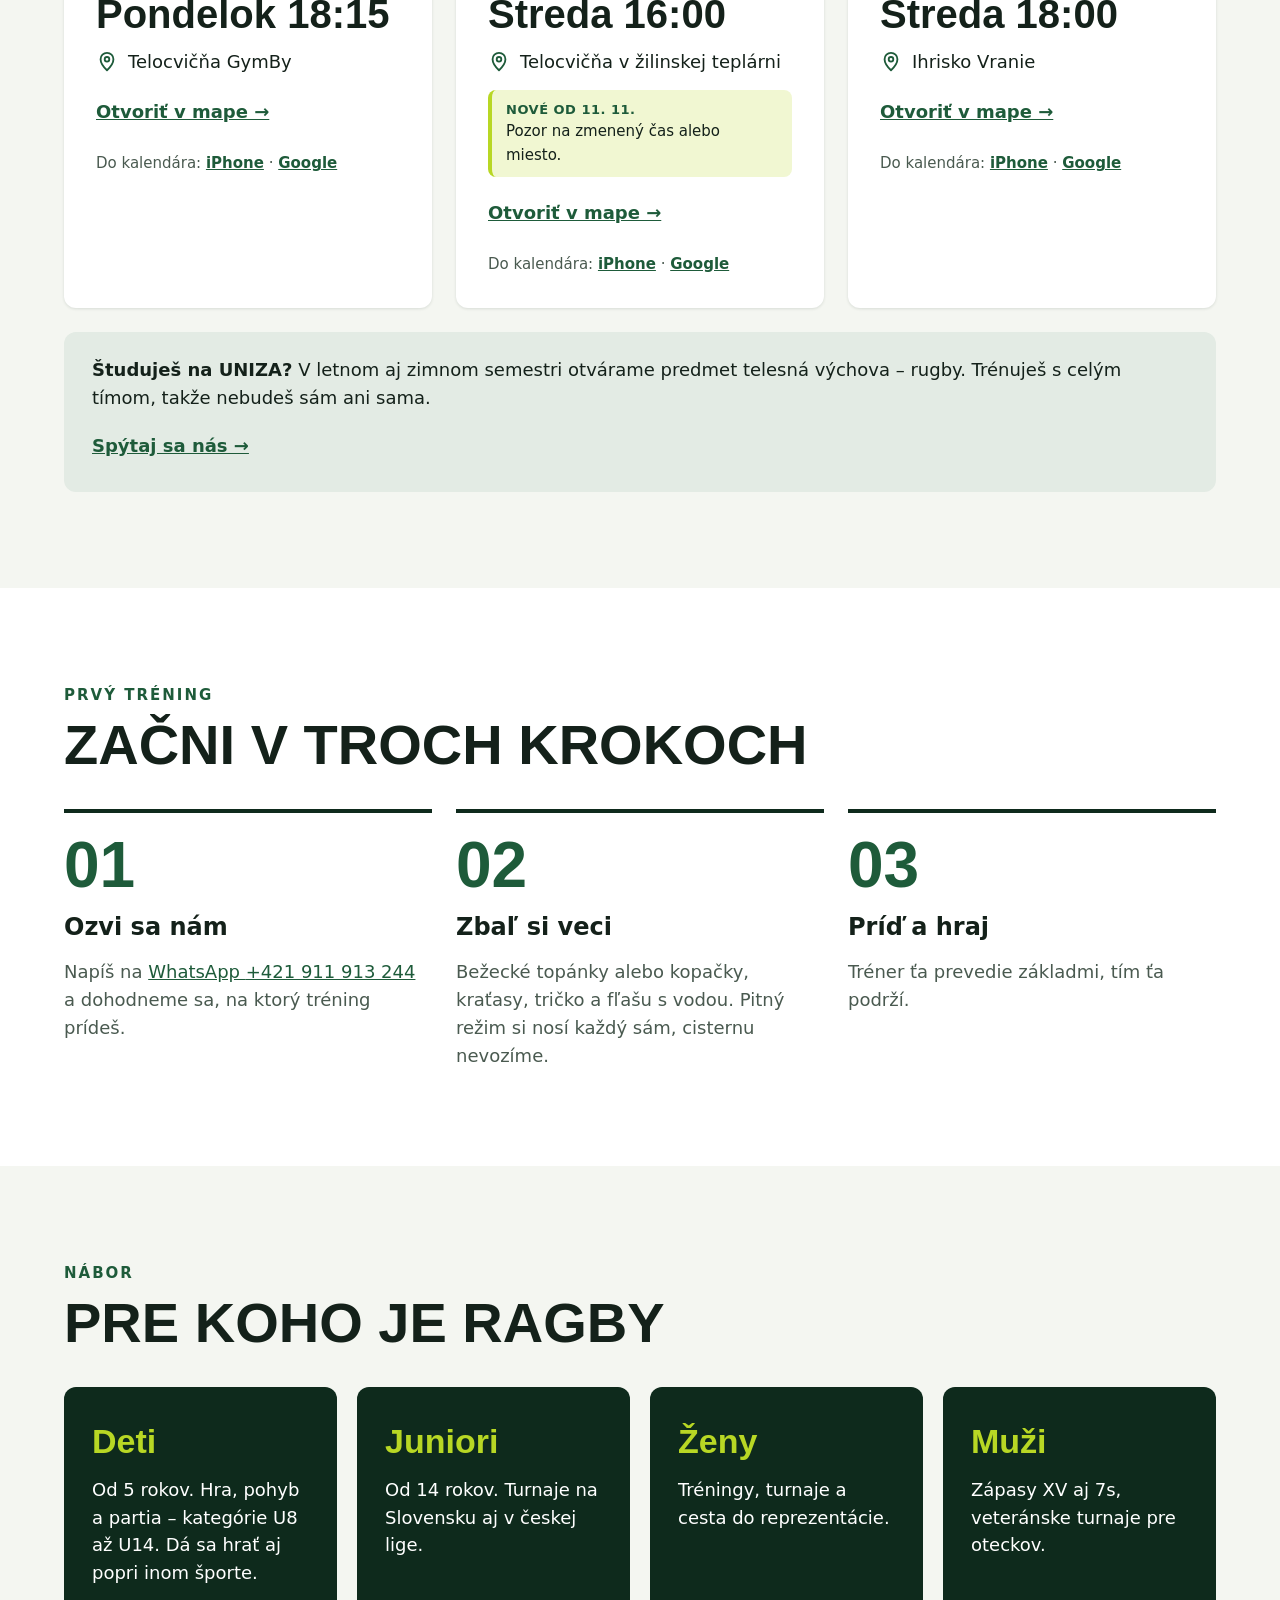
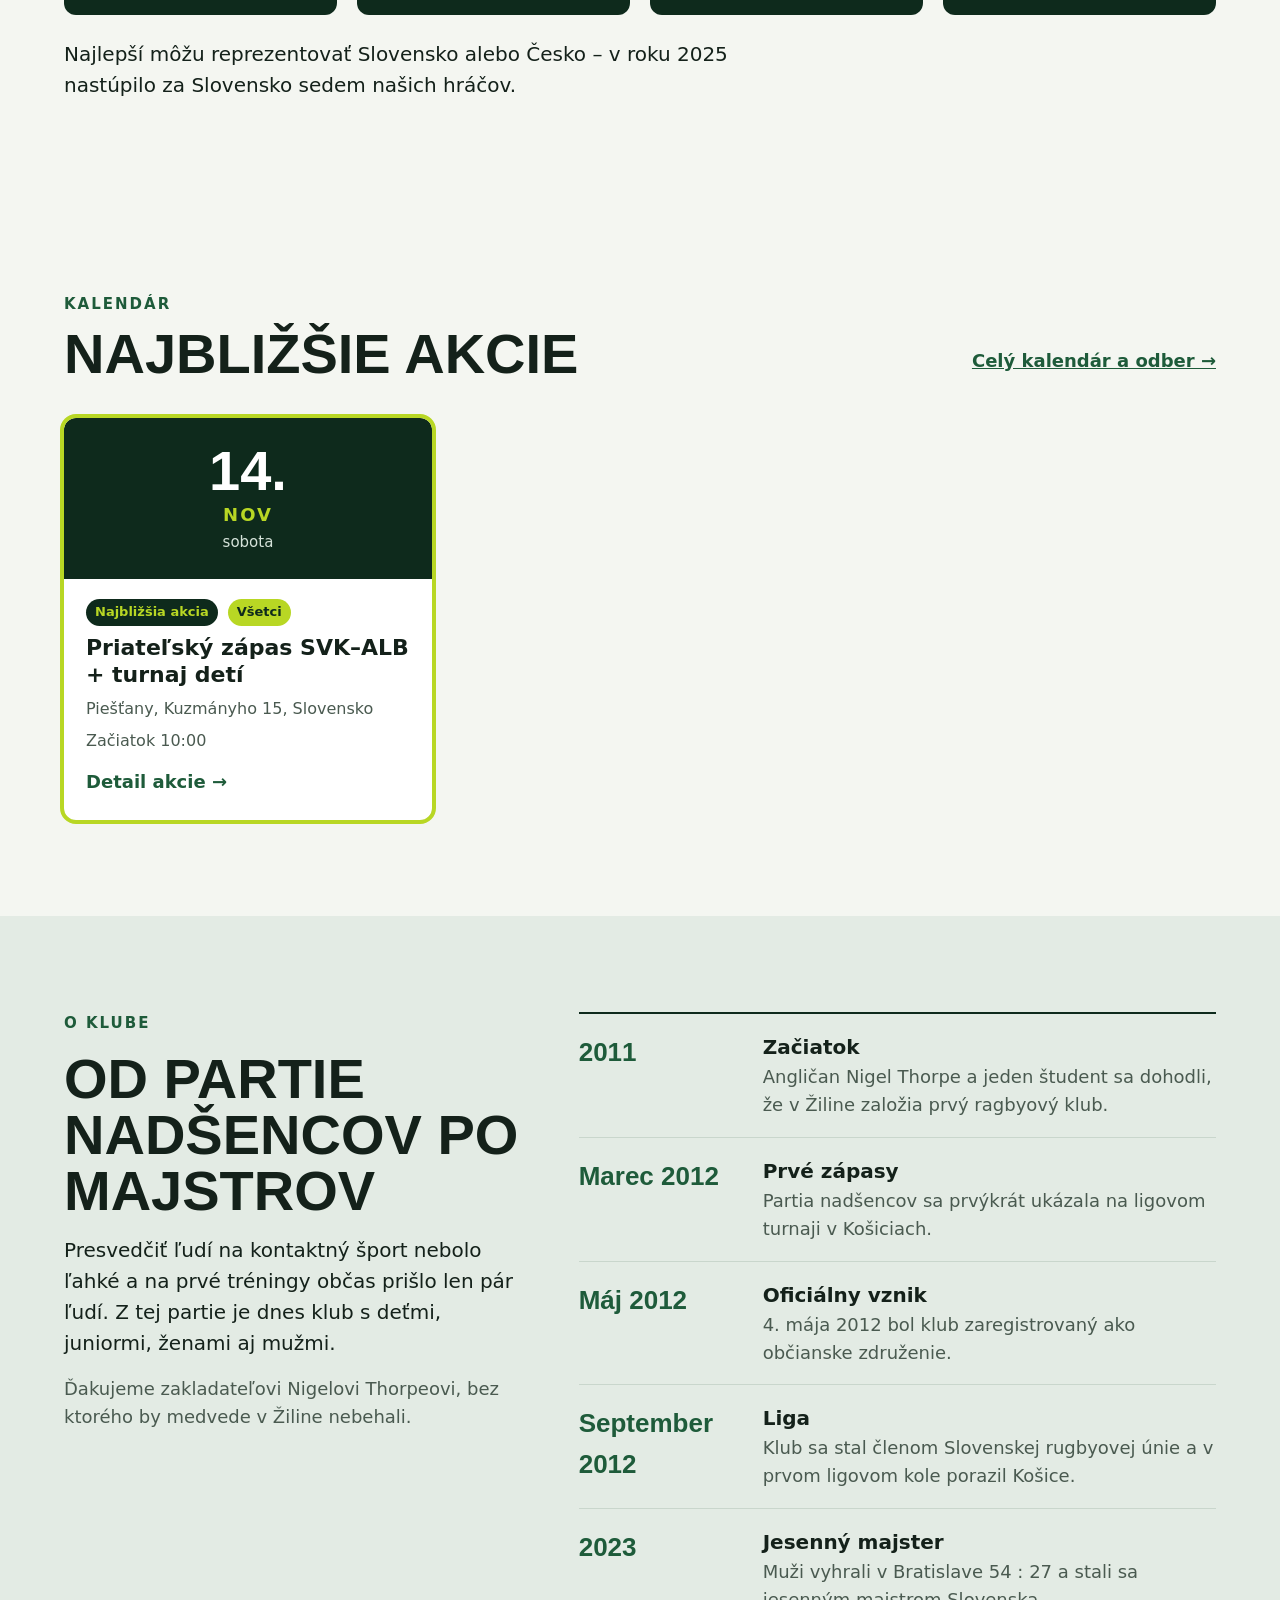
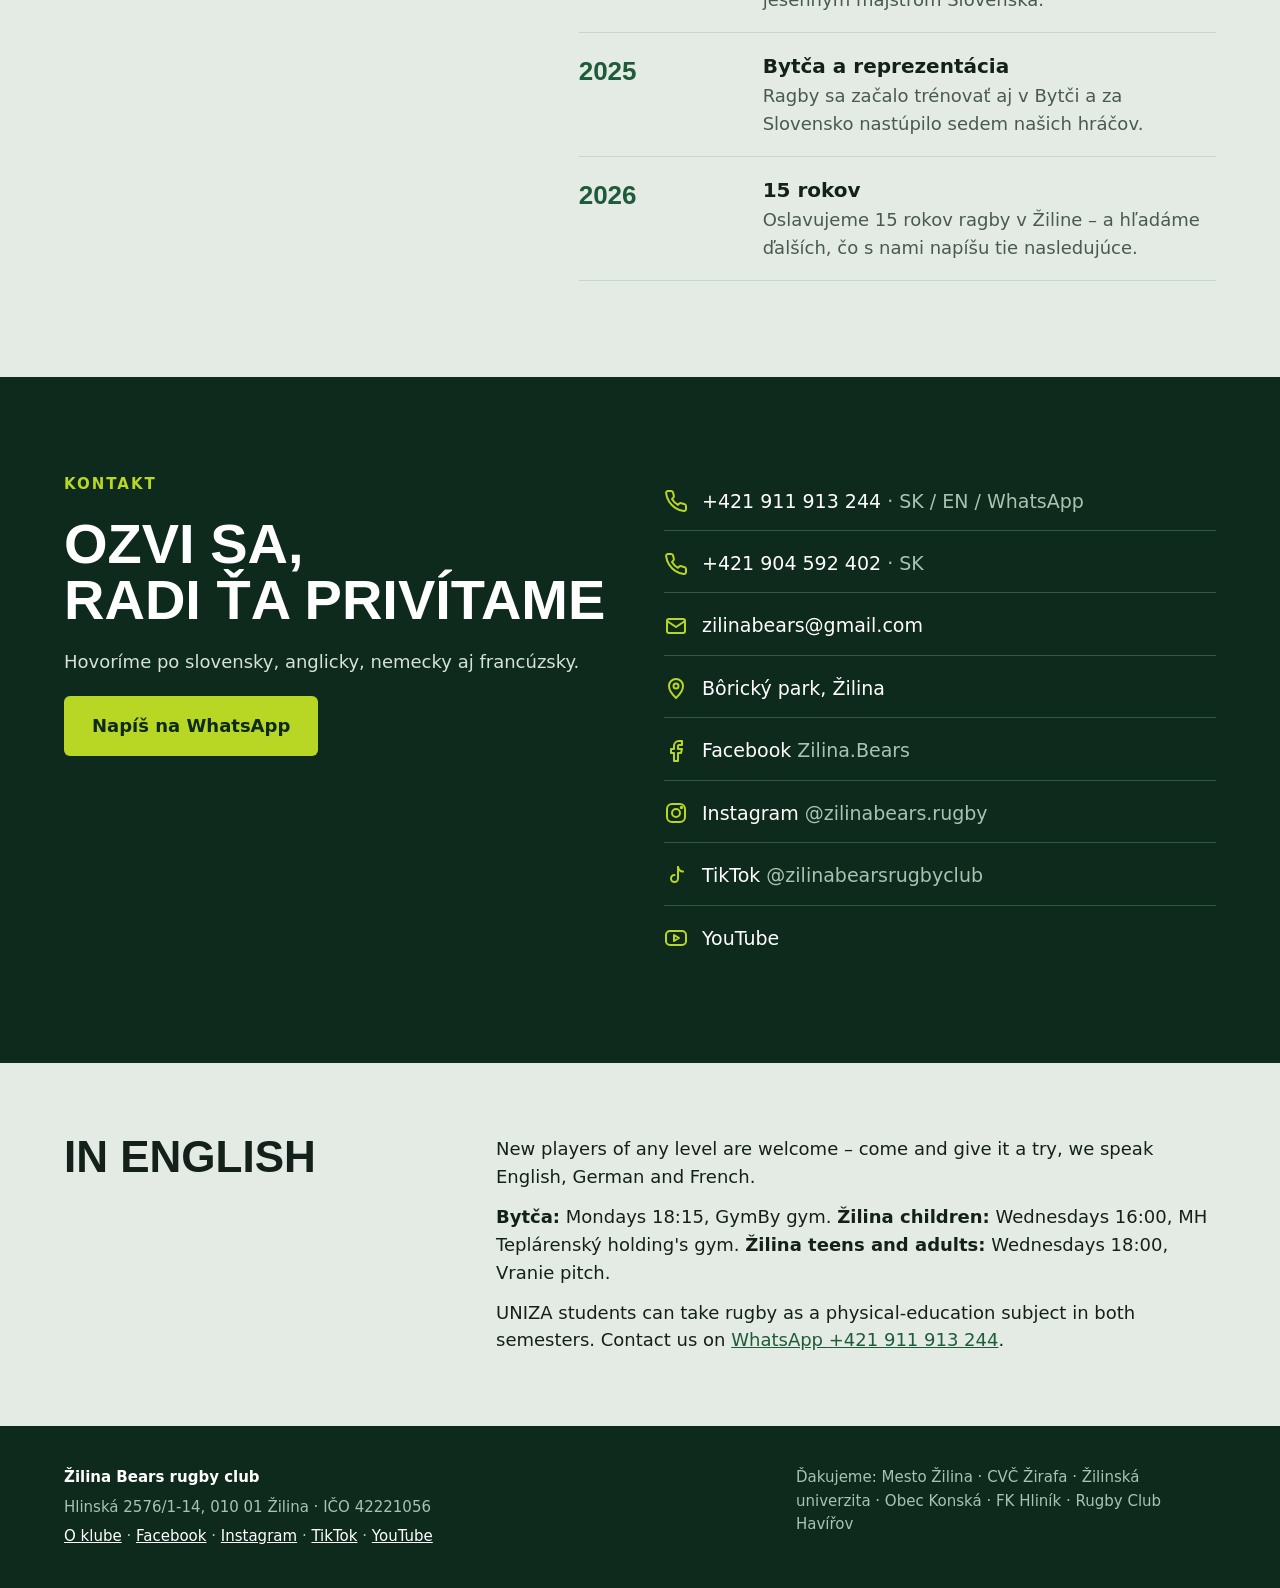
==== commit 7086d130: "Vlastná stránka pre každú akciu - Dlaždice akcií sú klikacie a vedú na /akcia/<id> so všetkými údajm" ====
--- a/index.html
+++ b/index.html
@@ -103,7 +103,7 @@
 <p style="margin:24px 0 0;font-size:20px;max-width:760px">Najlepší môžu reprezentovať Slovensko alebo Česko – v roku 2025 nastúpilo za Slovensko sedem našich hráčov.</p>
 </section>
 
-<!--@akcie-uvod--><section id="akcie" class="wrap sec"><div class="sec-head"><div><div class="kicker">Kalendár</div><h2 class="disp h2">Najbližšie akcie</h2></div><a class="more" href="akcie.html">Celý kalendár a odber →</a></div><div class="grid news akcie"><article class="post akcia najblizsia" id="najblizsia" data-kat="vsetci"><div class="thumb ak-d" aria-hidden="true"><b>14.</b><span>nov</span><small>sobota</small></div><div class="body"><span class="meta"><span class="badge ak-naj">Najbližšia akcia</span><span class="badge akcia-k">Všetci</span></span><h3>Priateľský zápas SVK–ALB + turnaj detí</h3><p class="ak-m"><a href="https://maps.app.goo.gl/2mWFptfsUhBkxzyQ8">Piešťany, Kuzmányho 15, Slovensko →</a></p></div></article></div></section><!--/@akcie-uvod-->
+<!--@akcie-uvod--><section id="akcie" class="wrap sec"><div class="sec-head"><div><div class="kicker">Kalendár</div><h2 class="disp h2">Najbližšie akcie</h2></div><a class="more" href="akcie.html">Celý kalendár a odber →</a></div><div class="grid news akcie"><a class="post akcia najblizsia" id="najblizsia" href="akcia/2026-11-14-priatelsky-zapas-svk-alb-turnaj-deti.html" data-kat="vsetci"><div class="thumb ak-d" aria-hidden="true"><b>14.</b><span>nov</span><small>sobota</small></div><span class="body"><span class="meta"><span class="badge ak-naj">Najbližšia akcia</span><span class="badge akcia-k">Všetci</span></span><h3>Priateľský zápas SVK–ALB + turnaj detí</h3><p class="ak-m">Piešťany, Kuzmányho 15, Slovensko</p><p>Začiatok 10:00</p><span class="ak-viac">Detail akcie →</span></span></a></div></section><!--/@akcie-uvod-->
 
 <section id="o-ragby" style="background:#fff">
 <div class="wrap sec">
--- a/assets/css/style.css
+++ b/assets/css/style.css
@@ -211,3 +211,21 @@
 .odber ul{list-style:none;margin:0;padding:0;flex:2 1 380px;display:grid;grid-template-columns:repeat(auto-fill,minmax(140px,1fr));gap:8px 20px}
 .odber li{display:flex;flex-direction:column}.odber li a{font-weight:700}
 .odber-p{flex-basis:100%;font-size:14px;color:var(--muted)}
+
+/* ---------- detail akcie */
+a.post.akcia{cursor:pointer}
+.ak-viac{font-weight:700;color:var(--mid);margin-top:auto;padding-top:6px}
+.ak-hero{padding-top:48px;padding-bottom:48px;display:flex;flex-direction:column;gap:14px}
+.ak-hero h1{font-size:clamp(40px,5.5vw,64px);margin:0}
+.ak-spat{color:var(--pale);font-weight:600}
+.ak-kedy{margin:0;font-size:22px;color:var(--accent);font-weight:700}
+.ak-detail{padding-top:40px;padding-bottom:96px}
+.ak-info{max-width:820px;margin:0 0 28px;display:flex;flex-direction:column;gap:2px;background:#fff;border-radius:12px;box-shadow:0 1px 3px rgba(14,42,28,.12);overflow:hidden}
+.ak-info>div{display:grid;grid-template-columns:140px 1fr;gap:16px;padding:16px 22px;border-bottom:1px solid var(--line)}
+.ak-info>div:last-child{border-bottom:0}
+.ak-info dt{font-weight:700;color:var(--muted);text-transform:uppercase;font-size:14px;letter-spacing:1px;padding-top:3px}
+.ak-info dd{margin:0;font-size:18px}.ak-info dd a{font-weight:700;white-space:nowrap}
+.ak-info dd ul{list-style:none;margin:0;padding:0}.ak-info dd li b{margin-right:6px}
+.ak-info .ak-z{background:#F1F7D2}.ak-info .ak-z0 dd{color:var(--muted);font-style:italic}
+.ak-tl{display:flex;flex-wrap:wrap;gap:12px}
+@media (max-width:560px){.ak-info>div{grid-template-columns:1fr;gap:4px}.ak-tl .btn{flex:1 1 100%}}
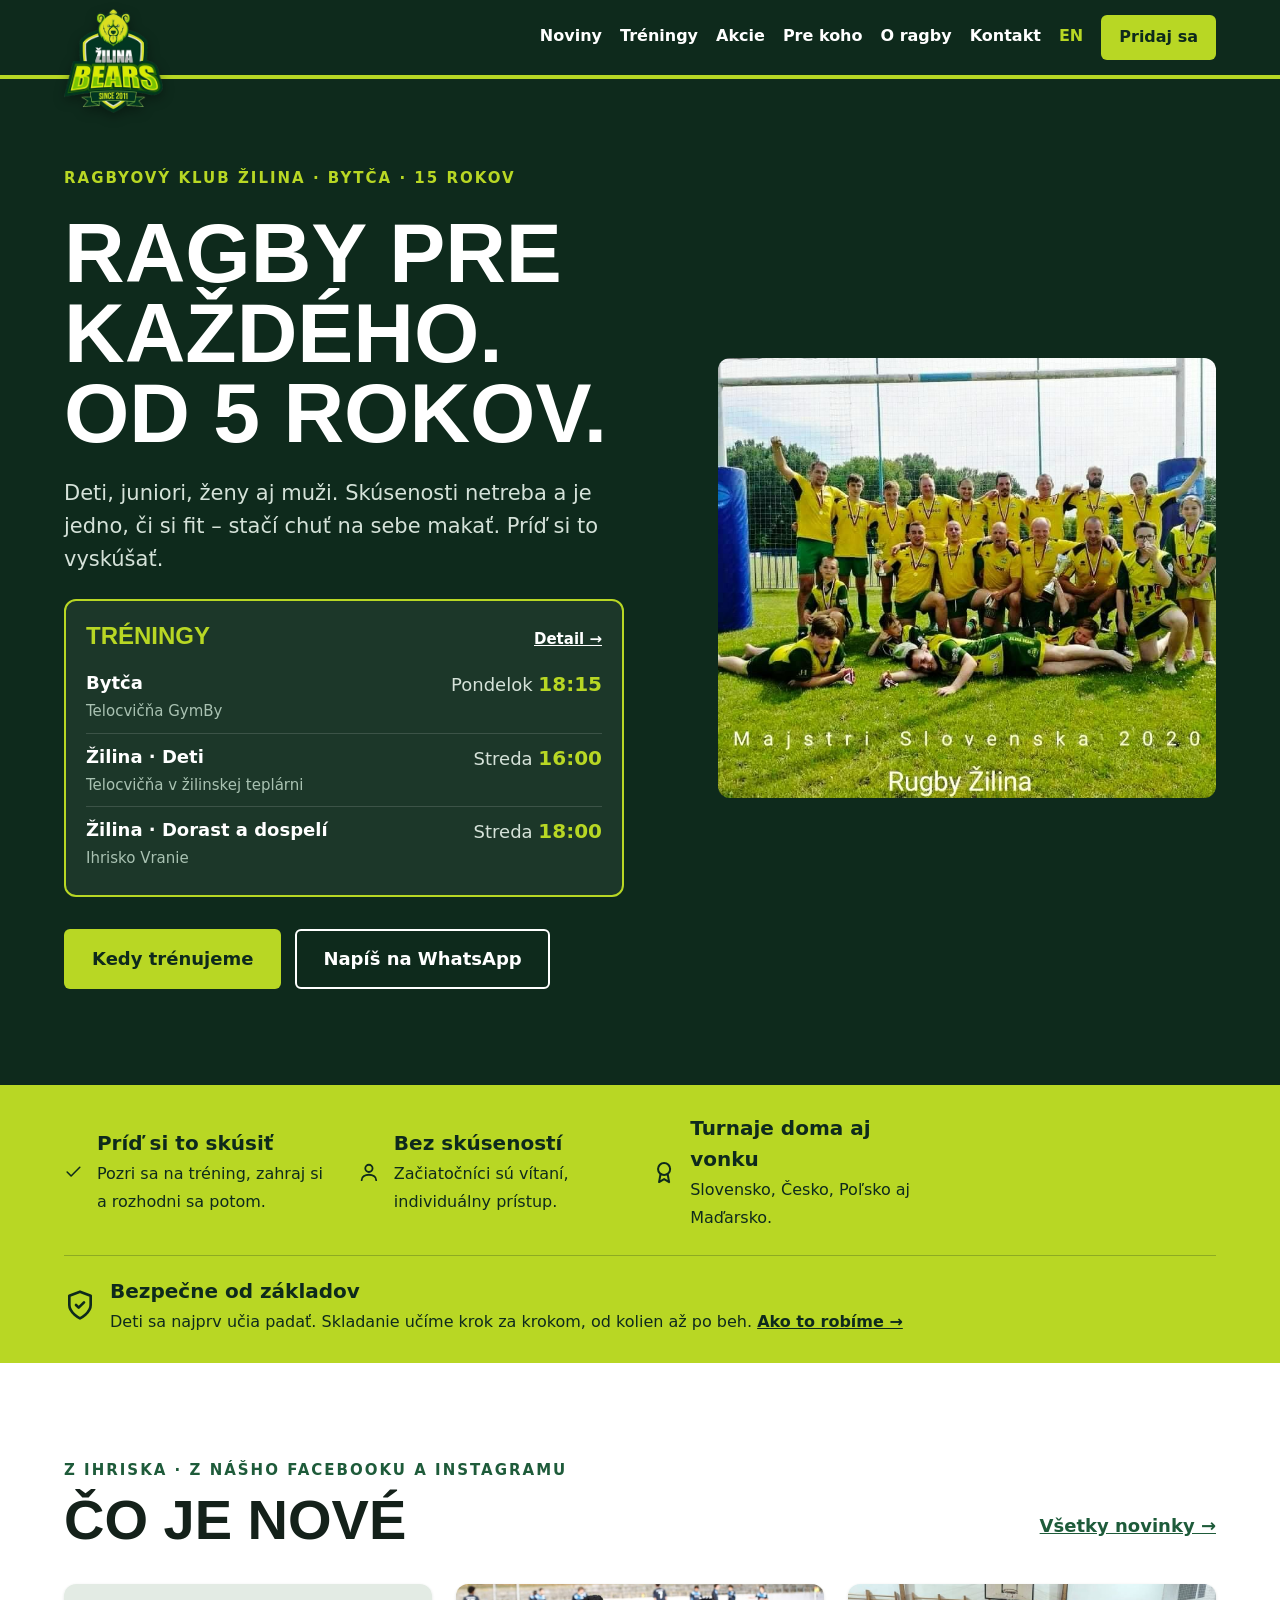
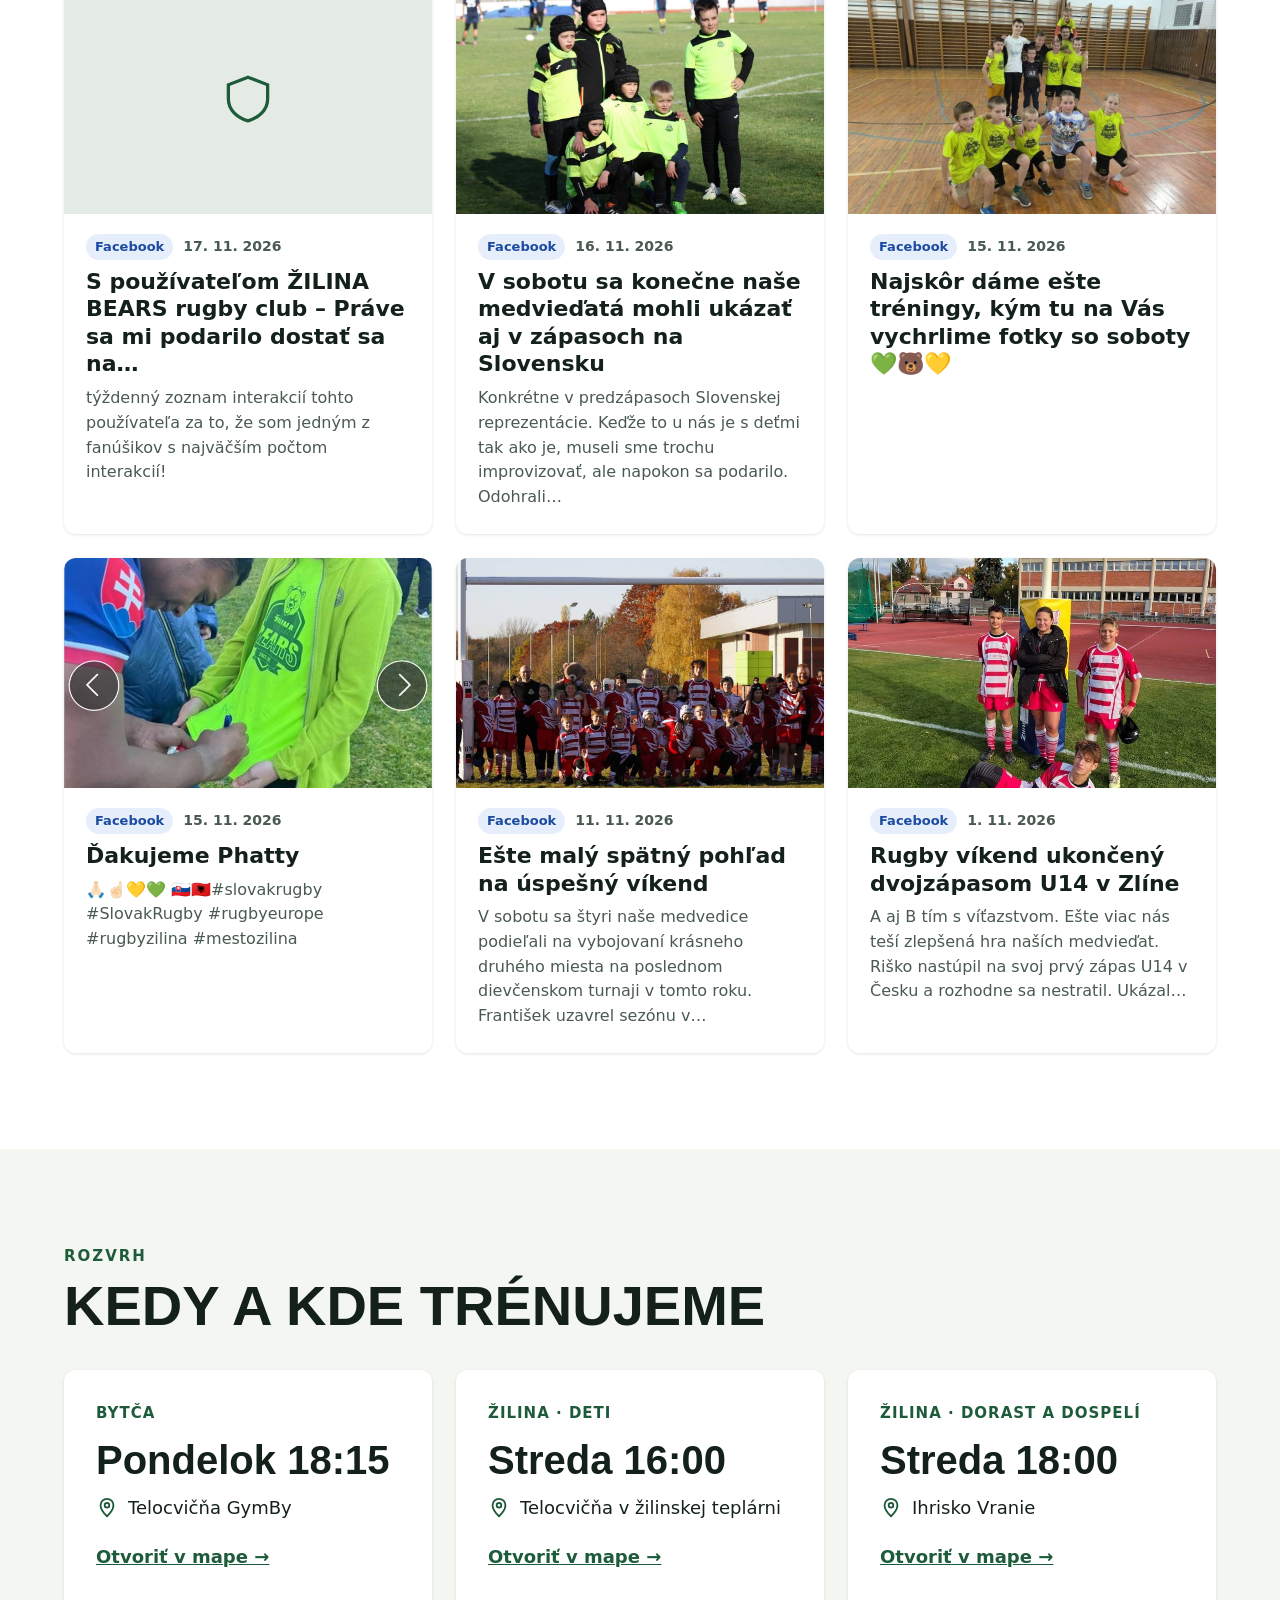
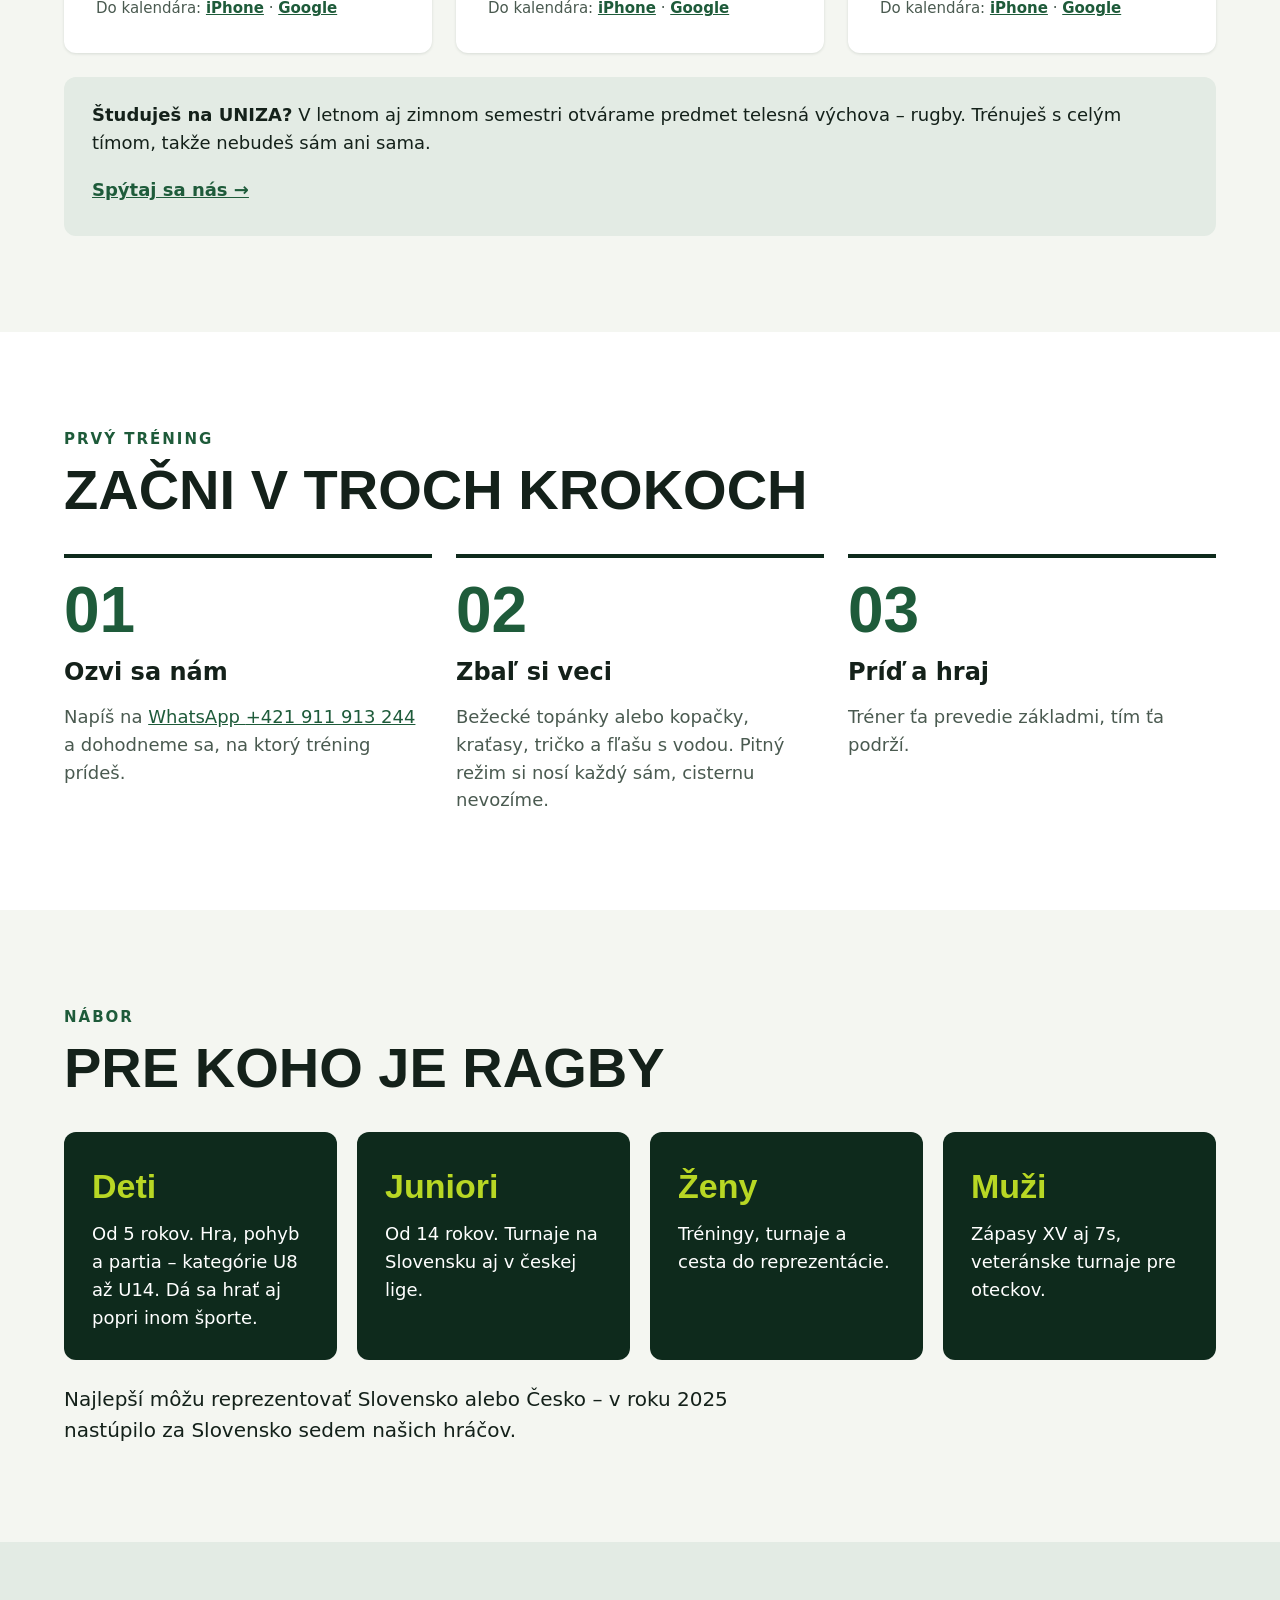
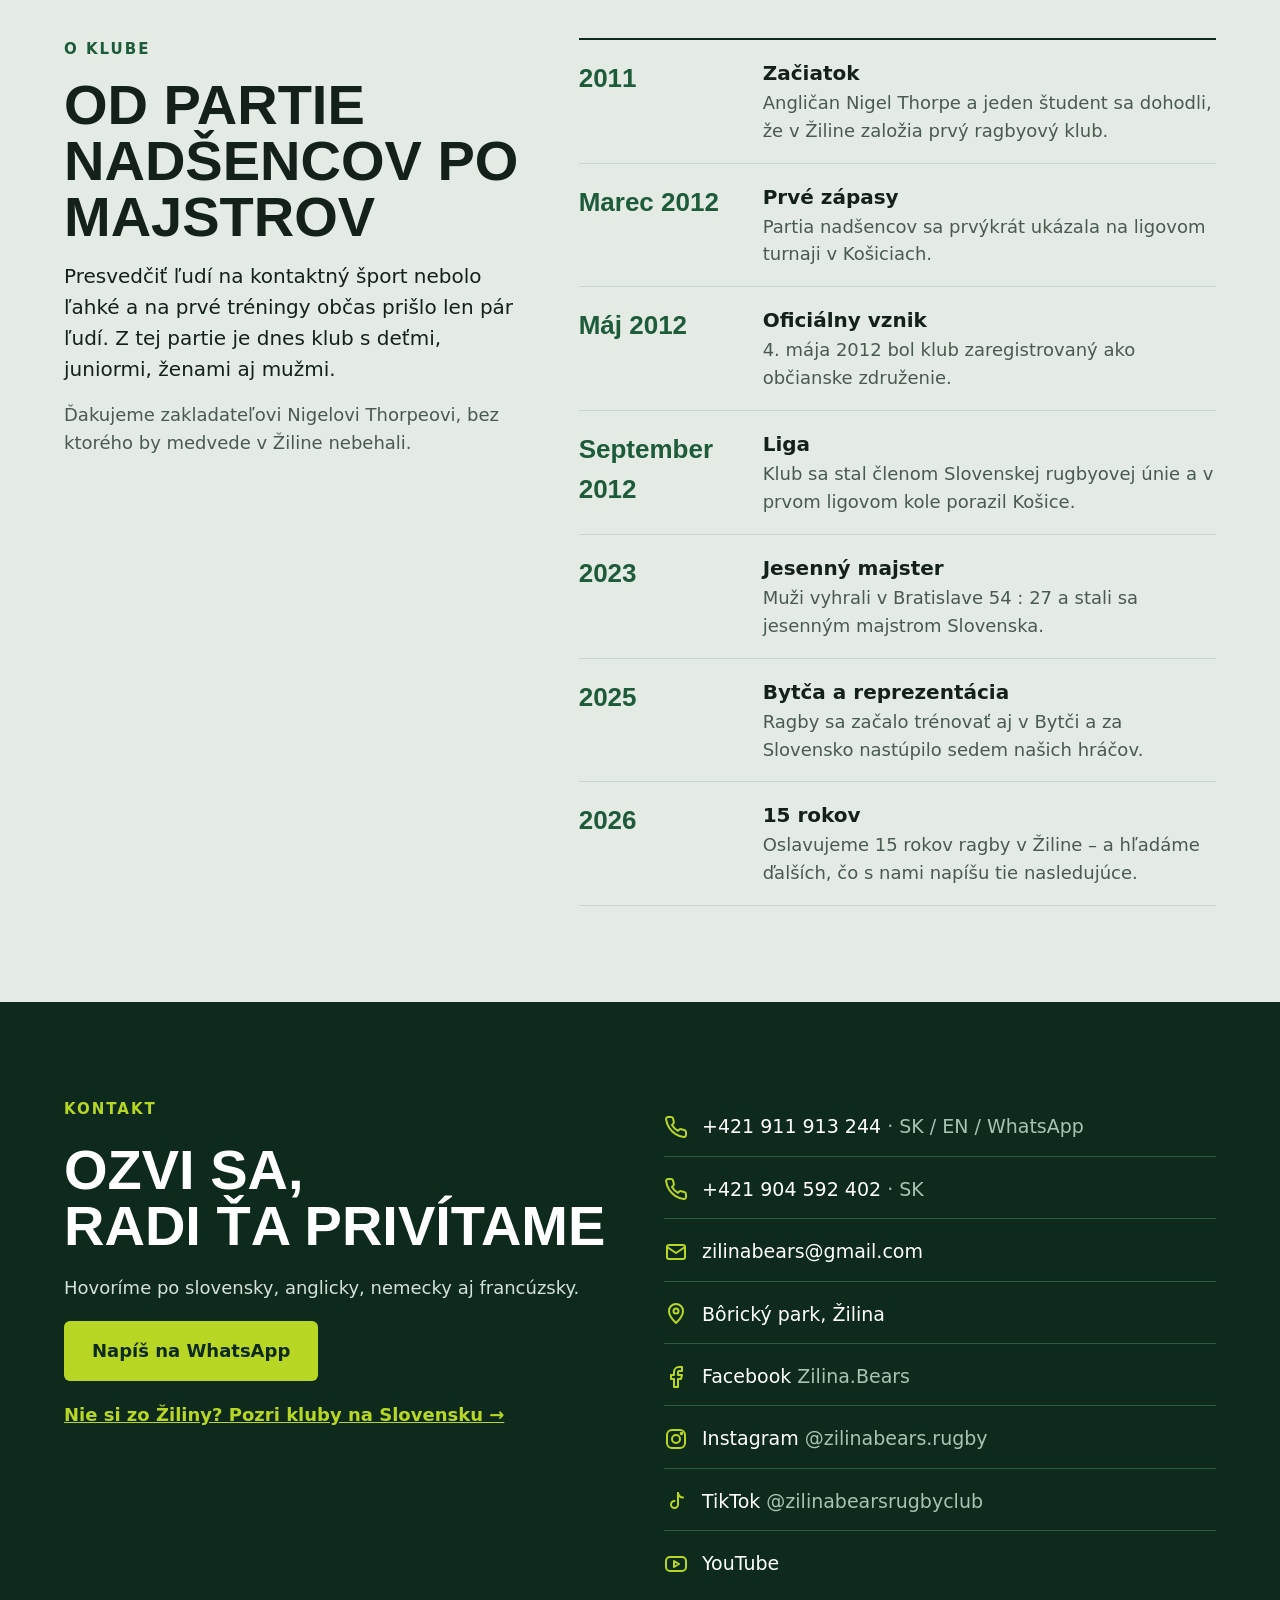
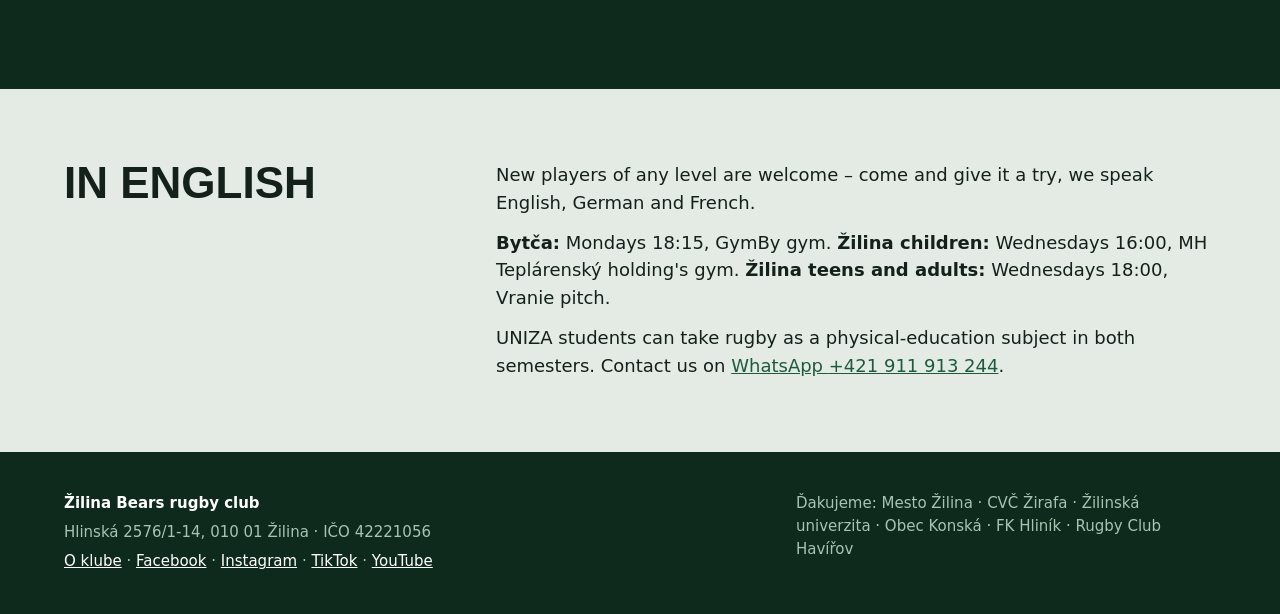
==== commit e0a821fc: "Stránka Kluby na Slovensku Odkaz na SRÚ a profily klubov RC Slovan United, Slávia Košice RC a RUC Pi" ====
--- a/index.html
+++ b/index.html
@@ -11,7 +11,7 @@
 <meta name="theme-color" content="#0E2A1C">
 <link rel="icon" href="assets/img/favicon.svg" type="image/svg+xml">
 <link rel="preload" href="assets/fonts/barlow-condensed-latin-ext-800-normal.woff2" as="font" type="font/woff2" crossorigin>
-<link rel="stylesheet" href="assets/css/style.css">
+<link rel="stylesheet" href="assets/css/style.css?v=f63e2d9e">
 </head>
 <body>
 <header class="top">
@@ -37,10 +37,10 @@
 <div class="kicker">Ragbyový klub Žilina · Bytča · 15 rokov</div>
 <h1 class="disp">Ragby pre každého.<br>Od 5 rokov.</h1>
 <p>Deti, juniori, ženy aj muži. Skúsenosti netreba a je jedno, či si fit – stačí chuť na sebe makať. Príď si to vyskúšať.</p>
-<!--@oznam--><div id="oznam" class="oznam" role="status"><p>Žilina · Deti od 11. 11. trénuje v stredu o 16:00 · Telocvičňa v žilinskej teplárni. <a href="https://maps.app.goo.gl/iWfzGtFoZqtFJgkA8">Mapa →</a></p></div><!--/@oznam-->
+<!--@oznam--><div id="oznam" class="oznam" role="status" hidden></div><!--/@oznam-->
 <div class="hero-sched" aria-label="Tréningy">
 <div class="hs-head"><span>Tréningy</span><a href="#treningy">Detail →</a></div>
-<ul id="hero-sched"><!--@rozvrh-hero--><li><span class="hs-g">Bytča</span><span class="hs-t">Pondelok <b>18:15</b></span><span class="hs-p">Telocvičňa GymBy</span></li><li class="zmena"><span class="hs-g">Žilina · Deti</span><span class="hs-t">Streda <b>16:00</b></span><span class="hs-p">Telocvičňa v žilinskej teplárni</span><span class="hs-z">Zmena od 11. 11.</span></li><li><span class="hs-g">Žilina · Dorast a dospelí</span><span class="hs-t">Streda <b>18:00</b></span><span class="hs-p">Ihrisko Vranie</span></li><!--/@rozvrh-hero--></ul>
+<ul id="hero-sched"><!--@rozvrh-hero--><li><span class="hs-g">Bytča</span><span class="hs-t">Pondelok <b>18:15</b></span><span class="hs-p">Telocvičňa GymBy</span></li><li><span class="hs-g">Žilina · Deti</span><span class="hs-t">Streda <b>16:00</b></span><span class="hs-p">Telocvičňa v žilinskej teplárni</span></li><li><span class="hs-g">Žilina · Dorast a dospelí</span><span class="hs-t">Streda <b>18:00</b></span><span class="hs-p">Ihrisko Vranie</span></li><!--/@rozvrh-hero--></ul>
 </div>
 <div style="display:flex;flex-wrap:wrap;gap:14px;padding-top:8px">
 <a class="btn btn-y" href="#treningy">Kedy trénujeme</a>
@@ -72,7 +72,7 @@
 <div class="sec-head"><div><div class="kicker">Rozvrh</div><h2 class="disp h2">Kedy a kde trénujeme</h2></div></div>
 <div class="grid train" id="train-grid">
 <!--@rozvrh-karty--><article class="card"><div class="kicker" style="letter-spacing:1px">Bytča</div><h3>Pondelok 18:15</h3><div class="row"><svg width="22" height="22" viewBox="0 0 24 24" fill="none" stroke="#1E5B3A" stroke-width="2" stroke-linecap="round" stroke-linejoin="round" aria-hidden="true"><path d="M12 21s-7-6.5-7-12a7 7 0 0 1 14 0c0 5.5-7 12-7 12z"/><circle cx="12" cy="9" r="2.5"/></svg><span>Telocvičňa GymBy</span></div><a class="more" href="https://maps.app.goo.gl/UrJNcmHoS493SBY5A">Otvoriť v mape →</a><div class="cal">Do kalendára: <a href="webcal://zilinabears.github.io/kalendar/treningy-bytca.ics">iPhone</a> · <a href="https://calendar.google.com/calendar/render?cid=webcal%3A%2F%2Fzilinabears.github.io%2Fkalendar%2Ftreningy-bytca.ics" target="_blank" rel="noopener">Google</a></div></article>
-<article class="card"><div class="kicker" style="letter-spacing:1px">Žilina · Deti</div><h3>Streda 16:00</h3><div class="row"><svg width="22" height="22" viewBox="0 0 24 24" fill="none" stroke="#1E5B3A" stroke-width="2" stroke-linecap="round" stroke-linejoin="round" aria-hidden="true"><path d="M12 21s-7-6.5-7-12a7 7 0 0 1 14 0c0 5.5-7 12-7 12z"/><circle cx="12" cy="9" r="2.5"/></svg><span>Telocvičňa v žilinskej teplárni</span></div><div class="zmena-box"><strong>Nové od 11. 11.</strong>Pozor na zmenený čas alebo miesto.</div><a class="more" href="https://maps.app.goo.gl/iWfzGtFoZqtFJgkA8">Otvoriť v mape →</a><div class="cal">Do kalendára: <a href="webcal://zilinabears.github.io/kalendar/treningy-zilina-deti.ics">iPhone</a> · <a href="https://calendar.google.com/calendar/render?cid=webcal%3A%2F%2Fzilinabears.github.io%2Fkalendar%2Ftreningy-zilina-deti.ics" target="_blank" rel="noopener">Google</a></div></article>
+<article class="card"><div class="kicker" style="letter-spacing:1px">Žilina · Deti</div><h3>Streda 16:00</h3><div class="row"><svg width="22" height="22" viewBox="0 0 24 24" fill="none" stroke="#1E5B3A" stroke-width="2" stroke-linecap="round" stroke-linejoin="round" aria-hidden="true"><path d="M12 21s-7-6.5-7-12a7 7 0 0 1 14 0c0 5.5-7 12-7 12z"/><circle cx="12" cy="9" r="2.5"/></svg><span>Telocvičňa v žilinskej teplárni</span></div><a class="more" href="https://maps.app.goo.gl/iWfzGtFoZqtFJgkA8">Otvoriť v mape →</a><div class="cal">Do kalendára: <a href="webcal://zilinabears.github.io/kalendar/treningy-zilina-deti.ics">iPhone</a> · <a href="https://calendar.google.com/calendar/render?cid=webcal%3A%2F%2Fzilinabears.github.io%2Fkalendar%2Ftreningy-zilina-deti.ics" target="_blank" rel="noopener">Google</a></div></article>
 <article class="card"><div class="kicker" style="letter-spacing:1px">Žilina · Dorast a dospelí</div><h3>Streda 18:00</h3><div class="row"><svg width="22" height="22" viewBox="0 0 24 24" fill="none" stroke="#1E5B3A" stroke-width="2" stroke-linecap="round" stroke-linejoin="round" aria-hidden="true"><path d="M12 21s-7-6.5-7-12a7 7 0 0 1 14 0c0 5.5-7 12-7 12z"/><circle cx="12" cy="9" r="2.5"/></svg><span>Ihrisko Vranie</span></div><a class="more" href="https://maps.app.goo.gl/re14RBJkdunNndHU6">Otvoriť v mape →</a><div class="cal">Do kalendára: <a href="webcal://zilinabears.github.io/kalendar/treningy-zilina-dorast-a-dospeli.ics">iPhone</a> · <a href="https://calendar.google.com/calendar/render?cid=webcal%3A%2F%2Fzilinabears.github.io%2Fkalendar%2Ftreningy-zilina-dorast-a-dospeli.ics" target="_blank" rel="noopener">Google</a></div></article><!--/@rozvrh-karty-->
 </div>
 <div class="callout" id="uniza">
@@ -103,7 +103,7 @@
 <p style="margin:24px 0 0;font-size:20px;max-width:760px">Najlepší môžu reprezentovať Slovensko alebo Česko – v roku 2025 nastúpilo za Slovensko sedem našich hráčov.</p>
 </section>
 
-<!--@akcie-uvod--><section id="akcie" class="wrap sec"><div class="sec-head"><div><div class="kicker">Kalendár</div><h2 class="disp h2">Najbližšie akcie</h2></div><a class="more" href="akcie.html">Celý kalendár a odber →</a></div><div class="grid news akcie"><a class="post akcia najblizsia" id="najblizsia" href="akcia/2026-11-14-priatelsky-zapas-svk-alb-turnaj-deti.html" data-kat="vsetci"><div class="thumb ak-d" aria-hidden="true"><b>14.</b><span>nov</span><small>sobota</small></div><span class="body"><span class="meta"><span class="badge ak-naj">Najbližšia akcia</span><span class="badge akcia-k">Všetci</span></span><h3>Priateľský zápas SVK–ALB + turnaj detí</h3><p class="ak-m">Piešťany, Kuzmányho 15, Slovensko</p><p>Začiatok 10:00</p><span class="ak-viac">Detail akcie →</span></span></a></div></section><!--/@akcie-uvod-->
+<!--@akcie-uvod--><!--/@akcie-uvod-->
 
 <section id="o-ragby" style="background:#fff">
 <div class="wrap sec">
@@ -130,6 +130,7 @@
 <h2 class="disp h2">Ozvi sa,<br>radi ťa privítame</h2>
 <p style="margin:0;color:var(--pale)">Hovoríme po slovensky, anglicky, nemecky aj francúzsky.</p>
 <a class="btn btn-y" style="align-self:flex-start" href="napiste-nam.html">Napíš na WhatsApp</a>
+<a class="kluby-link" href="kluby.html">Nie si zo Žiliny? Pozri kluby na Slovensku →</a>
 </div>
 <div style="flex:1 1 420px;min-width:0;display:flex;flex-direction:column;gap:4px;font-size:19px">
 <a class="clink" href="tel:+421911913244" data-k="tel"><svg width="24" height="24" viewBox="0 0 24 24" fill="none" stroke="#B8D724" stroke-width="2" stroke-linecap="round" stroke-linejoin="round" aria-hidden="true"><path d="M22 16.9v3a2 2 0 0 1-2.2 2 19.8 19.8 0 0 1-8.6-3.1 19.5 19.5 0 0 1-6-6A19.8 19.8 0 0 1 2.1 4.2 2 2 0 0 1 4.1 2h3a2 2 0 0 1 2 1.7c.1 1 .4 1.9.7 2.8a2 2 0 0 1-.5 2.1L8 9.9a16 16 0 0 0 6 6l1.3-1.3a2 2 0 0 1 2.1-.4c.9.3 1.8.6 2.8.7a2 2 0 0 1 1.7 2z"/></svg><span><span data-k="cislo">+421 911 913 244</span> <span class="sub">· SK / EN / WhatsApp</span></span></a>
@@ -163,6 +164,6 @@
 <div style="max-width:420px">Ďakujeme: Mesto Žilina · CVČ Žirafa · Žilinská univerzita · Obec Konská · FK Hliník · Rugby Club Havířov</div>
 </div>
 </footer>
-<script src="assets/js/site.js" defer></script>
+<script src="assets/js/site.js?v=cf4e3ff6" defer></script>
 </body>
 </html>
--- a/assets/css/style.css
+++ b/assets/css/style.css
@@ -229,3 +229,10 @@
 .ak-info .ak-z{background:#F1F7D2}.ak-info .ak-z0 dd{color:var(--muted);font-style:italic}
 .ak-tl{display:flex;flex-wrap:wrap;gap:12px}
 @media (max-width:560px){.ak-info>div{grid-template-columns:1fr;gap:4px}.ak-tl .btn{flex:1 1 100%}}
+
+/* ---------- kluby na Slovensku */
+a.card.klub{display:flex;flex-direction:column;gap:6px;padding:24px 28px;text-decoration:none;color:inherit;transition:transform .15s}
+a.card.klub:hover{transform:translateY(-2px)}
+a.card.klub h3{margin:0}a.card.klub .more{margin-top:auto;padding-top:8px}
+.card.sru{border-left:6px solid var(--accent)}
+.kluby-link{color:var(--accent);font-weight:700;align-self:flex-start}
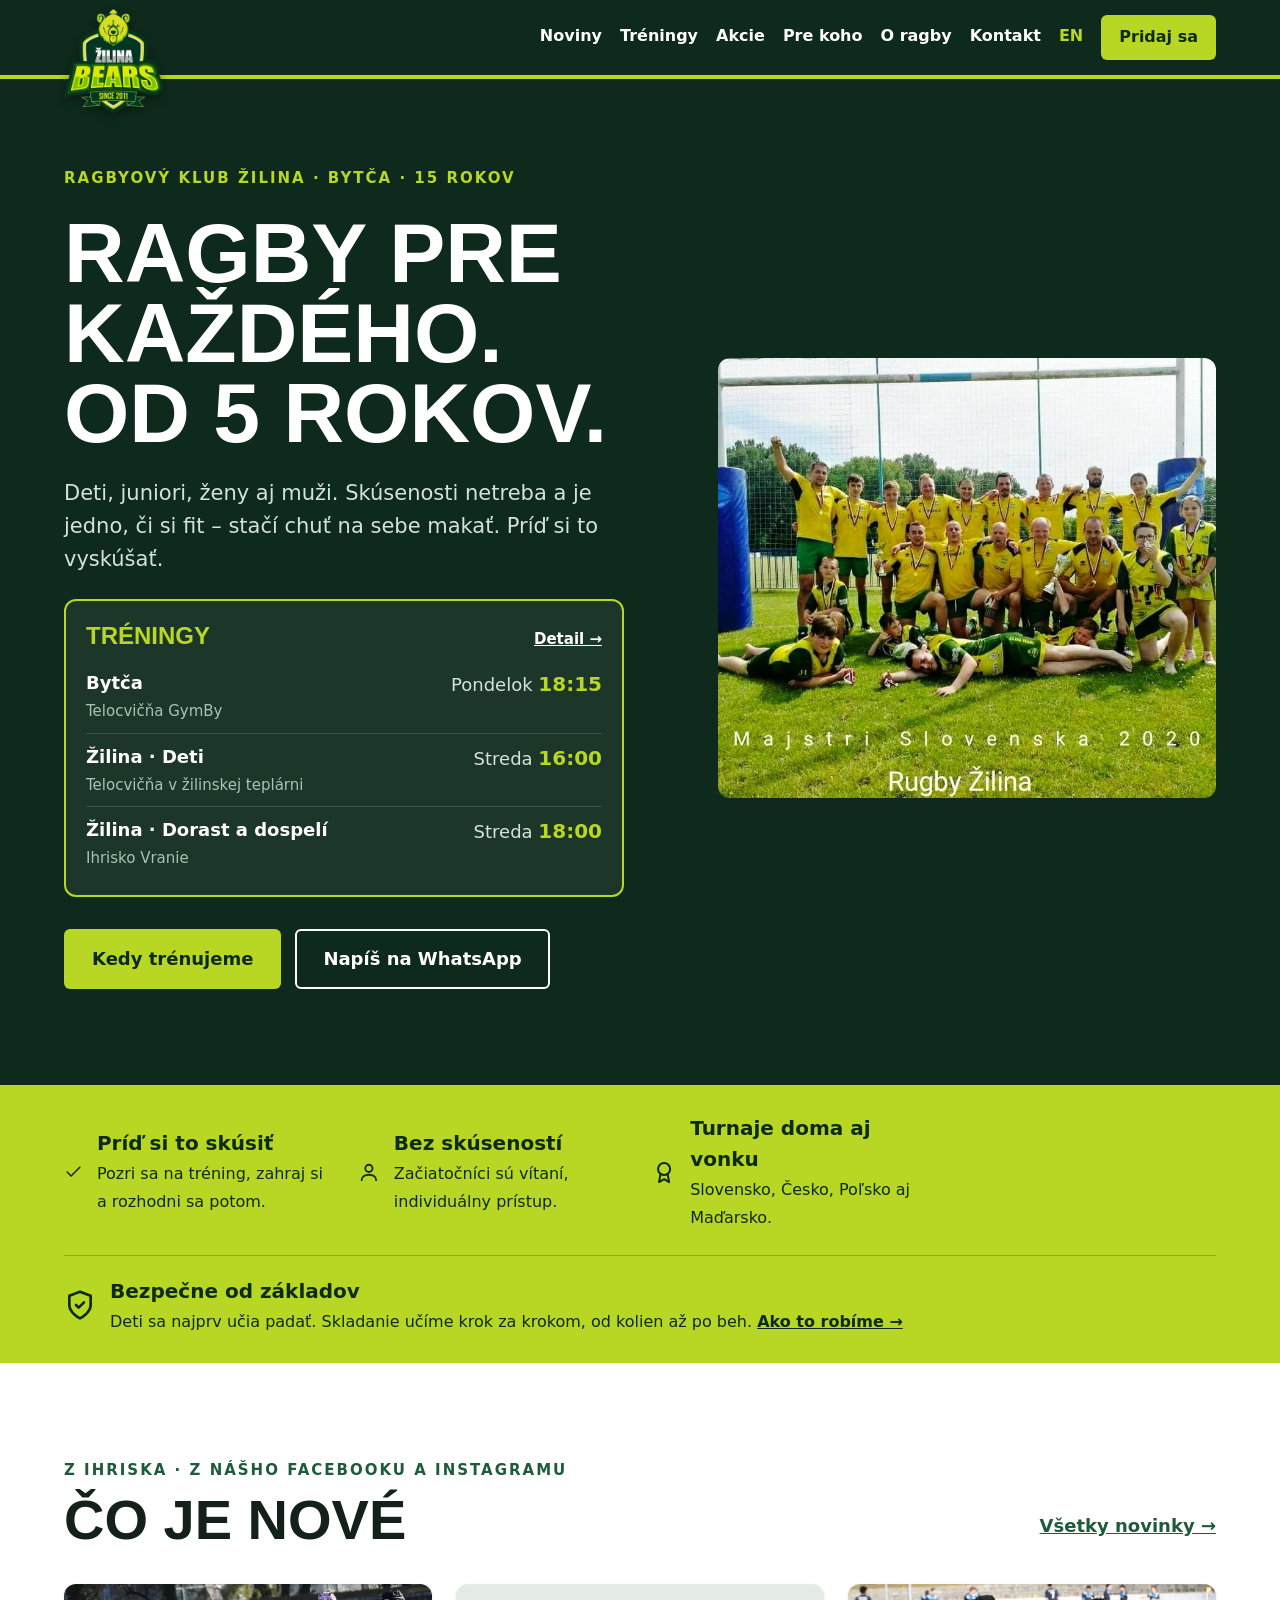
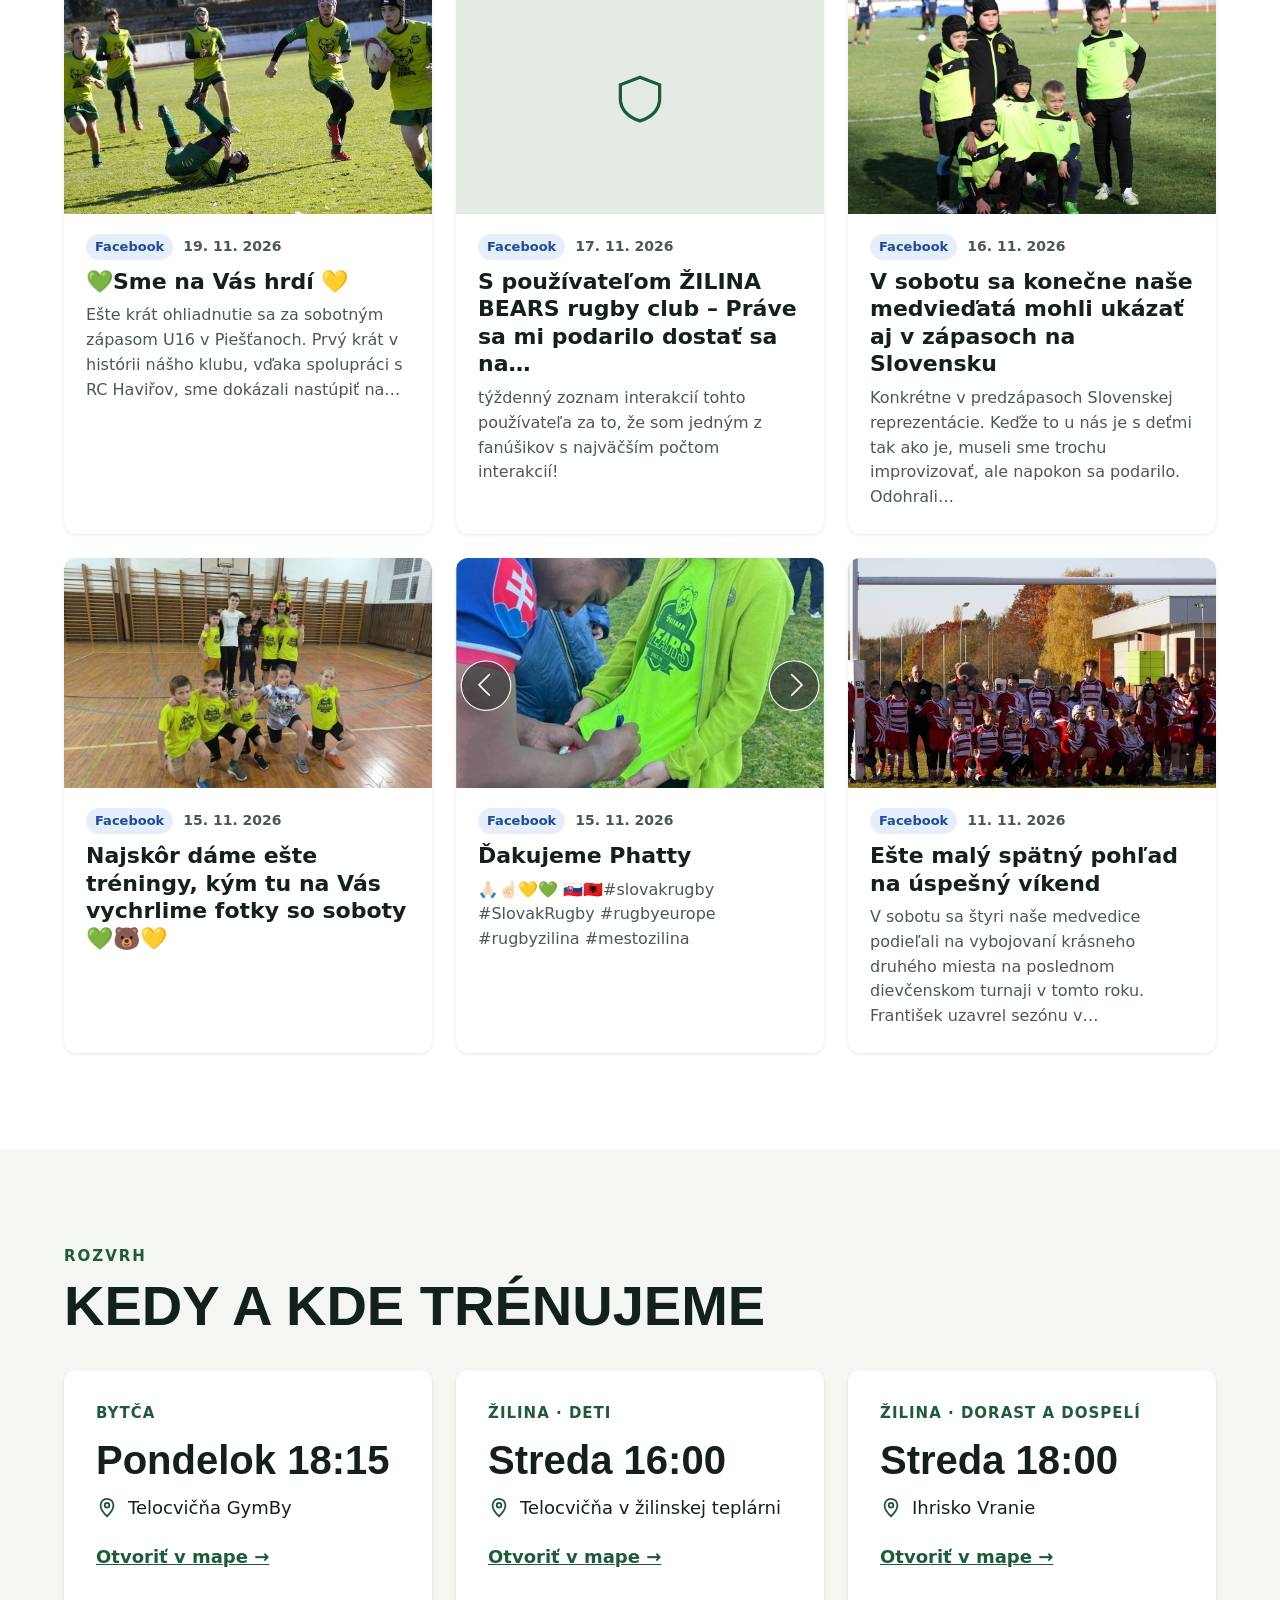
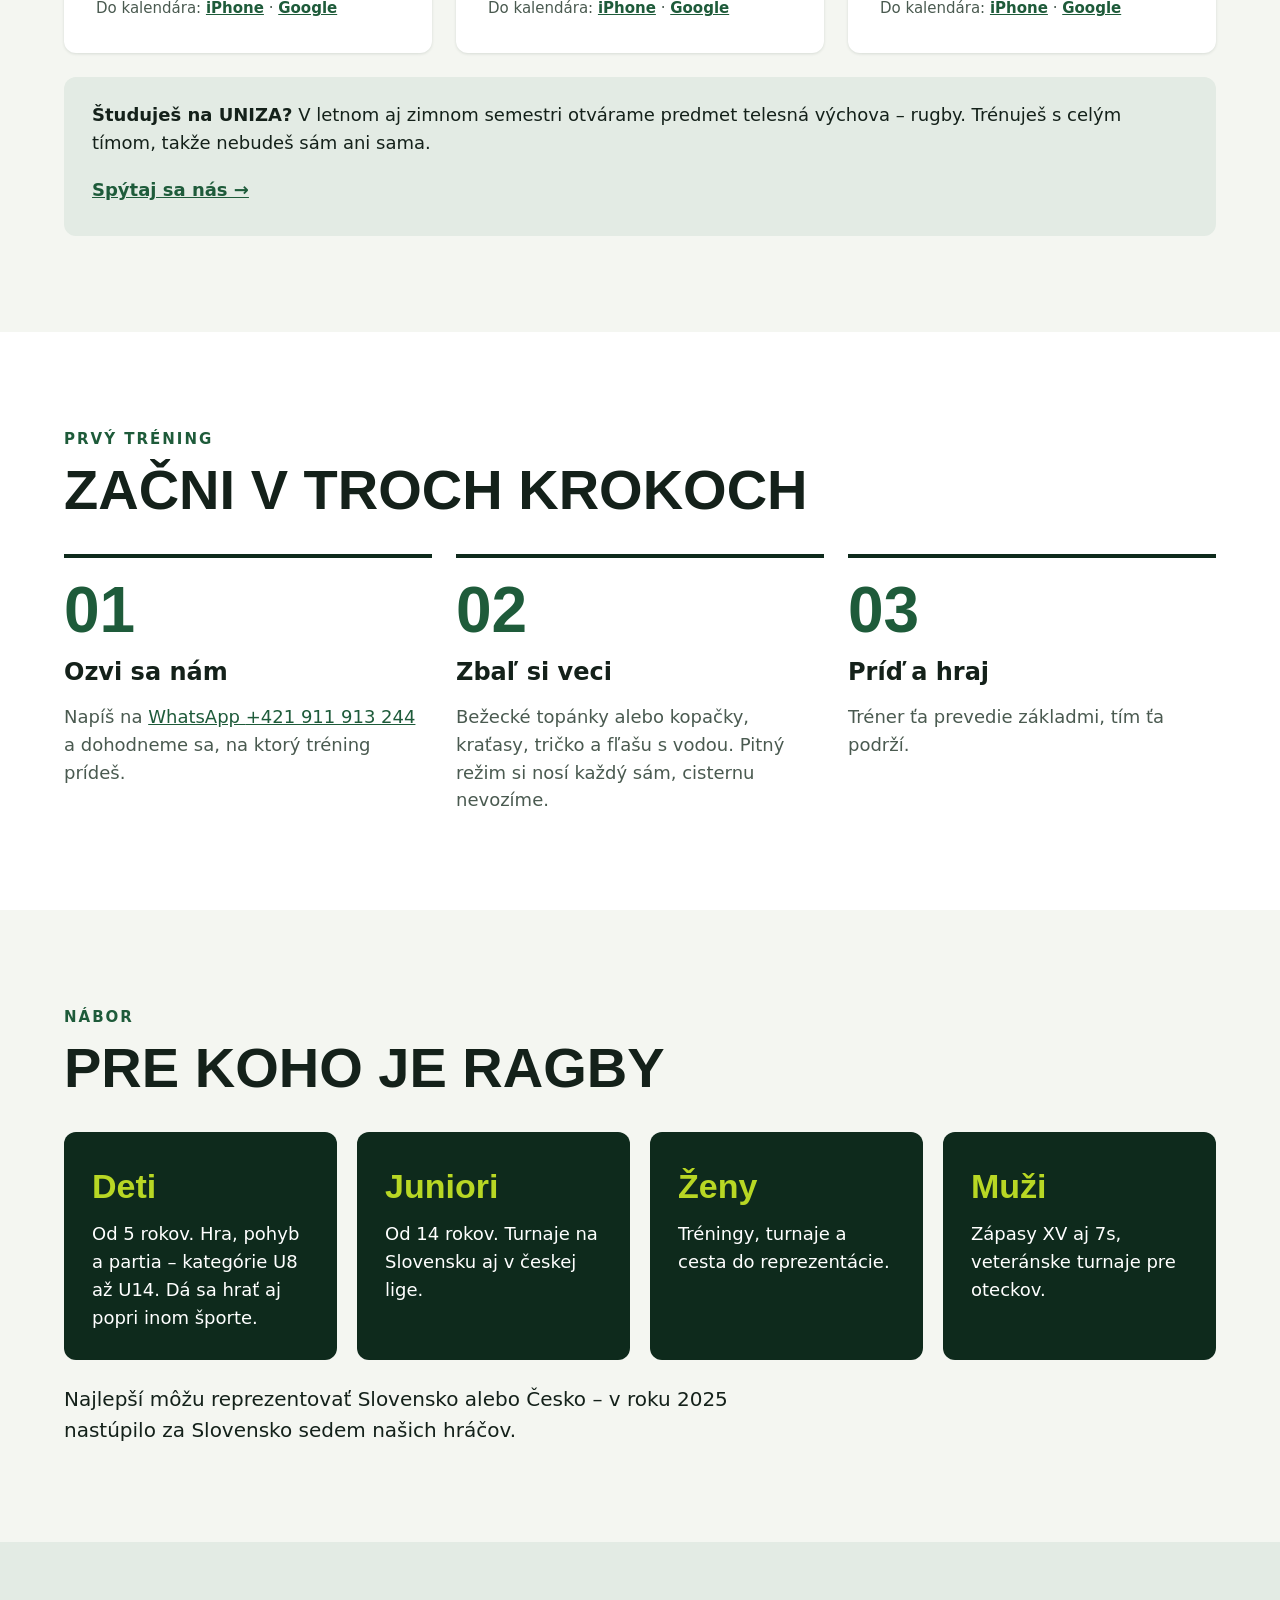
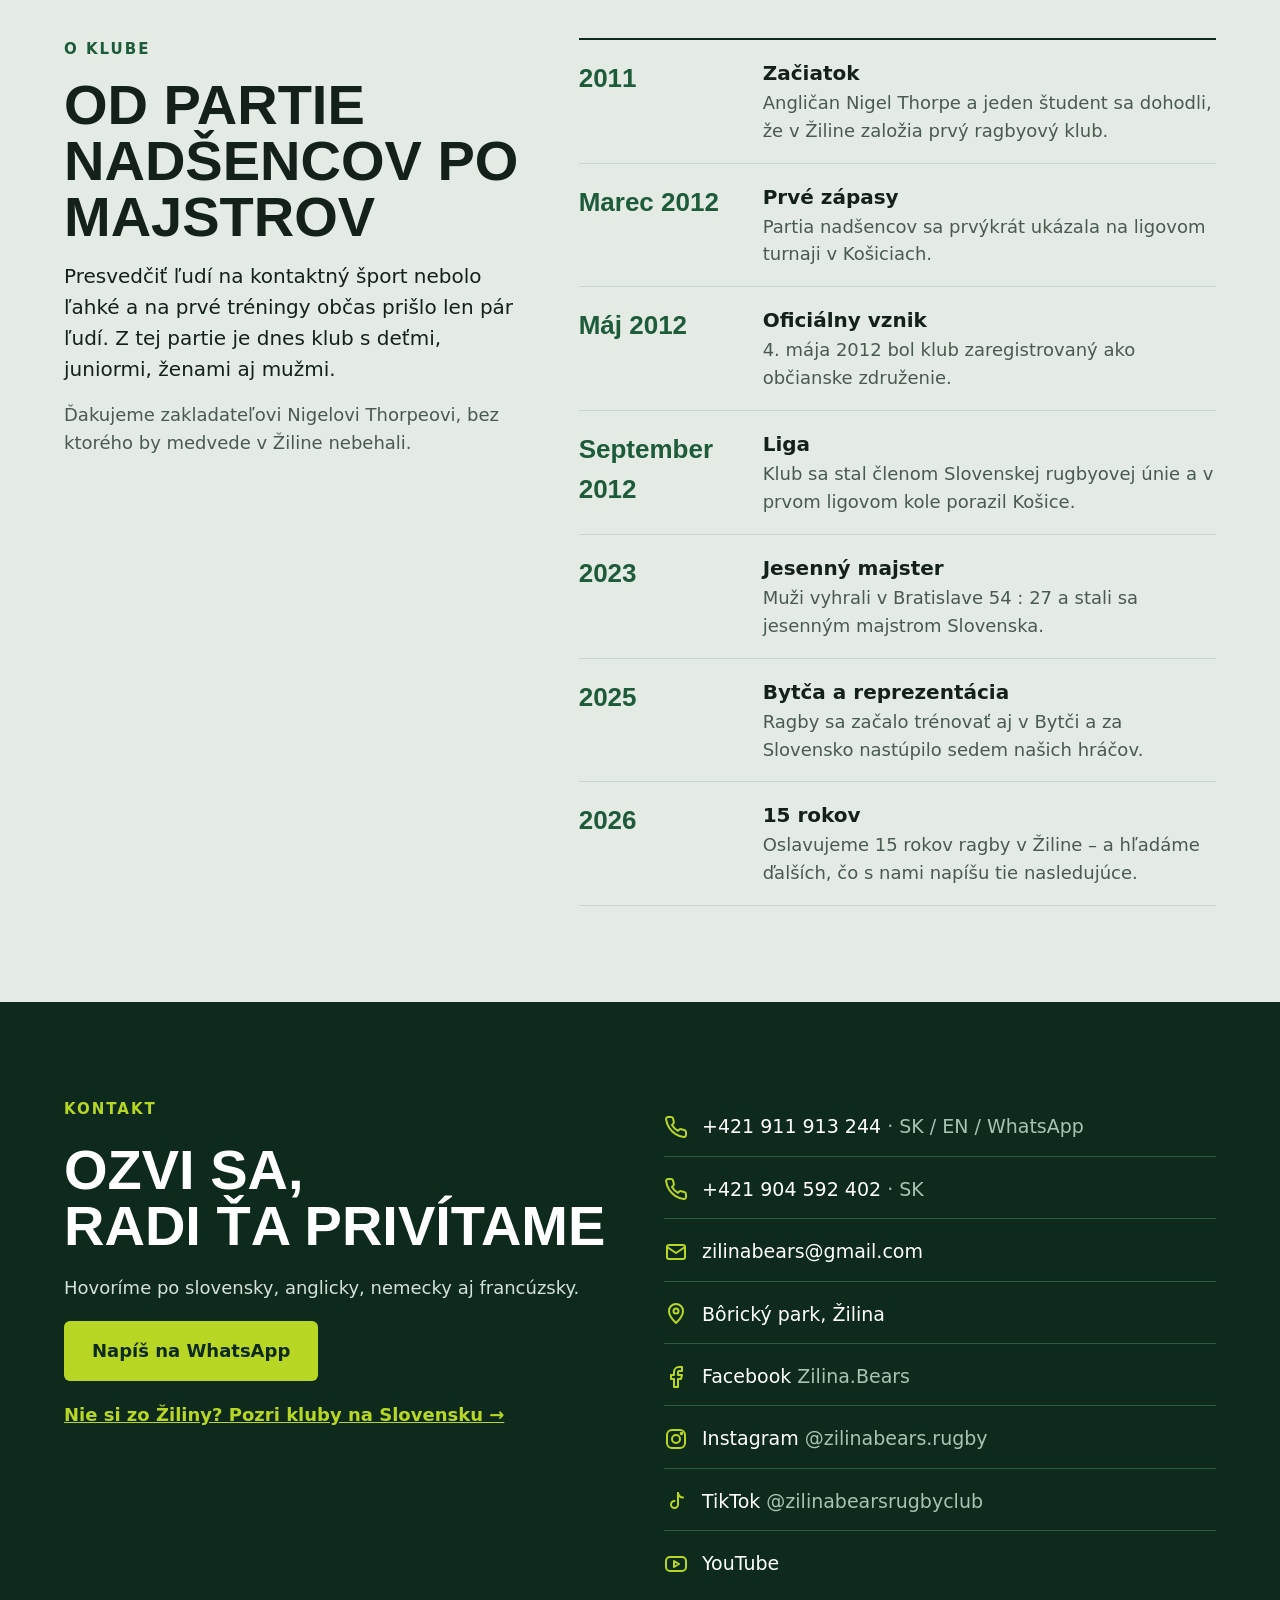
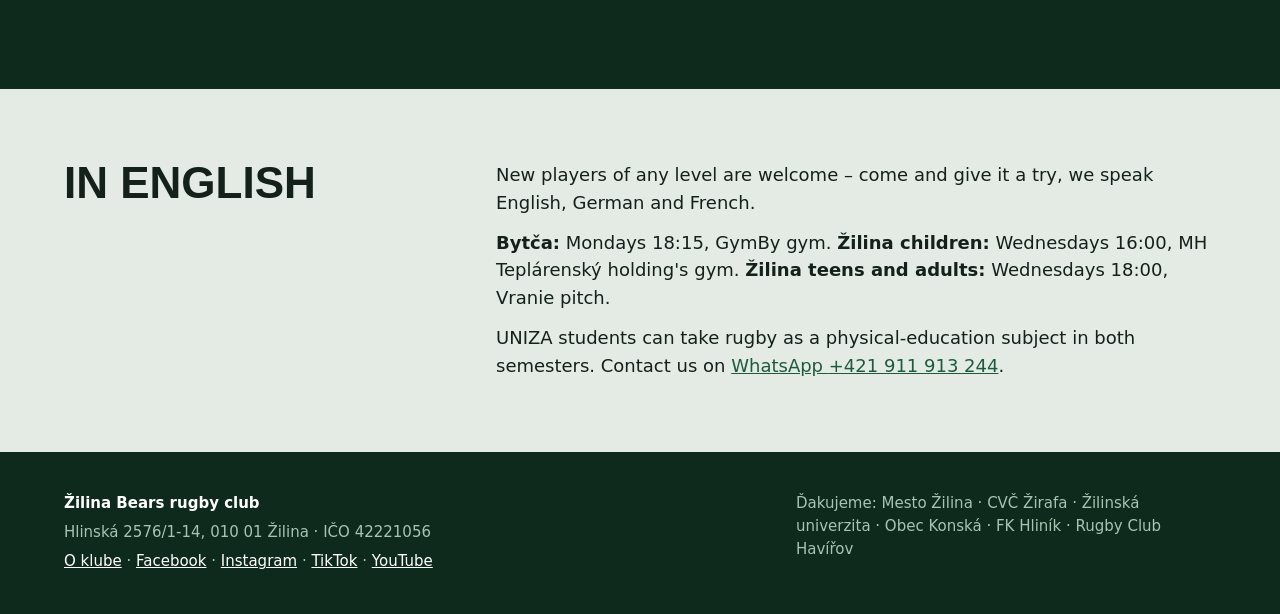
==== commit cdb4348e: "Overlay pri udalosti data/overlay.json: nadpis, text a voliteľne kicker, obrázok a tlačidlo. Zobrazí" ====
--- a/index.html
+++ b/index.html
@@ -11,7 +11,7 @@
 <meta name="theme-color" content="#0E2A1C">
 <link rel="icon" href="assets/img/favicon.svg" type="image/svg+xml">
 <link rel="preload" href="assets/fonts/barlow-condensed-latin-ext-800-normal.woff2" as="font" type="font/woff2" crossorigin>
-<link rel="stylesheet" href="assets/css/style.css?v=f63e2d9e">
+<link rel="stylesheet" href="assets/css/style.css?v=90d70318">
 </head>
 <body>
 <header class="top">
@@ -164,6 +164,6 @@
 <div style="max-width:420px">Ďakujeme: Mesto Žilina · CVČ Žirafa · Žilinská univerzita · Obec Konská · FK Hliník · Rugby Club Havířov</div>
 </div>
 </footer>
-<script src="assets/js/site.js?v=cf4e3ff6" defer></script>
+<script src="assets/js/site.js?v=4d45dac6" defer></script>
 </body>
 </html>
--- a/assets/css/style.css
+++ b/assets/css/style.css
@@ -236,3 +236,16 @@
 a.card.klub h3{margin:0}a.card.klub .more{margin-top:auto;padding-top:8px}
 .card.sru{border-left:6px solid var(--accent)}
 .kluby-link{color:var(--accent);font-weight:700;align-self:flex-start}
+
+/* ---------- overlay pri udalosti */
+body.ovl-open{overflow:hidden}
+.ovl{position:fixed;inset:0;z-index:100;background:rgba(14,42,28,.6);display:flex;align-items:center;justify-content:center;padding:16px}
+.ovl-box{position:relative;background:#fff;border-radius:16px;max-width:560px;width:100%;max-height:calc(100vh - 32px);overflow:auto;box-shadow:0 20px 60px rgba(0,0,0,.35)}
+.ovl-img{display:block;width:100%;aspect-ratio:16/9;object-fit:cover}
+.ovl-b{padding:28px 32px 32px;display:flex;flex-direction:column;gap:12px}
+.ovl-b h2{margin:0;font-family:"Barlow Condensed",sans-serif;font-weight:800;text-transform:uppercase;font-size:34px;line-height:1.05;color:var(--dark)}
+.ovl-b p{margin:0;color:var(--ink)}
+.ovl-b .btn{align-self:flex-start;margin-top:8px}
+.ovl-x{position:absolute;top:12px;right:12px;width:44px;height:44px;border:0;border-radius:50%;background:rgba(255,255,255,.92);color:var(--dark);font-size:30px;line-height:1;cursor:pointer;box-shadow:0 1px 4px rgba(0,0,0,.25)}
+.ovl-x:hover,.ovl-x:focus-visible{background:var(--accent)}
+@media (max-width:560px){.ovl-b{padding:22px 20px 24px}.ovl-b h2{font-size:28px}.ovl-b .btn{align-self:stretch;text-align:center}}
